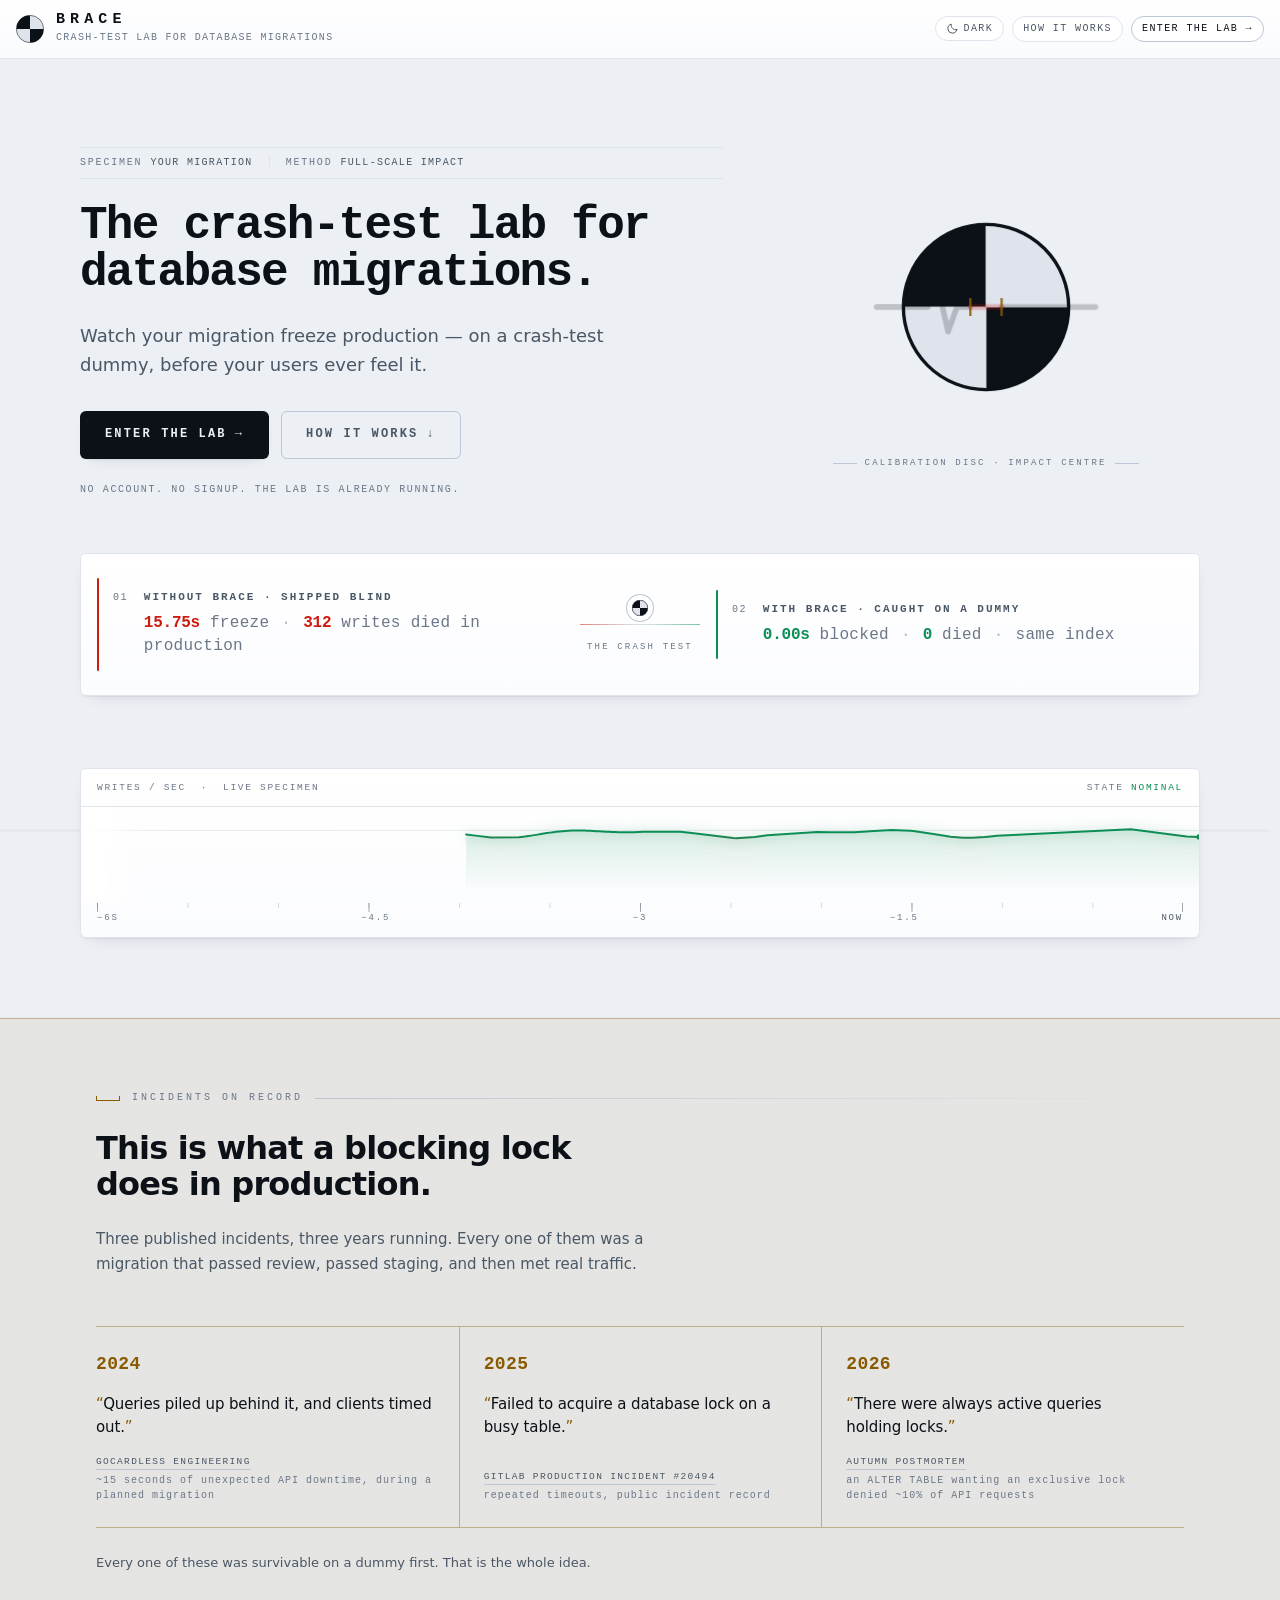
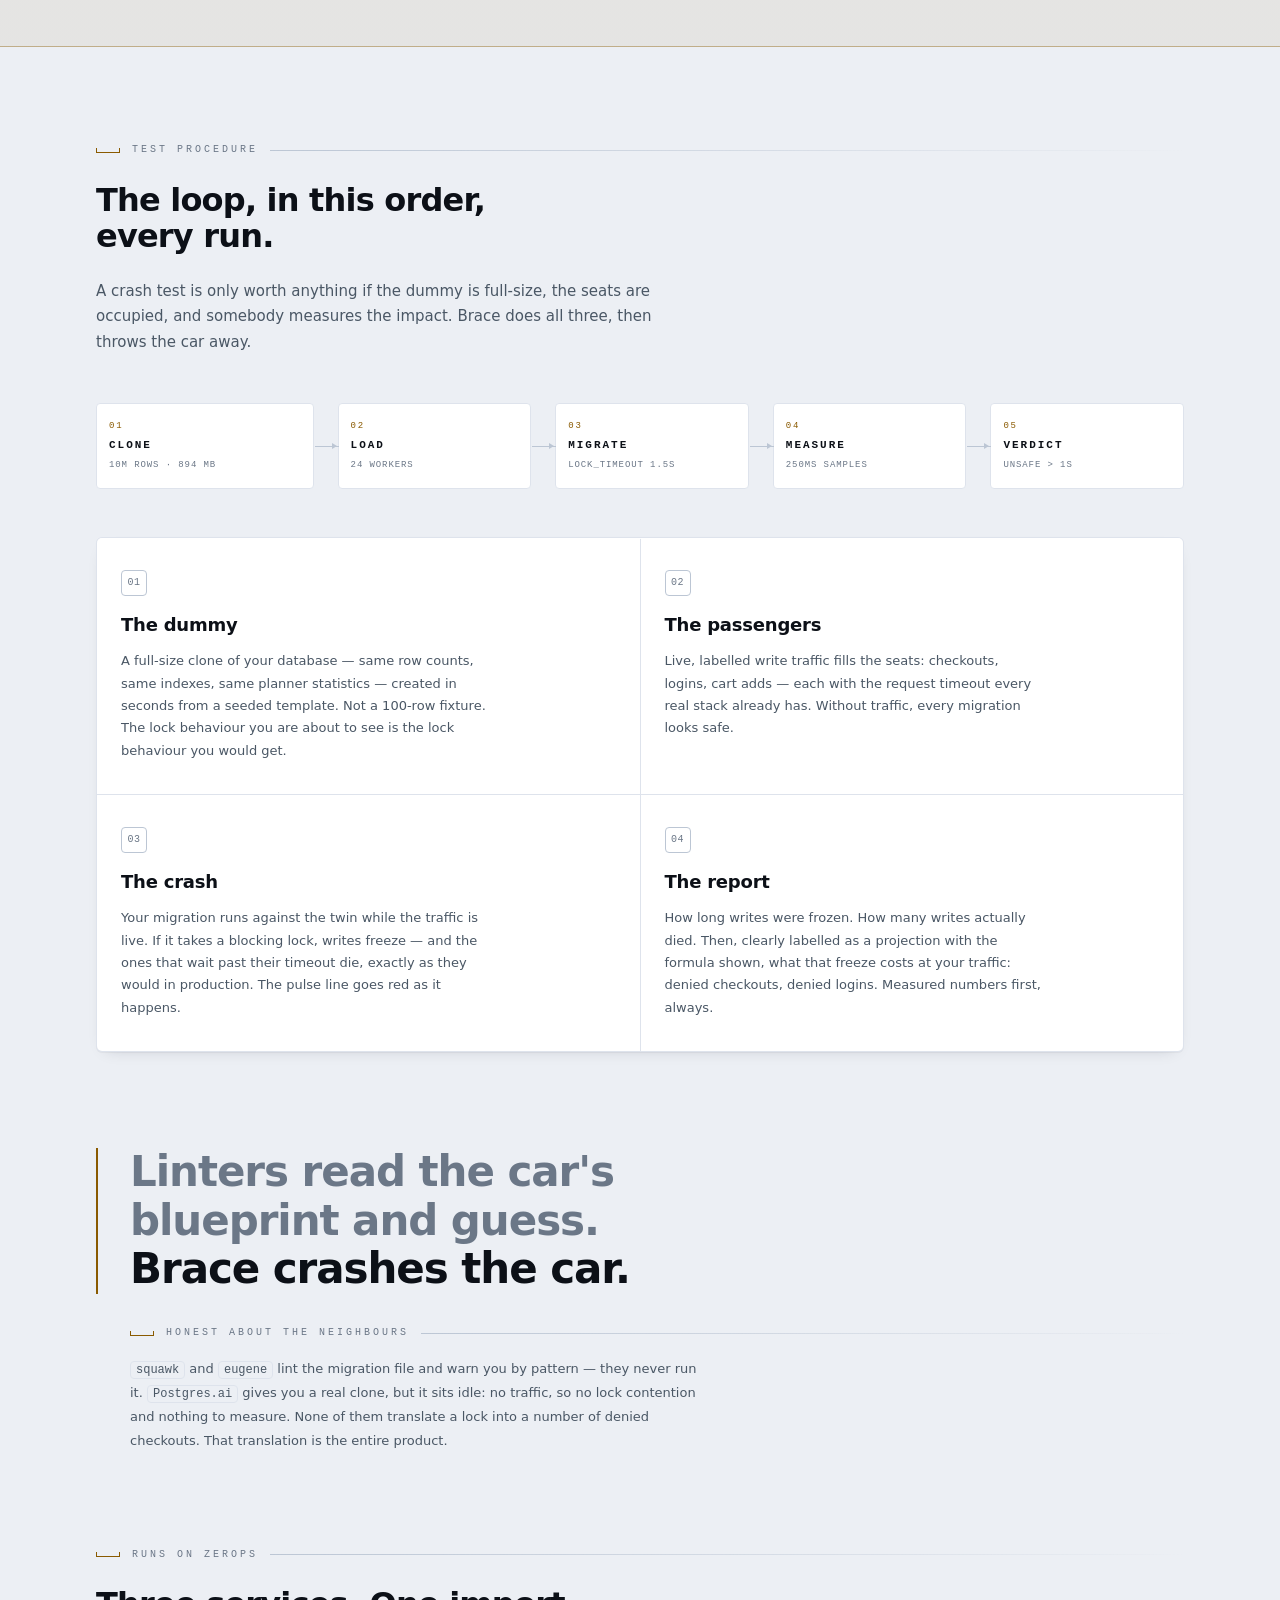
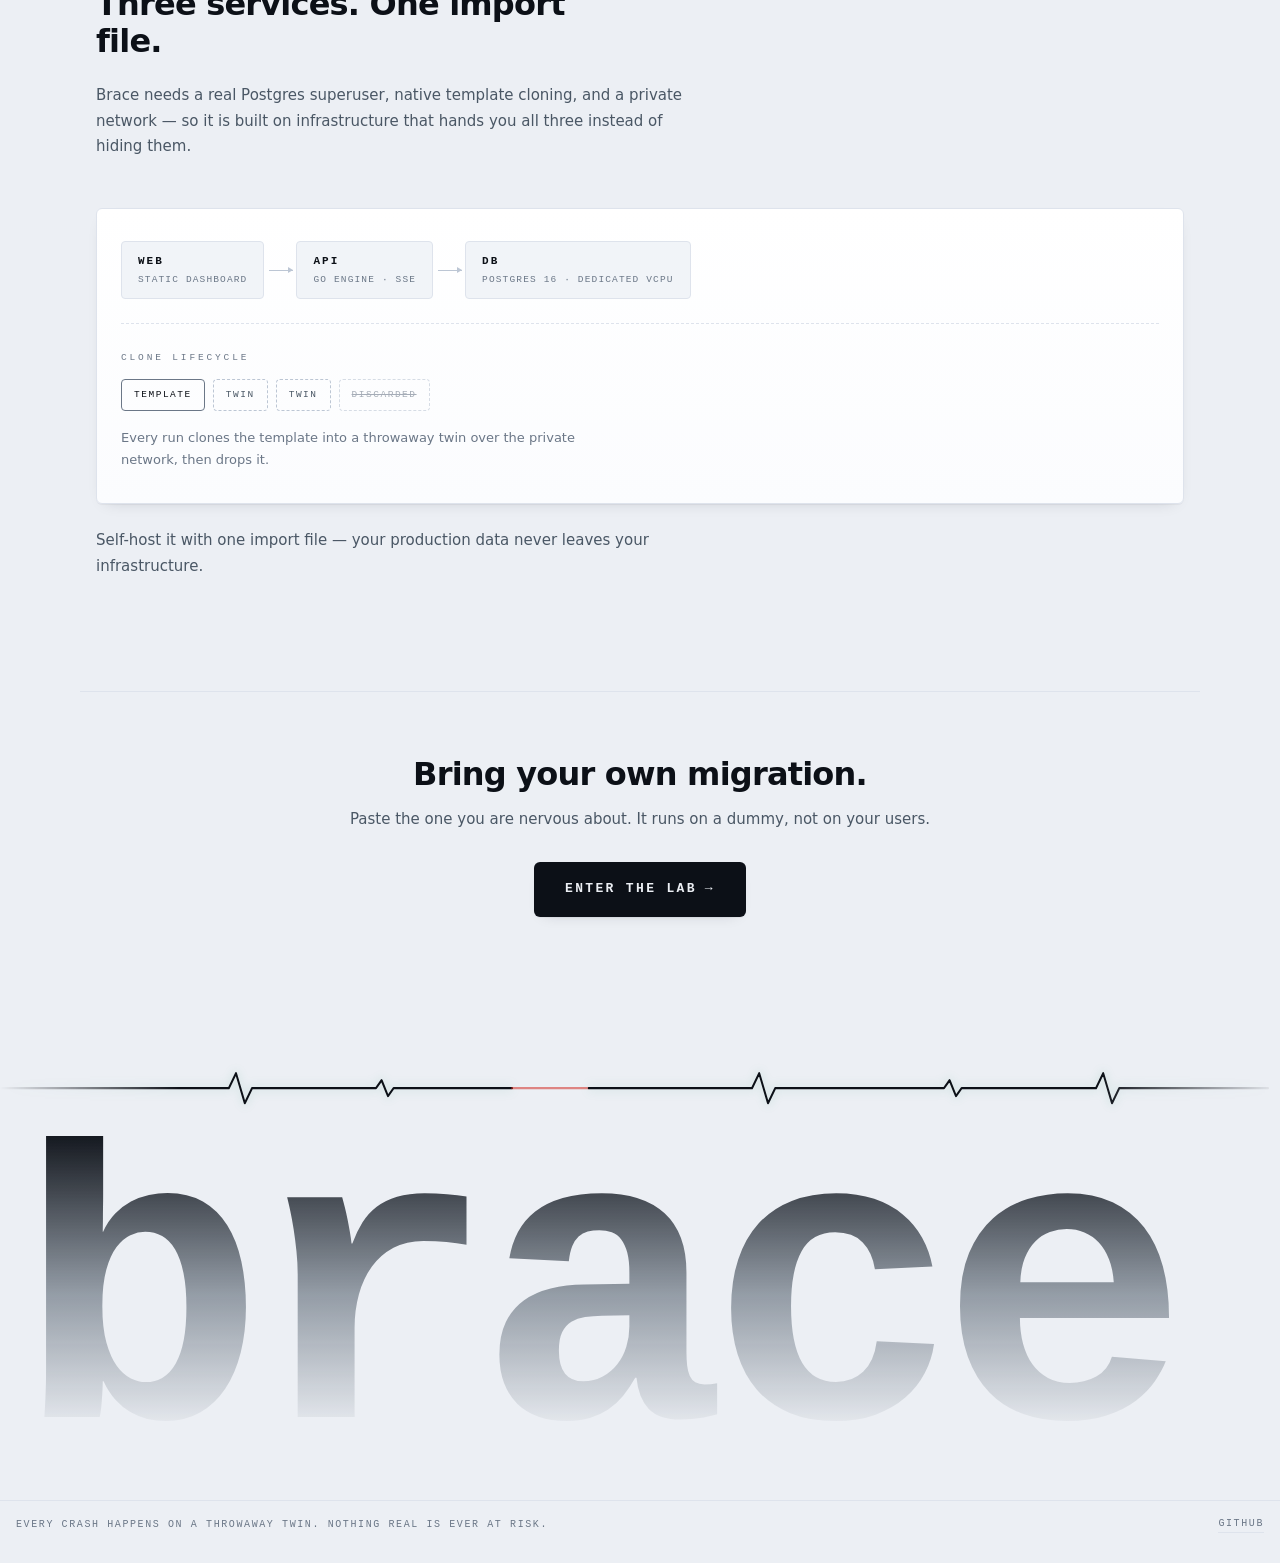
==== web/index.html @ ea715321 "web: reference-pattern upgrades — gate timeline, section rail, awaiting states, command chip, diverg" ====
<!DOCTYPE html>
<html lang="en">
<head>
<meta charset="utf-8">
<meta name="viewport" content="width=device-width, initial-scale=1, viewport-fit=cover">
<title>Brace — the crash-test lab for database migrations</title>
<meta name="description" content="Brace clones your database at production scale, fills it with live write traffic, then slams your migration into it — so you watch the freeze happen to a dummy instead of to your users.">
<meta name="color-scheme" content="dark light">
<meta property="og:type" content="website">
<meta property="og:site_name" content="Brace">
<meta property="og:title" content="Brace — the crash-test lab for database migrations">
<meta property="og:description" content="Clone the database, put live traffic in the seats, slam the migration into it. Measure the freeze and the casualties. Then prove the safe form hurts nobody.">
<meta name="twitter:card" content="summary">
<meta name="twitter:title" content="Brace — the crash-test lab for database migrations">
<meta name="twitter:description" content="Watch your migration freeze production — on a crash-test dummy, before your users ever feel it.">
<link rel="icon" href="brace-mark.svg" type="image/svg+xml">
<link rel="alternate icon" href="data:image/svg+xml,%3Csvg xmlns='http://www.w3.org/2000/svg' viewBox='0 0 240 240'%3E%3Crect width='240' height='240' rx='48' fill='%230d131b'/%3E%3Cpath d='M46 46h74v74H46z' fill='%23e8eef6'/%3E%3Cpath d='M120 120h74v74h-74z' fill='%23e8eef6'/%3E%3Ccircle cx='120' cy='120' r='74' fill='none' stroke='%23e8eef6' stroke-width='6'/%3E%3C/svg%3E">
<script>(function(){var t;try{t=localStorage.getItem('brace:theme');}catch(e){}
if(t!=='light'&&t!=='dark'){t=window.matchMedia&&window.matchMedia('(prefers-color-scheme: light)').matches?'light':'dark';}
document.documentElement.setAttribute('data-theme',t);})();</script>
<link rel="stylesheet" href="style.css">
<link rel="stylesheet" href="landing.css">
</head>
<body class="landing">

<!-- The heartbeat that follows you down the page. It sits at the bottom
     edge, grows a little as you scroll, and hands its opacity over to the
     sign-off pulse as the finale comes into view — the two merge. -->
<div class="ambient" id="ambient" aria-hidden="true">
  <svg viewBox="0 0 1600 120" preserveAspectRatio="none" focusable="false">
    <path class="sig-line" fill="none" stroke-width="2.5" stroke-linecap="round" stroke-linejoin="round"
          d="M 0 62 H 286 l 9 -17 l 11 34 l 9 -17 H 470 l 7 -9 l 8 18 l 7 -9 H 640"/>
    <path class="sig-gap" fill="none" stroke-width="2.5" stroke-linecap="round" d="M 640 62 H 736"/>
    <path class="sig-line" fill="none" stroke-width="2.5" stroke-linecap="round" stroke-linejoin="round"
          d="M 736 62 H 940 l 9 -17 l 11 34 l 9 -17 H 1180 l 7 -9 l 8 18 l 7 -9 H 1370 l 9 -17 l 11 34 l 9 -17 H 1600"/>
  </svg>
</div>

<a class="skip" href="#how">Skip to how it works</a>

<!-- ══ SECTION RAIL ═══════════════════════════════════════════
     A fixed report index: which of the six sections you are
     reading, in the facility's own mono. Driven by an
     IntersectionObserver in landing.js. Decorative — the headings
     themselves are the real structure — so it is aria-hidden. -->
<div class="secrail" id="secrail" aria-hidden="true" hidden>
  <b class="secrail__no">[01/06]</b>
  <span class="secrail__name">› the specimen</span>
</div>

<!-- ══ RAIL ═══════════════════════════════════════════════════ -->
<header class="rail">
  <div class="rail__brand">
    <svg class="mark mark--live" viewBox="44 44 152 152" aria-hidden="true">
      <defs><clipPath id="mkr"><circle cx="120" cy="120" r="74"/></clipPath></defs>
      <g clip-path="url(#mkr)">
        <rect x="46" y="46" width="74" height="74" class="mark__on"/>
        <rect x="120" y="46" width="74" height="74" class="mark__off"/>
        <rect x="46" y="120" width="74" height="74" class="mark__off"/>
        <rect x="120" y="120" width="74" height="74" class="mark__on"/>
        <path class="m-pulse" d="M 46 120 H 104 l 6 -16 l 8 32 l 6 -16 H 194"
              fill="none" stroke-width="6" stroke-linecap="round" stroke-linejoin="round"/>
      </g>
      <circle cx="120" cy="120" r="74" fill="none" class="mark__ring" stroke-width="3"/>
    </svg>
    <div class="rail__names"><b>BRACE</b><span>crash-test lab for database migrations</span></div>
  </div>
  <div class="rail__meta">
    <button type="button" class="chip chip--theme" id="themeToggle" aria-pressed="false" aria-label="Switch to light theme">
      <svg class="ico" viewBox="0 0 24 24" aria-hidden="true" fill="none" stroke="currentColor" stroke-width="1.8" stroke-linecap="round">
        <circle class="ico__sun" cx="12" cy="12" r="4.2"/>
        <g class="ico__rays"><path d="M12 2.6v2.2M12 19.2v2.2M2.6 12h2.2M19.2 12h2.2M5.4 5.4l1.6 1.6M17 17l1.6 1.6M18.6 5.4L17 7M7 17l-1.6 1.6"/></g>
        <path class="ico__moon" d="M20 14.2A8.4 8.4 0 0 1 9.8 4 8.4 8.4 0 1 0 20 14.2Z"/>
      </svg>
      <span class="chip__t">light</span>
    </button>

    <a class="chip chip--back" href="#how">how it works</a>
    <a class="chip chip--go" href="lab.html">enter the lab →</a>
  </div>
</header>

<main>

<!-- ══ HERO ═══════════════════════════════════════════════════ -->
<section class="hero" data-sec="the specimen">
  <div class="hero__inner reveal">
    <div class="hero__say">
      <p class="plate"><i>Specimen</i> your migration <i>Method</i> full-scale impact</p>
      <h1 class="hero__pitch">The crash-test lab for database migrations.</h1>
      <p class="hero__sub">Watch your migration freeze production — on a crash-test dummy, before your users ever feel it.</p>

      <div class="hero__cta">
        <a class="btn btn--primary" href="lab.html">Enter the lab <span aria-hidden="true">→</span></a>
        <a class="btn btn--ghost" href="#how">How it works <span aria-hidden="true">↓</span></a>
      </div>
      <p class="hero__nofriction">No account. No signup. The lab is already running.</p>
    </div>

    <div class="hero__disc" aria-hidden="true">
      <!-- The calibration assembly plays once, then the pulse loops, and the
           bloom is fired from landing.js at the exact frame the teaser below
           flatlines — the mark and the live trace crash together. -->
      <svg class="hero__mark mark--hero" id="heroMark" viewBox="0 0 240 240">
        <defs><clipPath id="hm"><circle cx="120" cy="120" r="74"/></clipPath></defs>
        <g class="m-q m-q--on" clip-path="url(#hm)">
          <rect x="46" y="46" width="74" height="74" class="mark__on"/>
          <rect x="120" y="120" width="74" height="74" class="mark__on"/>
        </g>
        <g class="m-q m-q--off" clip-path="url(#hm)">
          <rect x="120" y="46" width="74" height="74" class="mark__off"/>
          <rect x="46" y="120" width="74" height="74" class="mark__off"/>
        </g>
        <circle cx="120" cy="120" r="74" fill="none" class="mark__ring" stroke-width="3"/>
        <circle cx="120" cy="120" r="74" fill="none" class="m-lock" stroke-width="5"/>

        <circle cx="120" cy="120" r="10" class="m-bloom"/>

        <g fill="none" stroke-width="5" stroke-linecap="round" stroke-linejoin="round">
          <path class="m-ghost" d="M 22 120 H 68 l 8 -22 l 10 44 l 8 -22 H 106"/>
          <path class="m-ghost" d="M 134 120 H 218"/>
          <path class="m-ghost-gap" d="M 106 120 H 134"/>
          <path class="m-pulse" d="M 22 120 H 68 l 8 -22 l 10 44 l 8 -22 H 106 L 134 120 H 218"/>
          <path class="m-gap" d="M 106 120 H 134"/>
        </g>

        <g class="mark__tick" stroke-width="2">
          <line x1="106" y1="112" x2="106" y2="128"/>
          <line x1="134" y1="112" x2="134" y2="128"/>
        </g>
      </svg>
      <span class="hero__disc-note">calibration disc · impact centre</span>
    </div>
  </div>

  <!-- ══ THE GATE ═════════════════════════════════════════════
       Cause and effect as one small embedded diagram: the same
       index, shipped two ways. Both rows are real measurements
       from this rig on a 10M-row table. The joint between them
       is the product. -->
  <div class="gate reveal" aria-label="The same migration, shipped two ways">
    <div class="gate__row gate__row--blind">
      <span class="gate__no">01</span>
      <div class="gate__body">
        <b class="gate__title">without brace · shipped blind</b>
        <span class="gate__fact"><i>15.75s</i> freeze <em>·</em> <i>312</i> writes died in production</span>
      </div>
    </div>

    <div class="gate__joint" aria-hidden="true">
      <span class="gate__node">
        <svg viewBox="44 44 152 152" focusable="false">
          <defs><clipPath id="gk"><circle cx="120" cy="120" r="74"/></clipPath></defs>
          <g clip-path="url(#gk)">
            <rect x="46" y="46" width="74" height="74" class="mark__on"/>
            <rect x="120" y="46" width="74" height="74" class="mark__off"/>
            <rect x="46" y="120" width="74" height="74" class="mark__off"/>
            <rect x="120" y="120" width="74" height="74" class="mark__on"/>
          </g>
          <circle cx="120" cy="120" r="74" fill="none" class="mark__ring" stroke-width="6"/>
        </svg>
      </span>
      <span class="gate__joint-label">the crash test</span>
    </div>

    <div class="gate__row gate__row--caught">
      <span class="gate__no">02</span>
      <div class="gate__body">
        <b class="gate__title">with brace · caught on a dummy</b>
        <span class="gate__fact"><i>0.00s</i> blocked <em>·</em> <i>0</i> died <em>·</em> same index</span>
      </div>
    </div>
  </div>

  <!-- signature gesture: the pulse, and what happens to it -->
  <figure class="teaser reveal" aria-label="Live write traffic, freezing under a blocking migration">
    <figcaption class="teaser__cap">
      <span class="teaser__label">writes / sec &nbsp;·&nbsp; live specimen</span>
      <span class="teaser__state" id="teaserState">nominal</span>
    </figcaption>
    <canvas id="teaser" height="96"></canvas>
    <div class="rail-scale" aria-hidden="true">
      <b>−6s</b><b>−4.5</b><b>−3</b><b>−1.5</b><b class="rail-scale__now">now</b>
    </div>
  </figure>
</section>

<!-- ══ RECEIPTS ═══════════════════════════════════════════════
     Evidence, not testimonials. Three published incidents, cited
     so anyone can go and check them. -->
<div class="band">
<section class="sec sec--receipts" data-sec="the evidence">
  <header class="sec__head reveal">
    <span class="eyebrow">incidents on record</span>
    <h2>This is what a blocking lock does in production.</h2>
    <p class="sec__lede">Three published incidents, three years running. Every one of them was a migration that passed review, passed staging, and then met real traffic.</p>
  </header>

  <ol class="receipts">
    <li class="receipt reveal">
      <span class="receipt__year">2024</span>
      <blockquote>Queries piled up behind it, and clients timed out.</blockquote>
      <p class="receipt__src">
        <a href="https://gocardless.com/blog/zero-downtime-postgres-migrations-the-hard-parts/" target="_blank" rel="noopener noreferrer">GoCardless Engineering</a>
        <span>~15 seconds of unexpected API downtime, during a planned migration</span>
      </p>
    </li>
    <li class="receipt reveal">
      <span class="receipt__year">2025</span>
      <blockquote>Failed to acquire a database lock on a busy table.</blockquote>
      <p class="receipt__src">
        <a href="https://gitlab.com/gitlab-com/gl-infra/production/-/issues/20494" target="_blank" rel="noopener noreferrer">GitLab production incident #20494</a>
        <span>repeated timeouts, public incident record</span>
      </p>
    </li>
    <li class="receipt reveal">
      <span class="receipt__year">2026</span>
      <blockquote>There were always active queries holding locks.</blockquote>
      <p class="receipt__src">
        <a href="https://github.com/useautumn/autumn/blob/8e65867dcff363b6c3b432ef6636a871ef46297c/apps/website/content/blog/post-mortem-database-outage-caused-by-collation-migration-locking-conflict.mdx" target="_blank" rel="noopener noreferrer">Autumn postmortem</a>
        <span>an ALTER TABLE wanting an exclusive lock denied ~10% of API requests</span>
      </p>
    </li>
  </ol>

  <p class="receipts__note">Every one of these was survivable on a dummy first. That is the whole idea.</p>
</section>
</div>

<!-- ══ HOW IT WORKS ═══════════════════════════════════════════ -->
<section class="sec" id="how" data-sec="test procedure">
  <header class="sec__head reveal">
    <span class="eyebrow">test procedure</span>
    <h2>The loop, in this order, every run.</h2>
    <p class="sec__lede">A crash test is only worth anything if the dummy is full-size, the seats are occupied, and somebody measures the impact. Brace does all three, then throws the car away.</p>
  </header>

  <!-- the control loop, with the real settings it runs at -->
  <ol class="loop reveal" aria-label="Control loop">
    <li class="loop__step"><span class="loop__no">01</span><b>clone</b><span class="loop__val">10M rows · 894 MB</span></li>
    <li class="loop__step"><span class="loop__no">02</span><b>load</b><span class="loop__val">24 workers</span></li>
    <li class="loop__step"><span class="loop__no">03</span><b>migrate</b><span class="loop__val">lock_timeout 1.5s</span></li>
    <li class="loop__step"><span class="loop__no">04</span><b>measure</b><span class="loop__val">250ms samples</span></li>
    <li class="loop__step"><span class="loop__no">05</span><b>verdict</b><span class="loop__val">unsafe &gt; 1s</span></li>
  </ol>

  <ol class="steps">
    <li class="step reveal">
      <span class="step__no">01</span>
      <h3>The dummy</h3>
      <p>A full-size clone of your database — same row counts, same indexes, same planner statistics — created in seconds from a seeded template. Not a 100-row fixture. The lock behaviour you are about to see is the lock behaviour you would get.</p>
    </li>
    <li class="step reveal">
      <span class="step__no">02</span>
      <h3>The passengers</h3>
      <p>Live, labelled write traffic fills the seats: checkouts, logins, cart adds — each with the request timeout every real stack already has. Without traffic, every migration looks safe.</p>
    </li>
    <li class="step reveal">
      <span class="step__no">03</span>
      <h3>The crash</h3>
      <p>Your migration runs against the twin while the traffic is live. If it takes a blocking lock, writes freeze — and the ones that wait past their timeout die, exactly as they would in production. The pulse line goes red as it happens.</p>
    </li>
    <li class="step reveal">
      <span class="step__no">04</span>
      <h3>The report</h3>
      <p>How long writes were frozen. How many writes actually died. Then, clearly labelled as a projection with the formula shown, what that freeze costs at your traffic: denied checkouts, denied logins. Measured numbers first, always.</p>
    </li>
  </ol>
</section>

<!-- ══ THE CLAIM ══════════════════════════════════════════════ -->
<section class="claim reveal" data-sec="the claim">
  <p class="claim__line">Linters read the car's blueprint and guess.<br><b>Brace crashes the car.</b></p>
  <div class="claim__foot">
    <span class="eyebrow">honest about the neighbours</span>
  </div>
  <p class="claim__prior">
    <code>squawk</code> and <code>eugene</code> lint the migration file and warn you by pattern — they never run it.
    <code>Postgres.ai</code> gives you a real clone, but it sits idle: no traffic, so no lock contention and nothing to measure.
    None of them translate a lock into a number of denied checkouts. That translation is the entire product.
  </p>
</section>

<!-- ══ ZEROPS ═════════════════════════════════════════════════ -->
<section class="sec sec--zerops" data-sec="the facility">
  <header class="sec__head reveal">
    <span class="eyebrow">runs on zerops</span>
    <h2>Three services. One import file.</h2>
    <p class="sec__lede">Brace needs a real Postgres superuser, native template cloning, and a private network — so it is built on infrastructure that hands you all three instead of hiding them.</p>
  </header>

  <div class="topo topo--big reveal">
    <ol class="topo__flow">
      <li class="node"><b>web</b><span>static dashboard</span></li>
      <li class="node"><b>api</b><span>go engine · sse</span></li>
      <li class="node"><b>db</b><span>postgres 16 · dedicated vcpu</span></li>
    </ol>
    <div class="twins">
      <span class="twins__label">clone lifecycle</span>
      <div class="twins__row">
        <span class="dummy dummy--tpl">template</span>
        <span class="dummy">twin</span>
        <span class="dummy">twin</span>
        <span class="dummy dummy--gone">discarded</span>
      </div>
      <p class="twins__note">Every run clones the template into a throwaway twin over the private network, then drops it.</p>
    </div>
  </div>

  <p class="selfhost reveal">Self-host it with one import file — your production data never leaves your infrastructure.</p>
</section>

<!-- ══ CLOSE ══════════════════════════════════════════════════ -->
<section class="close reveal" data-sec="sign-off">
  <h2>Bring your own migration.</h2>
  <p>Paste the one you are nervous about. It runs on a dummy, not on your users.</p>
  <a class="btn btn--primary btn--lg" href="lab.html">Enter the lab <span aria-hidden="true">→</span></a>
</section>

<!-- ══ SIGN-OFF ═══════════════════════════════════════════════
     The emotional close: the lab at rest. The brand's own trace runs
     full-bleed across the page — heartbeat spikes, the small red gap
     at impact centre — and the name sits under it at full size,
     cropped by the bottom of the frame. Name, then silence. -->
<section class="signoff" aria-hidden="true">
  <div class="signoff__pulse reveal">
    <svg viewBox="0 0 1600 80" preserveAspectRatio="none" focusable="false">
      <defs>
        <linearGradient id="sigGrad" x1="0" x2="1" y1="0" y2="0">
          <stop offset="0"   class="sig-stop-ink"/>
          <stop offset=".46" class="sig-stop-green"/>
          <stop offset="1"   class="sig-stop-ink"/>
        </linearGradient>
      </defs>
      <path class="sig-line" fill="none" stroke="url(#sigGrad)" stroke-width="2.5"
            stroke-linecap="round" stroke-linejoin="round"
            d="M 0 40 H 286 l 9 -17 l 11 34 l 9 -17 H 470 l 7 -9 l 8 18 l 7 -9 H 640"/>
      <path class="sig-gap" fill="none" stroke-width="2.5" stroke-linecap="round" d="M 640 40 H 736"/>
      <path class="sig-line sig-line--b" fill="none" stroke="url(#sigGrad)" stroke-width="2.5"
            stroke-linecap="round" stroke-linejoin="round"
            d="M 736 40 H 940 l 9 -17 l 11 34 l 9 -17 H 1180 l 7 -9 l 8 18 l 7 -9 H 1370 l 9 -17 l 11 34 l 9 -17 H 1600"/>
    </svg>
  </div>
  <p class="signoff__word reveal">brace</p>
</section>

</main>

<footer class="foot foot--landing">
  <span>Every crash happens on a throwaway twin. Nothing real is ever at risk.</span>
  <a href="#" class="foot__link" data-repo>GitHub</a>
</footer>

<script src="theme.js"></script>
<script src="landing.js"></script>
</body>
</html>
---- web/style.css ----
/* ═══════════════════════════════════════════════════════════════
   BRACE — the test chamber. Shared foundation.

   The vernacular is an automotive crash-test facility, not a
   terminal: instrument bezels, calibration rails, dimension
   callouts, engineering-report typography.

   TYPE RULE — the whole system in one line:
     mono at DISPLAY size appears exactly twice on this site (the
     landing's hero line, and the lab's numeric readouts). Mono
     everywhere else is micro: chrome, labels, units, numbers.
     Sans carries every human sentence, headings included.

   COLOUR RULE:
     the brand is monochrome (ink on paper). AMBER is the facility's
     own colour — calibration marks, annotation, hazard, projections,
     focus. GREEN and RED are semantic and rationed: they belong to
     the trace, the crater, the freeze and the verdict. Nothing else
     is allowed to borrow them.
   ═══════════════════════════════════════════════════════════════ */

:root{
  /* ── SURFACE — dark: the chamber under work lights ────────── */
  --void:      #05080d;   /* deepest well — the SQL editor        */
  --floor:     #090d13;   /* the bay floor                        */
  --panel:     #0d131b;   /* instrument face                      */
  --panel-deep:#0a0f16;   /* its shaded lower half                */
  --panel-2:   #131c26;   /* an inset control                     */
  --edge:      #1c2734;   /* hairline bezel                       */
  --edge-hot:  #2d3c4e;   /* live bezel                           */
  --well:      var(--void);

  /* ── INK ──────────────────────────────────────────────────── */
  --ink:       #e8eef6;
  --ink-2:     #94a5b9;
  --ink-3:     #74839a;   /* AA on --panel; the old value was 3.2:1 */

  /* ── AMBER — the facility's own colour ────────────────────── */
  --amber:      #e8a33f;
  --amber-dim:  rgba(232,163,63,.42);
  --amber-wash: rgba(232,163,63,.09);
  --on-amber:   #1a1204;

  /* ── SEMANTIC — locked. Health ramp only. ─────────────────── */
  --green:     #2fe08a;
  --green-glow:rgba(47,224,138,.32);
  --red:       #ff3b30;
  --red-glow:  rgba(255,59,48,.30);
  --on-green:  #04140c;
  --on-red:    #180203;
  --btn-hover: #ffffff;

  /* ── ATMOSPHERE ───────────────────────────────────────────── */
  --bg-glow:   #0f1721;
  --rail-bg:   linear-gradient(180deg, rgba(13,19,27,.94), rgba(9,13,19,.72));
  --topo-bg:   rgba(6,9,14,.6);
  --mark-off:  #161c26;
  --sel:       #e8a33f;
  --sel-ink:   #160f04;

  /* the sign-off letterforms: bright ink at the crown, mid through the
     body, fully transparent by 88% so the letters DISSOLVE into the
     floor rather than being cut off. Pure monochrome — the green
     whisper lives in the pulse above it, and nowhere else. */
  --signoff-fill: linear-gradient(180deg,
    rgba(232,238,246,.98)  0%,
    rgba(148,165,185,.62) 46%,
    rgba(148,165,185,0)   88%);

  /* ── CALIBRATION RAIL — the signature ─────────────────────── */
  --tick:      rgba(148,165,185,.45);   /* major graduation, every quarter */
  --tick-2:    rgba(148,165,185,.20);   /* minor graduation, every twelfth */

  /* ── STATE SURFACES ───────────────────────────────────────── */
  --crash-edge:  rgba(255,59,48,.55);
  --crash-shadow:0 0 0 1px rgba(255,59,48,.18), 0 0 60px -12px rgba(255,59,48,.4);
  --safe-edge:   rgba(47,224,138,.5);
  --tint-red:    rgba(255,59,48,.08);
  --tint-green:  rgba(47,224,138,.07);
  --run-bg:      linear-gradient(180deg, rgba(47,224,138,.16), rgba(47,224,138,.06));
  --flatline-bg: rgba(10,5,7,.78);

  /* hazard chevrons — amber over floor, used at exactly one place */
  --hazard:       repeating-linear-gradient(135deg, #e8a33f 0 10px, #090d13 10px 20px);
  --hazard-crash: repeating-linear-gradient(135deg, #ff3b30 0 10px, #090d13 10px 20px);

  /* ── ELEVATION ────────────────────────────────────────────── */
  --e1: 0 1px 2px rgba(0,0,0,.45), 0 10px 26px -18px rgba(0,0,0,.95);
  --e2: 0 2px 4px rgba(0,0,0,.5),  0 22px 50px -26px rgba(0,0,0,1);
  /* the bezel: a 1px lit lip along the top edge of every instrument face.
     Elevation is never shadow alone — hairline border + bezel + shadow. */
  --bezel: inset 0 1px 0 rgba(255,255,255,.06);

  /* interactive surface, with its own states — never filter:brightness */
  --panel-2-hover:   #18222e;
  --panel-2-pressed: #0f1720;

  /* ── canvas tokens — read by app.js / landing.js ─────────── */
  --chart-green-rgb: 47,224,138;
  --chart-red-rgb:   255,59,48;
  --chart-area-alpha:.20;
  --chart-grid:      rgba(120,160,200,.07);
  --chart-axis:      rgba(148,165,185,.34);
  --chart-axis-text: rgba(148,165,185,.62);
  --chart-mark:      rgba(232,163,63,.6);
  --chart-mark-text: rgba(232,163,63,.9);
  --chart-band-top:  rgba(255,59,48,.24);
  --chart-band-bot:  rgba(255,59,48,.04);
  --panel-fade-rgb:  13,19,27;

  /* ── TYPE ─────────────────────────────────────────────────── */
  --mono: ui-monospace, "SF Mono", SFMono-Regular, "JetBrains Mono", "Roboto Mono", Menlo, Consolas, monospace;
  --sans: system-ui, -apple-system, "Segoe UI", Roboto, "Helvetica Neue", Arial, sans-serif;

  --t-micro:   10px;   /* tick labels, footnotes                  */
  --t-label:   11px;   /* chrome labels, panel heads              */
  --t-body:    13px;   /* dense prose                             */
  --t-lede:    15px;   /* lede prose                              */
  --t-h3:      18px;
  --t-h2:      clamp(22px, 3.4vw, 32px);
  --t-display: clamp(29px, 4.5vw, 46px);

  /* Tracking is a function of size: the bigger the type, the tighter it
     is set. Uppercase mono chrome runs the other way and opens up. */
  --track-eyebrow: .3em;    /* 10px uppercase mono   */
  --track-label:   .18em;   /* 11-12px uppercase     */
  --track-body:    0;       /* 13-15px sans prose    */
  --track-h3:      -.012em; /* 18px                  */
  --track-tight:   -.025em; /* 22-32px headings      */
  --track-display: -.038em; /* 46px+ display         */

  /* ── SPACE — strict 4px rhythm ────────────────────────────── */
  --s1:4px;  --s2:8px;  --s3:12px; --s4:16px; --s5:24px;
  --s6:32px; --s7:48px; --s8:64px; --s9:96px; --s10:128px;
  --gut: var(--s4);

  /* ── SHAPE ────────────────────────────────────────────────── */
  --r-xs:2px; --r-sm:4px; --r:6px; --r-lg:8px; --r-pill:100px;

  /* ── MOTION — two curves, doing two different jobs ───────────
     --ease        every simultaneous state change (hover, colour,
                   border, shadow) so a hover never desynchronises.
     --ease-strong entrances only: things arriving from offscreen or
                   from nothing. Decelerates hard, settles flat. */
  --ease:        cubic-bezier(.25,1,.5,1);
  --ease-strong: cubic-bezier(.32,.72,0,1);
  --t-fast: 150ms;
  --t-mid:  220ms;
  --t-slow: 330ms;
  --t-beat: 560ms;   /* one beat of the crash arc */
}

/* ── LIGHT — clean lab paper, not an inverted chamber ──────────
   The bench is cool paper grey, the instruments are white paper
   lifted off it with a real shadow, and the SQL well is the
   brightest surface on the page because it is the thing you write on. */
:root[data-theme="light"]{
  --void:      #ffffff;
  --floor:     #eceff4;
  --panel:     #ffffff;
  --panel-deep:#fbfcfe;
  --panel-2:   #f1f4f8;
  --edge:      #dee3ec;
  --edge-hot:  #bcc6d4;
  --well:      #ffffff;

  --ink:       #0c1017;
  --ink-2:     #4a5765;
  --ink-3:     #6b7787;

  --amber:      #8a5a00;
  --amber-dim:  rgba(138,90,0,.4);
  --amber-wash: rgba(138,90,0,.07);
  --on-amber:   #ffffff;

  --green:     #0b8f55;
  --green-glow:rgba(11,143,85,.22);
  --red:       #cf1a10;
  --red-glow:  rgba(207,26,16,.22);
  --on-green:  #ffffff;
  --on-red:    #ffffff;
  --btn-hover: #000000;

  --bg-glow:   #e3e8f0;
  --rail-bg:   linear-gradient(180deg, rgba(255,255,255,.96), rgba(252,253,255,.8));
  --topo-bg:   rgba(241,244,248,.78);
  --mark-off:  #dee3ec;
  --sel:       #ffdc9a;
  --sel-ink:   #17130a;

  --signoff-fill: linear-gradient(180deg,
    rgba(12,16,23,.96)   0%,
    rgba(74,87,101,.55) 46%,
    rgba(74,87,101,0)   88%);

  --tick:      rgba(74,87,101,.50);
  --tick-2:    rgba(74,87,101,.22);

  --crash-edge:  rgba(207,26,16,.6);
  --crash-shadow:0 0 0 1px rgba(207,26,16,.14), 0 18px 54px -20px rgba(207,26,16,.5);
  --safe-edge:   rgba(11,143,85,.55);
  --tint-red:    rgba(207,26,16,.07);
  --tint-green:  rgba(11,143,85,.08);
  --run-bg:      linear-gradient(180deg, rgba(11,143,85,.13), rgba(11,143,85,.04));
  --flatline-bg: rgba(255,255,255,.92);

  --hazard:       repeating-linear-gradient(135deg, #8a5a00 0 10px, #eceff4 10px 20px);
  --hazard-crash: repeating-linear-gradient(135deg, #cf1a10 0 10px, #ffffff 10px 20px);

  --e1: 0 1px 1px rgba(16,26,40,.05), 0 6px 16px -10px rgba(16,26,40,.20);
  --e2: 0 1px 2px rgba(16,26,40,.06), 0 20px 42px -22px rgba(16,26,40,.30);
  --bezel: inset 0 1px 0 rgba(255,255,255,.9);

  --panel-2-hover:   #e8edf4;
  --panel-2-pressed: #dfe5ee;

  --chart-green-rgb: 11,143,85;
  --chart-red-rgb:   207,26,16;
  --chart-area-alpha:.18;
  --chart-grid:      rgba(40,70,110,.10);
  --chart-axis:      rgba(74,87,101,.44);
  --chart-axis-text: rgba(74,87,101,.82);
  --chart-mark:      rgba(138,90,0,.55);
  --chart-mark-text: rgba(138,90,0,.95);
  --chart-band-top:  rgba(207,26,16,.20);
  --chart-band-bot:  rgba(207,26,16,.02);
  --panel-fade-rgb:  255,255,255;
}


*,*::before,*::after{ box-sizing:border-box; }

html,body{ margin:0; padding:0; }
html{
  background:var(--floor); color-scheme:dark;
  scrollbar-color:var(--edge-hot) transparent;
  scrollbar-width:thin;
}
:root[data-theme="light"]{ color-scheme:light; }

::selection{ background:var(--sel); color:var(--sel-ink); }

body{
  min-height:100dvh;
  background:
    radial-gradient(1100px 640px at 50% -14%, var(--bg-glow) 0%, transparent 62%),
    var(--floor);
  color:var(--ink);
  font-family:var(--mono);
  font-size:var(--t-body);
  line-height:1.45;
  font-variant-numeric:tabular-nums;
  font-feature-settings:"tnum" 1;
  -webkit-font-smoothing:antialiased;
  display:flex; flex-direction:column;
  overflow-x:hidden;
}

.sr{ position:absolute; width:1px; height:1px; overflow:hidden; clip:rect(0 0 0 0); white-space:nowrap; }
.skip{
  position:absolute; left:-999px; top:var(--s2); z-index:50;
  background:var(--ink); color:var(--floor); padding:var(--s2) var(--s4); border-radius:var(--r-sm);
  font-size:var(--t-label); letter-spacing:var(--track-label); text-transform:uppercase; text-decoration:none;
}
.skip:focus{ left:var(--s3); }

/* ── FOCUS — amber, because green already means something ──── */
:where(a,button,textarea,select,input,[tabindex]):focus-visible{
  outline:2px solid var(--amber); outline-offset:2px; border-radius:var(--r-sm);
}

/* ═══ THE CALIBRATION RAIL ══════════════════════════════════════
   The signature object. A measuring ruler under anything that has
   a real axis: minor ticks at every twelfth, majors at the
   quarters, and mono labels that say what the axis actually is.
   It appears at two scales — the landing teaser and the lab scope
   — and it is the same object both times.
   ─────────────────────────────────────────────────────────────── */
.rail-scale{
  position:relative;
  padding:9px var(--gut) 0;
  display:flex; align-items:flex-start; justify-content:space-between;
  font-size:9px; letter-spacing:.2em; text-transform:uppercase;
  color:var(--ink-3);
  -webkit-user-select:none; user-select:none;
}
.rail-scale::before{
  content:""; position:absolute; left:var(--gut); right:var(--gut); top:0; height:9px;
  background-image:
    linear-gradient(90deg, var(--tick)   0 1px, transparent 1px),
    linear-gradient(90deg, var(--tick-2) 0 1px, transparent 1px);
  background-size:25% 9px, 8.3333% 5px;
  background-repeat:repeat-x;
  background-position:0 0, 0 0;
}
/* the closing tick, which a repeat can't draw */
.rail-scale::after{
  content:""; position:absolute; right:var(--gut); top:0; width:1px; height:9px; background:var(--tick);
}
.rail-scale b{ font-weight:400; }
.rail-scale .rail-scale__now{ color:var(--ink-2); }

/* ── TOP RAIL ─────────────────────────────────────────────── */
.rail{
  display:flex; align-items:center; justify-content:space-between; gap:var(--s3);
  padding:var(--s3) var(--gut);
  border-bottom:1px solid var(--edge);
  background:var(--rail-bg);
  backdrop-filter:blur(8px);
}
.rail__brand{ display:flex; align-items:center; gap:var(--s3); flex:none; min-width:0; }
.rail__names{ display:flex; flex-direction:column; min-width:0; }
.rail__names b{
  white-space:nowrap;
  font-size:15px; letter-spacing:.34em; font-weight:700; line-height:1;
}
.rail__names span{
  font-size:var(--t-micro); color:var(--ink-3); letter-spacing:.13em; text-transform:uppercase;
  white-space:nowrap; overflow:hidden; text-overflow:ellipsis; margin-top:var(--s1);
}

.mark{ width:28px; height:28px; flex:none; }
.mark__on{ fill:var(--ink); }
.mark__off{ fill:var(--mark-off); }
.mark__ring{ stroke:var(--ink); }

/* ═══ THE MARK, ALIVE ═══════════════════════════════════════════
   Ported from the founder's SMIL lockup into CSS so it inherits the
   theme tokens instead of hard-coded hex.

   Every rule below animates FROM an offset state, never TO one, so
   `animation:none` under prefers-reduced-motion leaves the mark
   fully assembled and still. That is the whole reduced-motion
   contract for the brand: it freezes, it never disappears.

   Deployment, and the restraint rule that goes with it: at most two
   marks animate per viewport. The rail carries the pulse loop only.
   The full calibration assembly plays on the landing hero, once.
   ─────────────────────────────────────────────────────────────── */

/* the signal line's resting state — what the mark looks like when
   nothing is moving, and what reduced motion is left holding */
.m-ghost{ stroke:var(--ink); opacity:.2; }
.m-ghost-gap{ stroke:var(--red); opacity:.24; }

/* the travelling pulse: draws left to right, then clears */
.m-pulse{
  stroke:var(--ink); opacity:0;
  stroke-dasharray:280; stroke-dashoffset:0;
}
@keyframes m-draw{
  0%   { stroke-dashoffset:280; opacity:1; }
  40%  { stroke-dashoffset:0;   opacity:1; }
  85%  { stroke-dashoffset:0;   opacity:1; }
  100% { stroke-dashoffset:0;   opacity:0; }
}

/* the rail mark: the loop only, kept quiet — no assembly, no bloom */
.mark--live .m-pulse{ stroke-opacity:.5; animation:m-draw 4.4s linear infinite; }

/* ── the hero lockup: calibration assembly, once, then the loop ──
   Quadrant pairs counter-rotate into register, the ring draws itself
   closed, the lock flashes, the trace fades up, then the pulse runs. */
.mark--hero .m-q{ transform-box:view-box; transform-origin:120px 120px; }
.mark--hero .m-q--on { animation:m-quad-cw  850ms var(--ease-strong)  50ms both; }
.mark--hero .m-q--off{ animation:m-quad-ccw 850ms var(--ease-strong)  50ms both; }
@keyframes m-quad-cw {
  0%{ opacity:0; transform:rotate(-100deg); } 55%{ opacity:1; } 80%{ transform:rotate(8deg); }
}
@keyframes m-quad-ccw{
  0%{ opacity:0; transform:rotate(100deg); }  55%{ opacity:1; } 80%{ transform:rotate(-8deg); }
}

.mark--hero .mark__ring{ stroke-dasharray:465; stroke-dashoffset:0; animation:m-ring 550ms var(--ease-strong) 600ms both; }
@keyframes m-ring{ from{ stroke-dashoffset:465; } }

.mark--hero .m-lock{ stroke:var(--ink); opacity:0; animation:m-lock 350ms linear 1150ms 1; }
@keyframes m-lock{ 0%{opacity:0} 45%{opacity:.7} 100%{opacity:0} }

.mark--hero .m-ghost,
.mark--hero .m-ghost-gap,
.mark--hero .mark__tick{ animation:m-fade 400ms linear 1200ms both; }
@keyframes m-fade{ from{ opacity:0; } }

.mark--hero .m-pulse{ animation:m-draw 4s linear 1500ms infinite; }

/* the bloom — fired from landing.js at the exact frame the teaser's
   traffic flatlines, so the mark and the pulse agree about the crash */
/* a shockwave, not a red ball: a ring leaves the impact centre and
   fades as it crosses the disc, while the silent gap lights up */
.m-gap{ stroke:var(--red); opacity:0; }
.m-bloom{
  fill:none; stroke:var(--red); stroke-width:6; opacity:0;
  transform-box:view-box; transform-origin:120px 120px;
}
.mark--hero.is-bloom .m-gap{ animation:m-gap 1.2s var(--ease) 1; }
.mark--hero.is-bloom .m-bloom{ animation:m-bloom 1.1s var(--ease-strong) 1; }
@keyframes m-gap{ 0%{opacity:0} 12%{opacity:1} 70%{opacity:1} 100%{opacity:0} }
@keyframes m-bloom{
  0%  { opacity:0;  transform:scale(.4); }
  14% { opacity:.9; }
  100%{ opacity:0;  transform:scale(6); }
}

.rail__meta{ display:flex; align-items:center; gap:var(--s2); }
.chip{
  font-size:var(--t-micro); letter-spacing:.14em; text-transform:uppercase;
  color:var(--ink-2); border:1px solid var(--edge);
  padding:5px 10px; border-radius:var(--r-pill); background:var(--panel);
  display:inline-flex; align-items:center; gap:7px; white-space:nowrap;
}
.chip__t{ margin-left:-2px; }
.chip--back{ text-decoration:none; color:var(--ink-2); transition:border-color var(--t-fast) var(--ease), color var(--t-fast) var(--ease); }
.chip--back:hover{ border-color:var(--ink-2); color:var(--ink); }
#mockChip{ color:var(--amber); border-color:var(--amber-dim); background:var(--amber-wash); }
.led{
  width:6px; height:6px; border-radius:50%; background:var(--ink-3); flex:none;
  box-shadow:0 0 0 0 transparent;
}
.chip[data-t="sse"] .led{ background:var(--green); box-shadow:0 0 8px var(--green-glow); animation:led 2.6s var(--ease) infinite; }
@keyframes led{ 0%,100%{ opacity:1; transform:scale(1); } 50%{ opacity:.45; transform:scale(.86); } }
.chip[data-t="poll"] .led{ background:var(--amber); box-shadow:0 0 8px var(--amber-dim); animation:led 1.5s var(--ease) infinite; }
.chip[data-t="down"] .led{ background:var(--red); box-shadow:0 0 8px var(--red-glow); }

/* ── FOOT ─────────────────────────────────────────────────── */
.foot{
  padding:var(--s4) var(--gut) var(--s6); text-align:center;
  font-size:var(--t-micro); letter-spacing:.16em; text-transform:uppercase; color:var(--ink-3);
  border-top:1px solid var(--edge);
}

/* ── RESPONSIVE (shared) ─────────────────────────────────── */
@media (max-width:640px){
  :root{ --gut:var(--s3); }
  .rail__names span{ display:none; }
  .rail__names b{ font-size:13px; letter-spacing:.22em; }
  .rail{ gap:var(--s2); padding:var(--s3) var(--gut); }
  .rail__meta{ gap:6px; }
  .chip{ padding:4px 8px; font-size:9px; letter-spacing:.1em; }
  .mark{ width:24px; height:24px; }
}
@media (max-width:560px){
  .chip__t{ display:none; }
}

/* ── REDUCED MOTION — fades stay, movement goes ───────────── */
@media (prefers-reduced-motion:reduce){
  *,*::before,*::after{
    animation:none !important;
    transition-property:opacity, color, background-color, border-color !important;
    transition-duration:150ms !important;
  }
  .reveal{ opacity:1 !important; transform:none !important; }
}

/* ── PRESS FEEDBACK ───────────────────────────────────────── */
button, .btn, .chip--theme, .chip--go, .chip--back{
  -webkit-tap-highlight-color:transparent;
}
button:active:not(:disabled), .btn:active{ transform:translateY(1px) scale(.995); }
.btn, button{ transition:background var(--t-fast) var(--ease), color var(--t-fast) var(--ease),
  border-color var(--t-fast) var(--ease), box-shadow var(--t-mid) var(--ease), transform 90ms var(--ease); }
:where(a,button,textarea,[tabindex]):focus-visible{ transition:none; }

/* ── THEME TOGGLE ─────────────────────────────────────────── */
.chip--theme{ cursor:pointer; font-family:inherit; color:var(--ink-2); }
.chip--theme:hover{ border-color:var(--ink-2); color:var(--ink); }
.ico{ width:13px; height:13px; flex:none; display:block; }
/* dark theme offers the sun; light theme offers the moon */
.ico__moon{ display:none; }
:root[data-theme="light"] .ico__sun,
:root[data-theme="light"] .ico__rays{ display:none; }
:root[data-theme="light"] .ico__moon{ display:block; }

/* ── PRINT — the report should survive a printer ──────────── */
@media print{
  html,body{ background:#fff; color:#000; }
  body{ display:block; }
  .rail__meta, .skip, .hazard, .rail-scale, .foot{ display:none !important; }
  .panel, .chamber, .teaser, .steps, .topo--big{
    box-shadow:none !important; background:#fff !important; border-color:#bbb !important;
    break-inside:avoid;
  }
  canvas{ break-inside:avoid; }
  .reveal{ opacity:1 !important; transform:none !important; }
}
---- web/landing.css ----
/* ═══════════════════════════════════════════════════════════════
   BRACE — landing.

   Same facility as the lab, one register calmer. Mono is the
   instrument (labels, plates, tick rails, the one hero line);
   sans carries every sentence and every heading, so the hero's
   mono display is the only one on the page and stays memorable.

   Brand is monochrome. Amber annotates. Green and red belong to
   the pulse, where they mean something.
   ═══════════════════════════════════════════════════════════════ */

.landing{ --measure:1120px; --prose:62ch; }
.landing main{ width:100%; }

.landing .rail{ position:sticky; top:0; z-index:20; }
.chip--go{
  text-decoration:none; color:var(--ink); border-color:var(--edge-hot);
  transition:background var(--t-fast) var(--ease), color var(--t-fast) var(--ease), border-color var(--t-fast) var(--ease);
}
.chip--go:hover{ background:var(--ink); color:var(--floor); border-color:var(--ink); }

/* ── reveal ───────────────────────────────────────────────── */
.reveal{
  opacity:0; transform:translateY(var(--rise,14px));
  transition:opacity var(--t-beat) var(--ease), transform var(--t-beat) var(--ease);
  transition-delay:calc(var(--i, 0) * 70ms);
}
.reveal.in{ opacity:1; transform:none; }
@media (prefers-reduced-motion:reduce){ .reveal{ opacity:1; transform:none; } }

/* ═══ HERO ══════════════════════════════════════════════════════
   Left: the claim. Right: the calibration disc at a size where you
   can actually read what it is — a target with the signal running
   through it, silent at impact centre. That is the whole product
   in one glyph, so it gets the room. */
.hero{ padding:clamp(40px,7vw,88px) var(--gut) 0; }
.hero__inner{
  max-width:var(--measure); margin:0 auto;
  display:grid; gap:var(--s7);
  grid-template-columns:minmax(0,1.2fr) minmax(0,.8fr);
  align-items:center;
}

/* the spec plate — an engineering report header, not a badge */
.plate{
  display:flex; flex-wrap:wrap; align-items:center; gap:0;
  margin:0 0 var(--s5); padding:0;
  font-size:var(--t-micro); letter-spacing:.13em; text-transform:uppercase;
  color:var(--ink-2);
  border-top:1px solid var(--edge); border-bottom:1px solid var(--edge);
  padding:var(--s2) 0;
}
.plate i{
  font-style:normal; color:var(--ink-3); letter-spacing:var(--track-label);
  margin-right:var(--s2);
}
.plate i + i,
.plate i:not(:first-child){ margin-left:var(--s4); padding-left:var(--s4); border-left:1px solid var(--edge); }

.hero__pitch{
  margin:0; max-width:23ch;
  font-family:var(--mono);
  font-size:var(--t-display); line-height:1.03; font-weight:700;
  letter-spacing:var(--track-display); color:var(--ink);
}
.hero__sub{
  margin:var(--s5) 0 0; max-width:52ch;
  font-family:var(--sans); font-size:clamp(15px,1.8vw,18px); line-height:1.6; color:var(--ink-2);
}

.hero__cta{ display:flex; gap:var(--s3); flex-wrap:wrap; margin-top:var(--s6); }
.btn{
  display:inline-flex; align-items:center; gap:var(--s2); text-decoration:none;
  font-family:var(--mono); font-size:12px; letter-spacing:var(--track-label); text-transform:uppercase; font-weight:600;
  padding:14px 24px; border-radius:var(--r); border:1px solid transparent;
  transition:background var(--t-mid) var(--ease), color var(--t-mid) var(--ease),
    border-color var(--t-mid) var(--ease), transform var(--t-mid) var(--ease),
    box-shadow var(--t-mid) var(--ease);
}
.btn span{ transition:transform var(--t-mid) var(--ease); }
.btn--primary{ background:var(--ink); color:var(--floor); box-shadow:var(--e1); }
.btn--primary:hover{ background:var(--btn-hover); transform:translateY(-2px); box-shadow:var(--e2); }
.btn--primary:hover span{ transform:translateX(4px); }
.btn--ghost{ border-color:var(--edge-hot); color:var(--ink-2); }
.btn--ghost:hover{ border-color:var(--ink-2); color:var(--ink); transform:translateY(-2px); }
.btn--ghost:hover span{ transform:translateY(3px); }
.btn--lg{ padding:17px 30px; font-size:13px; }

.hero__nofriction{
  margin:var(--s5) 0 0; font-size:var(--t-micro); letter-spacing:.16em; text-transform:uppercase; color:var(--ink-3);
}

/* the disc, annotated like a lab photograph */
.hero__disc{ display:flex; flex-direction:column; align-items:center; gap:var(--s4); }
.hero__mark{ width:min(100%,268px); height:auto; overflow:visible; }
.mark__tick{ stroke:var(--amber); opacity:.9; }
.hero__disc-note{
  font-size:9px; letter-spacing:.24em; text-transform:uppercase; color:var(--ink-3);
  display:flex; align-items:center; gap:var(--s2);
}
.hero__disc-note::before,
.hero__disc-note::after{ content:""; width:var(--s5); height:1px; background:var(--edge-hot); }

/* ═══ THE GATE ══════════════════════════════════════════════════
   Cause and effect as a two-row timeline. Row 01 is what shipping
   blind costs; row 02 is the same statement after the rehearsal.
   The 1px joint between them, with the calibration mark sitting on
   it, IS the product — so the diagram makes you look at it.
   Red and green here are verdicts, which is what they are for. */
.gate{
  max-width:var(--measure); margin:clamp(32px,5vw,56px) auto 0;
  border:1px solid var(--edge); border-radius:var(--r);
  background:linear-gradient(180deg,var(--panel),var(--panel-deep));
  box-shadow:var(--e1), var(--bezel);
  padding:var(--s5) var(--gut);
  display:grid; gap:0;
}
.gate__row{
  position:relative;
  display:flex; align-items:baseline; gap:var(--s4);
  padding:var(--s3) 0 var(--s3) var(--s4);
  min-width:0;
}
/* the verdict stripe: 2px, the full height of its own row */
.gate__row::before{
  content:""; position:absolute; left:0; top:0; bottom:0; width:2px; border-radius:1px;
}
.gate__row--blind::before { background:var(--red); }
.gate__row--caught::before{ background:var(--green); }

.gate__no{
  flex:none;
  font-size:var(--t-micro); letter-spacing:.14em; color:var(--ink-3);
  font-variant-numeric:tabular-nums;
}
.gate__body{ display:flex; flex-direction:column; gap:6px; min-width:0; }
.gate__title{
  font-size:var(--t-label); font-weight:600;
  letter-spacing:var(--track-label); text-transform:uppercase; color:var(--ink-2);
}
.gate__fact{
  font-size:clamp(13px,1.7vw,16px); letter-spacing:.02em; color:var(--ink-3);
  font-variant-numeric:tabular-nums;
}
.gate__fact i{ font-style:normal; font-weight:700; letter-spacing:-.015em; }
.gate__fact em{ font-style:normal; color:var(--ink-3); opacity:.5; margin:0 2px; }
.gate__row--blind  .gate__fact i{ color:var(--red); }
.gate__row--caught .gate__fact i{ color:var(--green); }

/* the joint — a hairline dropping from row 01 to row 02, interrupted
   at its midpoint by the calibration disc */
.gate__joint{
  position:relative; display:flex; align-items:center; gap:var(--s3);
  padding-left:1px; margin-left:0; min-height:52px;
}
.gate__joint::before{
  content:""; position:absolute; left:0; top:0; bottom:0; width:1px;
  background:linear-gradient(180deg, var(--red), var(--edge-hot) 45%, var(--edge-hot) 55%, var(--green));
  opacity:.55;
}
.gate__node{
  position:relative; z-index:1; flex:none;
  width:26px; height:26px; margin-left:-13px;
  display:grid; place-items:center;
  border-radius:50%; background:var(--panel);
  box-shadow:0 0 0 1px var(--edge-hot);
}
.gate__node svg{ width:16px; height:16px; display:block; }
.gate__joint-label{
  font-size:9px; letter-spacing:.24em; text-transform:uppercase; color:var(--ink-3);
  margin-left:var(--s2);
}

/* wide: the two rows sit side by side and the joint runs horizontally */
@media (min-width:860px){
  .gate{
    grid-template-columns:minmax(0,1fr) auto minmax(0,1fr);
    align-items:center; gap:var(--s4);
  }
  .gate__joint{
    flex-direction:column; justify-content:center; min-height:0;
    width:120px; padding-left:0;
  }
  .gate__joint::before{
    left:0; right:0; top:50%; bottom:auto; width:auto; height:1px;
    background:linear-gradient(90deg, var(--red), var(--edge-hot) 45%, var(--edge-hot) 55%, var(--green));
  }
  .gate__node{ margin-left:0; }
  .gate__joint-label{ margin:var(--s2) 0 0; text-align:center; }
}

/* ═══ THE CONTROL LOOP ══════════════════════════════════════════
   Five bordered chips on a connecting rail — the same rail the
   topology strip uses, so the two pages agree about what a flow
   diagram looks like here. Each chip carries a real setting. */
.loop{
  list-style:none; margin:var(--s7) 0 0; padding:0;
  display:grid; grid-template-columns:repeat(5,minmax(0,1fr));
  gap:0;
}
.loop__step{
  position:relative; min-width:0;
  display:flex; flex-direction:column; gap:5px;
  padding:var(--s4) var(--s3);
  border:1px solid var(--edge); border-radius:var(--r-sm);
  background:var(--panel);
  transition:border-color var(--t-mid) var(--ease);
}
.loop__step + .loop__step{ margin-left:var(--s5); }
/* the rail: a hairline with an arrowhead, between every pair */
.loop__step + .loop__step::before{
  content:""; position:absolute; left:calc(var(--s5) * -1); top:50%; width:var(--s5); height:1px;
  background:var(--edge-hot);
}
.loop__step + .loop__step::after{
  content:""; position:absolute; left:-7px; top:50%; transform:translateY(-50%);
  border-left:5px solid var(--edge-hot); border-top:3.5px solid transparent; border-bottom:3.5px solid transparent;
}
.loop__step:hover{ border-color:var(--edge-hot); }
.loop__no{
  font-size:9px; letter-spacing:.2em; color:var(--amber); font-variant-numeric:tabular-nums;
}
.loop__step b{
  font-size:var(--t-label); letter-spacing:var(--track-label); text-transform:uppercase; color:var(--ink);
}
.loop__val{
  font-size:9px; letter-spacing:.1em; text-transform:uppercase; color:var(--ink-3);
  overflow-wrap:anywhere;
}

/* ═══ THE INCIDENT BAND ═════════════════════════════════════════
   The one deliberate full-bleed break in the dark. It is the
   facility's own amber, at wash strength, with amber hairlines
   top and bottom — no new colour enters the system. It marks the
   receipts as the section that is quoting somebody else. */
.band{
  position:relative; width:100%; margin-top:clamp(48px,7vw,80px);
  border-top:1px solid var(--amber-dim); border-bottom:1px solid var(--amber-dim);
  background:
    linear-gradient(180deg, var(--amber-wash), var(--amber-wash)),
    var(--floor);
  padding-bottom:clamp(48px,7vw,72px);
}
.band .sec{ padding-top:clamp(48px,7vw,72px); }
/* inside the band the receipts are ruled by amber hairlines instead of
   the 1px-gap grid, so the band shows through them */
.band .receipts{
  background:transparent; gap:0;
  border-top-color:var(--amber-dim); border-bottom-color:var(--amber-dim);
}
.band .receipt{ background:transparent; }
.band .receipt + .receipt{ border-left:1px solid var(--amber-dim); }
.band .receipts__note{ color:var(--ink-2); }

/* ═══ THE SECTION RAIL ══════════════════════════════════════════
   A fixed report index in the top-right corner: [03/06] › THE
   CLAIM. Makes the page read as a numbered document rather than a
   scroll. Hidden wherever the top rail already owns that corner. */
.secrail{
  position:fixed; z-index:19; right:var(--gut); top:76px;
  display:flex; align-items:center; gap:var(--s2);
  padding:5px 10px;
  border:1px solid var(--edge); border-radius:var(--r-pill);
  background:var(--rail-bg); backdrop-filter:blur(8px);
  font-size:9px; letter-spacing:.18em; text-transform:uppercase;
  color:var(--ink-3); white-space:nowrap;
  pointer-events:none;
  opacity:0; transform:translateY(-6px);
  transition:opacity var(--t-mid) var(--ease), transform var(--t-mid) var(--ease);
}
.secrail.in{ opacity:1; transform:none; }
.secrail__no{ font-weight:700; color:var(--amber); font-variant-numeric:tabular-nums; letter-spacing:.1em; }
.secrail__name{ color:var(--ink-2); }

/* ── TEASER (the brand gesture, with a real axis under it) ─── */
.teaser{
  margin:clamp(40px,6vw,72px) auto 0; max-width:var(--measure);
  border:1px solid var(--edge); border-radius:var(--r);
  background:linear-gradient(180deg,var(--panel),var(--panel-deep));
  box-shadow:var(--e1), var(--bezel);
  overflow:hidden;
  padding-bottom:var(--s3);
}
.teaser__cap{
  display:flex; align-items:center; justify-content:space-between; gap:var(--s3);
  padding:var(--s3) var(--gut); border-bottom:1px solid var(--edge);
  font-size:9.5px; letter-spacing:.18em; text-transform:uppercase; color:var(--ink-3);
}
.teaser__state{ color:var(--green); transition:color var(--t-slow) var(--ease); }
.teaser__state::before{ content:"state "; color:var(--ink-3); }
.teaser__state[data-hurt="1"]{ color:var(--red); }
#teaser{ display:block; width:100%; height:96px; }

/* ═══ SECTIONS ══════════════════════════════════════════════════ */
.sec{ max-width:var(--measure); margin:0 auto; padding:clamp(64px,9vw,96px) var(--gut) 0; }
.sec__head{ max-width:none; }

/* the dimension callout — a tick, a label, and a leader running
   out to the edge of the measurement. Every section is annotated
   the way a lab report annotates a figure. */
.eyebrow{
  display:flex; align-items:center; gap:var(--s3);
  font-size:var(--t-micro); letter-spacing:var(--track-eyebrow); text-transform:uppercase;
  color:var(--ink-3); margin-bottom:var(--s5);
}
.eyebrow::before{
  content:""; flex:none; width:var(--s5); height:5px;
  border-left:1px solid var(--amber); border-bottom:1px solid var(--amber); border-right:1px solid var(--amber);
}
.eyebrow::after{
  content:""; flex:1; height:1px; min-width:var(--s5);
  background:linear-gradient(90deg, var(--edge-hot), transparent);
}

.sec__head h2, .close h2{
  margin:0; max-width:22ch; font-family:var(--sans); font-weight:650;
  font-size:var(--t-h2); line-height:1.14; letter-spacing:var(--track-tight); color:var(--ink);
}
.sec__lede{
  margin:var(--s5) 0 0; max-width:var(--prose);
  font-family:var(--sans); font-size:var(--t-lede); line-height:1.7; color:var(--ink-2);
}

/* ── the four phases ──────────────────────────────────────── */
.steps{
  list-style:none; margin:var(--s7) 0 0; padding:0;
  display:grid; gap:1px; background:var(--edge);
  border:1px solid var(--edge); border-radius:var(--r);
  grid-template-columns:repeat(2,1fr); overflow:hidden;
  box-shadow:var(--e1), var(--bezel);
}
.step{
  position:relative; background:var(--panel); padding:var(--s6) var(--s5) var(--s6);
  transition:background var(--t-mid) var(--ease);
}
.step::before{
  content:""; position:absolute; left:0; top:0; bottom:0; width:2px; background:var(--amber);
  transform:scaleY(0); transform-origin:top;
  transition:transform var(--t-slow) var(--ease);
}
.step:hover{ background:var(--panel-2); }
.step:hover::before{ transform:scaleY(1); }

/* the phase number as a stamped plate, the way a rig stamps a run */
.step__no{
  display:inline-flex; align-items:center; justify-content:center;
  width:26px; height:26px; margin-bottom:var(--s4);
  border:1px solid var(--edge-hot); border-radius:var(--r-sm);
  font-size:var(--t-micro); letter-spacing:.06em; color:var(--ink-3);
}
.step h3{
  margin:0 0 var(--s3); font-family:var(--sans); font-size:var(--t-h3); font-weight:650;
  letter-spacing:-.012em; color:var(--ink);
}
.step p{ margin:0; font-family:var(--sans); font-size:var(--t-body); line-height:1.72; color:var(--ink-2); max-width:46ch; }

/* ── RECEIPTS ─────────────────────────────────────────────────
   Evidence in an engineering-report register: three columns ruled
   off from each other, the sentence set in sans because a person
   wrote it, the citation in mono because it is a reference. */
.receipts{
  list-style:none; margin:var(--s7) 0 0; padding:0;
  display:grid; grid-template-columns:repeat(3,1fr); gap:1px;
  background:var(--edge); border-top:1px solid var(--edge); border-bottom:1px solid var(--edge);
}
.receipt{
  background:var(--floor); padding:var(--s5) var(--s5) var(--s5) 0;
  display:flex; flex-direction:column; gap:var(--s4);
}
.receipt:not(:first-child){ padding-left:var(--s5); }
/* the years are the argument: 2024, 2025, 2026 — it keeps happening */
.receipt__year{
  font-family:var(--mono); font-size:var(--t-h3); font-weight:700;
  letter-spacing:.02em; color:var(--amber);
}
.receipt blockquote{ flex:1; }
.receipt__src{ margin-top:auto; }
.receipt blockquote{
  margin:0; font-family:var(--sans); font-size:var(--t-lede); line-height:1.55;
  letter-spacing:-.008em; color:var(--ink);
}
.receipt blockquote::before{ content:"“"; color:var(--amber); }
.receipt blockquote::after{ content:"”"; color:var(--amber); }
.receipt__src{
  margin:0; display:flex; flex-direction:column; gap:var(--s1);
  font-size:9.5px; letter-spacing:.14em; text-transform:uppercase;
}
.receipt__src a{ color:var(--ink-2); text-decoration:none; border-bottom:1px solid var(--edge-hot); align-self:flex-start; }
.receipt__src a:hover{ color:var(--ink); border-color:var(--amber); }
.receipt__who{ color:var(--ink-2); }
.receipt__src span:last-child{ color:var(--ink-3); letter-spacing:.1em; text-transform:none; font-size:var(--t-micro); }
.receipts__note{
  margin:var(--s5) 0 0; font-family:var(--sans); font-size:var(--t-body); line-height:1.7;
  color:var(--ink-3); max-width:var(--prose);
}

/* ── THE CLAIM ────────────────────────────────────────────── */
.claim{
  max-width:var(--measure); margin:clamp(64px,9vw,96px) auto 0; padding:0 var(--gut);
}
.claim__line{
  margin:0; max-width:24ch;
  font-family:var(--sans); font-weight:650;
  font-size:clamp(24px,4.2vw,42px); line-height:1.16; letter-spacing:var(--track-tight); color:var(--ink-3);
  border-left:2px solid var(--amber); padding-left:clamp(16px,3vw,32px);
}
.claim__line b{ color:var(--ink); font-weight:650; }
.claim__foot{ margin:var(--s6) 0 0; padding-left:clamp(16px,3vw,34px); }
.claim__foot .eyebrow{ margin-bottom:0; }
.claim__prior{
  margin:var(--s4) 0 0; padding-left:clamp(16px,3vw,34px); max-width:74ch;
  font-family:var(--sans); font-size:var(--t-body); line-height:1.78; color:var(--ink-2);
}
.claim__prior code{
  font-family:var(--mono); font-size:12px; color:var(--ink-2);
  border:1px solid var(--edge); border-radius:var(--r-sm); padding:1px 5px; white-space:nowrap;
}

/* ── ZEROPS ───────────────────────────────────────────────── */
.topo--big{
  margin-top:var(--s7); display:block; padding:var(--s6) var(--s5);
  border:1px solid var(--edge); border-radius:var(--r);
  background:linear-gradient(180deg,var(--panel),var(--panel-deep));
  box-shadow:var(--e1), var(--bezel);
}
.topo--big .topo__flow{ display:flex; align-items:center; gap:0; margin:0; padding:0; list-style:none; flex-wrap:wrap; row-gap:var(--s3); }
.topo--big .node{
  display:flex; flex-direction:column; gap:3px;
  padding:var(--s3) var(--s4); border:1px solid var(--edge); border-radius:var(--r-sm); background:var(--panel-2);
}
.topo--big .node b{ font-size:var(--t-label); letter-spacing:var(--track-label); text-transform:uppercase; color:var(--ink); }
.topo--big .node span{ font-size:9.5px; letter-spacing:.12em; text-transform:uppercase; color:var(--ink-3); }
.topo--big .node + .node{ margin-left:var(--s6); position:relative; }
.topo--big .node + .node::before{
  content:""; position:absolute; left:-28px; top:50%; width:24px; height:1px; background:var(--edge-hot);
}
.topo--big .node + .node::after{
  content:""; position:absolute; left:-9px; top:50%; transform:translateY(-50%);
  border-left:5px solid var(--edge-hot); border-top:3.5px solid transparent; border-bottom:3.5px solid transparent;
}

.twins{ margin-top:var(--s5); padding-top:var(--s5); border-top:1px dashed var(--edge); }
.twins__label{ font-size:9.5px; letter-spacing:var(--track-eyebrow); text-transform:uppercase; color:var(--ink-3); }
.twins__row{ display:flex; gap:var(--s2); flex-wrap:wrap; margin-top:var(--s3); align-items:center; }
.dummy{
  transition:border-color var(--t-mid) var(--ease), color var(--t-mid) var(--ease);
  font-size:9.5px; letter-spacing:.16em; text-transform:uppercase; color:var(--ink-2);
  border:1px dashed var(--edge-hot); border-radius:var(--r-sm); padding:var(--s2) var(--s3);
}
.dummy--tpl{ border-style:solid; border-color:var(--ink-3); color:var(--ink); }
.dummy--gone{ color:var(--ink-3); text-decoration:line-through; opacity:.6; }
.twins__note{ margin:var(--s4) 0 0; font-family:var(--sans); font-size:var(--t-body); line-height:1.7; color:var(--ink-3); max-width:60ch; }

.selfhost{
  margin:var(--s5) 0 0; font-family:var(--sans); font-size:var(--t-lede); line-height:1.7; color:var(--ink-2); max-width:var(--prose);
}

/* ── CLOSE ────────────────────────────────────────────────── */
.close{
  max-width:var(--measure); margin:clamp(72px,10vw,112px) auto 0;
  padding:clamp(48px,6vw,64px) var(--gut); text-align:center;
  border-top:1px solid var(--edge);
}
.close h2{ max-width:none; }
.close p{ margin:var(--s4) 0 var(--s6); font-family:var(--sans); font-size:var(--t-lede); color:var(--ink-2); }

/* ═══ SIGN-OFF ══════════════════════════════════════════════════
   The page's emotional close. Full-bleed: the lab's own trace runs
   edge to edge with its heartbeat spikes and the small red gap at
   impact centre, and the name sits beneath it at full size, cropped
   by the bottom of the frame. The gradient fill etches the letters —
   bright at the crown, dissolving into the floor at the crop — so it
   reads as a surface the page ends on, not a second logo.
   ─────────────────────────────────────────────────────────────── */
.signoff{
  margin-top:clamp(40px,6vw,72px);
  overflow:hidden;
  -webkit-user-select:none; user-select:none;
}

/* The trace, masked away at BOTH horizontal ends so it has no visible
   start or finish — it is simply passing through the page. Stroke is a
   gradient: ink at the edges, a whisper of the health green at centre. */
.sig-line{ stroke:var(--ink); opacity:.34; stroke-dasharray:960; stroke-dashoffset:0; }
.sig-gap { stroke:var(--red);  opacity:.5; }
.sig-stop-ink  { stop-color:var(--ink);   stop-opacity:.55; }
.sig-stop-green{ stop-color:var(--green); stop-opacity:.9; }

.signoff__pulse{
  --rise:0px;
  -webkit-mask-image:linear-gradient(90deg, transparent, #000 14%, #000 86%, transparent);
  mask-image:linear-gradient(90deg, transparent, #000 14%, #000 86%, transparent);
}
.signoff__pulse svg{ display:block; width:100%; height:clamp(38px,5.5vw,84px); overflow:visible; }
.signoff__pulse .sig-line{ opacity:1; filter:drop-shadow(0 0 6px var(--green-glow)); }
.signoff__pulse.in .sig-line{ animation:sig-draw 1600ms var(--ease) both; }
.signoff__pulse.in .sig-line--b{ animation-delay:140ms; }
@keyframes sig-draw{ from{ stroke-dashoffset:960; } }

/* The name, at the size it deserves. The gradient runs bright at the
   crown, mid through the body, and reaches full transparency at 88% —
   so the letterforms DISSOLVE into the floor instead of being cut off.
   The negative bottom margin then crops what little is left. */
.signoff__word{
  --rise:60px;
  margin:clamp(4px,1vw,14px) 0 -.06em;
  padding:0 var(--gut);
  font-family:var(--mono); font-weight:700;
  font-size:clamp(5rem, 33vw, 26rem); line-height:.82;
  letter-spacing:-.045em; white-space:nowrap;
  transition-delay:260ms !important;
  transition-timing-function:var(--ease-strong);

  color:var(--ink);
  background-image:var(--signoff-fill);
}
@supports ((-webkit-background-clip:text) or (background-clip:text)){
  .signoff__word{
    -webkit-background-clip:text; background-clip:text;
    -webkit-text-fill-color:transparent; color:transparent;
  }
}

/* ── the ambient heartbeat ────────────────────────────────────
   Fixed to the bottom edge, masked so it fades upward into nothing.
   landing.js drives its opacity from scroll position and hands it
   off to the sign-off pulse as the finale arrives. */
.ambient{
  position:fixed; inset:auto 0 0 0; height:clamp(110px,16vh,190px);
  z-index:0; pointer-events:none; opacity:.1; overflow:hidden;
  -webkit-mask-image:linear-gradient(0deg, #000, #000 42%, transparent);
  mask-image:linear-gradient(0deg, #000, #000 42%, transparent);
}
.ambient svg{ display:block; width:100%; height:100%; }
/* named explicitly — a blanket `> *` rule here would restyle the
   skip link's position and drop it into the flow */
.landing > header,
.landing > main,
.landing > footer{ position:relative; z-index:1; }

/* ── FOOT ─────────────────────────────────────────────────── */
.foot--landing{
  display:flex; align-items:center; justify-content:space-between; gap:var(--s3);
  text-align:left; margin-top:var(--s7);
}
.foot__link{ color:var(--ink-3); text-decoration:none; border-bottom:1px solid var(--edge); }
.foot__link:hover{ color:var(--ink); border-color:var(--ink-2); }

/* ── RESPONSIVE ───────────────────────────────────────────── */
@media (max-width:920px){
  .hero__inner{ grid-template-columns:1fr; gap:var(--s6); }
  .hero__disc{ order:-1; align-items:flex-start; }
  .hero__mark{ width:min(100%,148px); }
  .hero__disc-note::before{ display:none; }
  .hero__pitch{ max-width:18ch; }
}
@media (max-width:860px){
  .receipts{ grid-template-columns:1fr; }
  .receipt{ padding:var(--s5) 0; gap:var(--s3); }
  .receipt:not(:first-child){ padding-left:0; }
  .band .receipt + .receipt{ border-left:0; border-top:1px solid var(--amber-dim); }
}
/* the loop folds from five across, to three, to a vertical rail —
   the connector rotating with it each time */
@media (max-width:1000px){
  .loop{ grid-template-columns:repeat(3,minmax(0,1fr)); gap:var(--s5) 0; }
  .loop__step:nth-child(3n+1){ margin-left:0; }
  .loop__step:nth-child(3n+1)::before,
  .loop__step:nth-child(3n+1)::after{ display:none; }
}
@media (max-width:620px){
  .loop{ grid-template-columns:1fr; gap:var(--s5) 0; }
  .loop__step{ margin-left:0 !important; }
  .loop__step + .loop__step::before{
    display:block; left:var(--s5); top:calc(var(--s5) * -1); width:1px; height:var(--s5);
  }
  .loop__step + .loop__step::after{
    display:block; left:calc(var(--s5) - 3px); top:-7px; transform:none;
    border-left:3.5px solid transparent; border-right:3.5px solid transparent;
    border-top:5px solid var(--edge-hot); border-bottom:0;
  }
}
/* the top rail owns that corner below this width — one badge, not two */
@media (max-width:1080px){
  .secrail{ display:none; }
}
@media (max-width:760px){
  .steps{ grid-template-columns:1fr; }
  .topo--big .topo__flow{ flex-direction:column; align-items:stretch; }
  .topo--big .node + .node{ margin-left:0; margin-top:var(--s5); }
  .topo--big .node + .node::before{ left:22px; top:-18px; width:1px; height:14px; }
  .topo--big .node + .node::after{
    left:19px; top:-6px; transform:none;
    border-left:3.5px solid transparent; border-right:3.5px solid transparent;
    border-top:5px solid var(--edge-hot); border-bottom:0;
  }
  .foot--landing{ flex-direction:column; text-align:center; }
}
@media (max-width:640px){
  .hero__pitch{ max-width:15ch; }
  .step{ padding:var(--s5) var(--s4); }
  .claim__line{ padding-left:var(--s4); }
  .claim__prior, .claim__foot{ padding-left:var(--s4); }
  .plate i:not(:first-child){ margin-left:var(--s3); padding-left:var(--s3); }
}
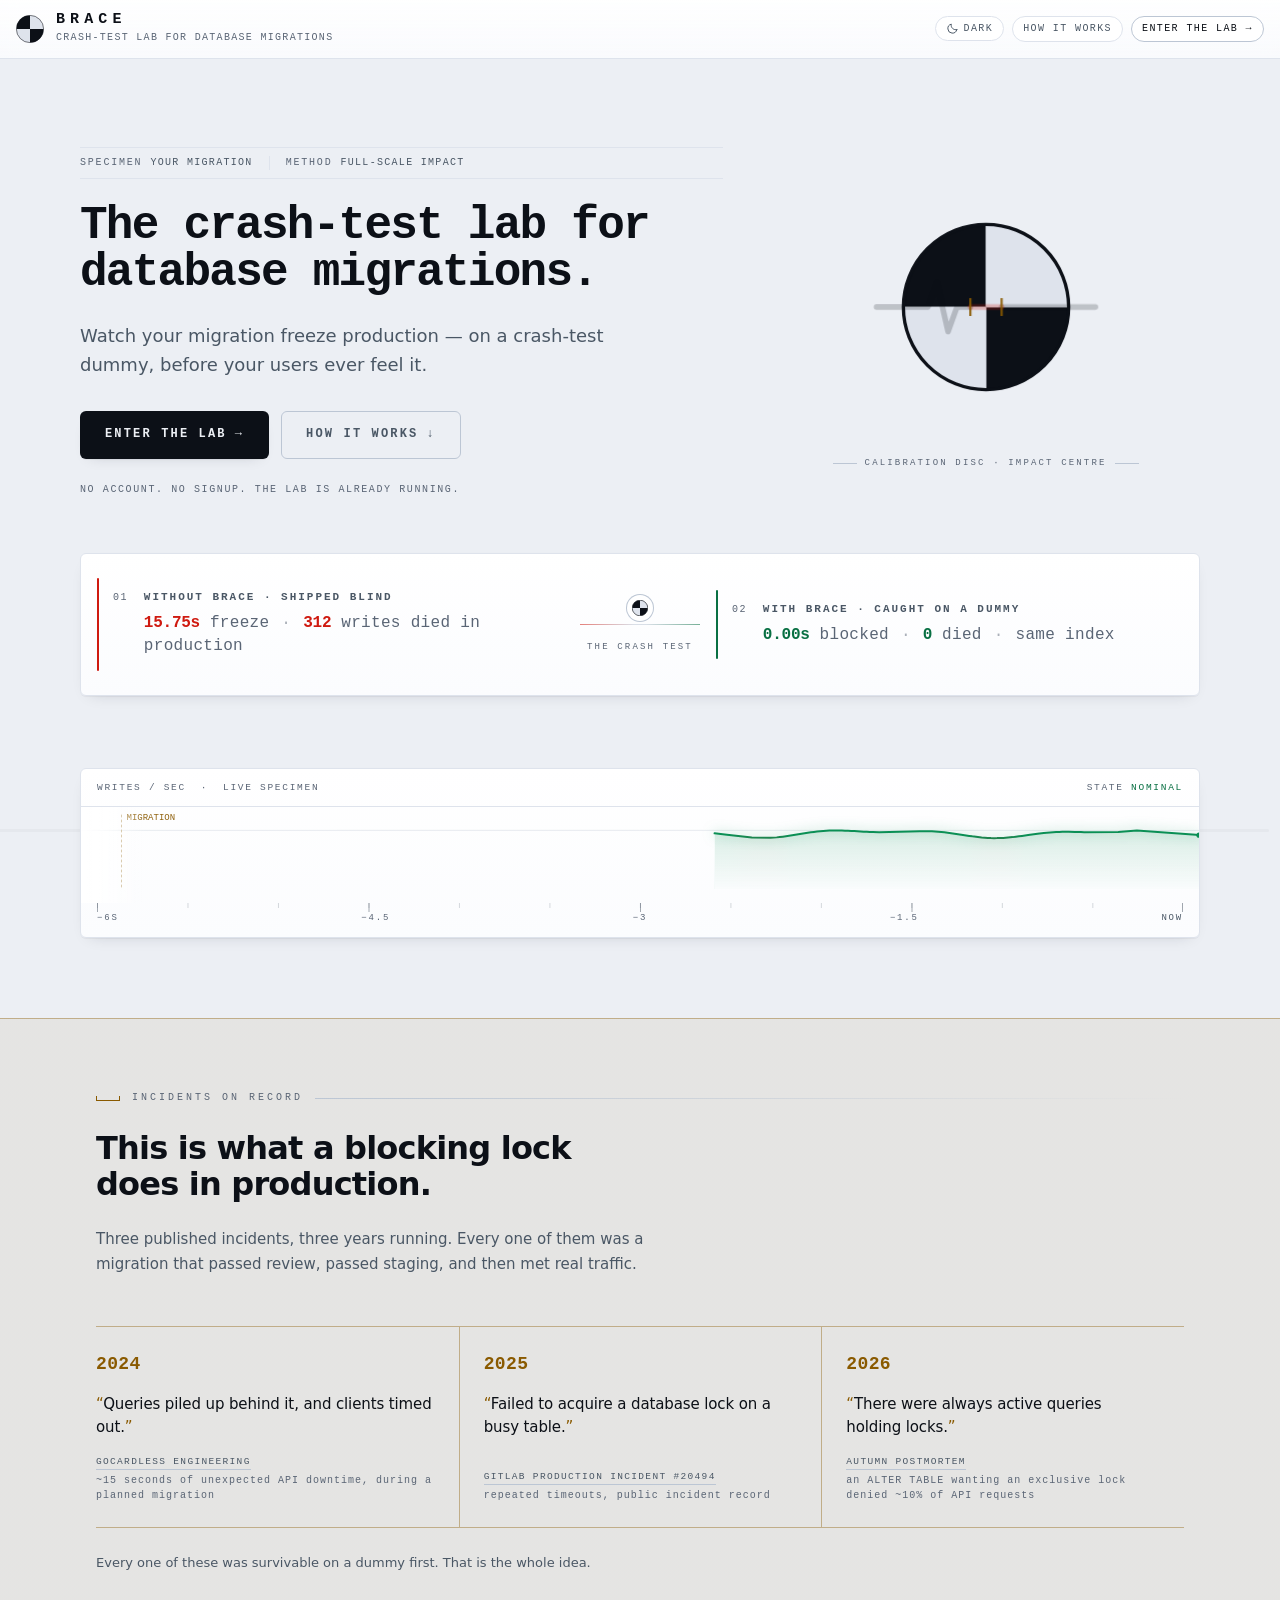
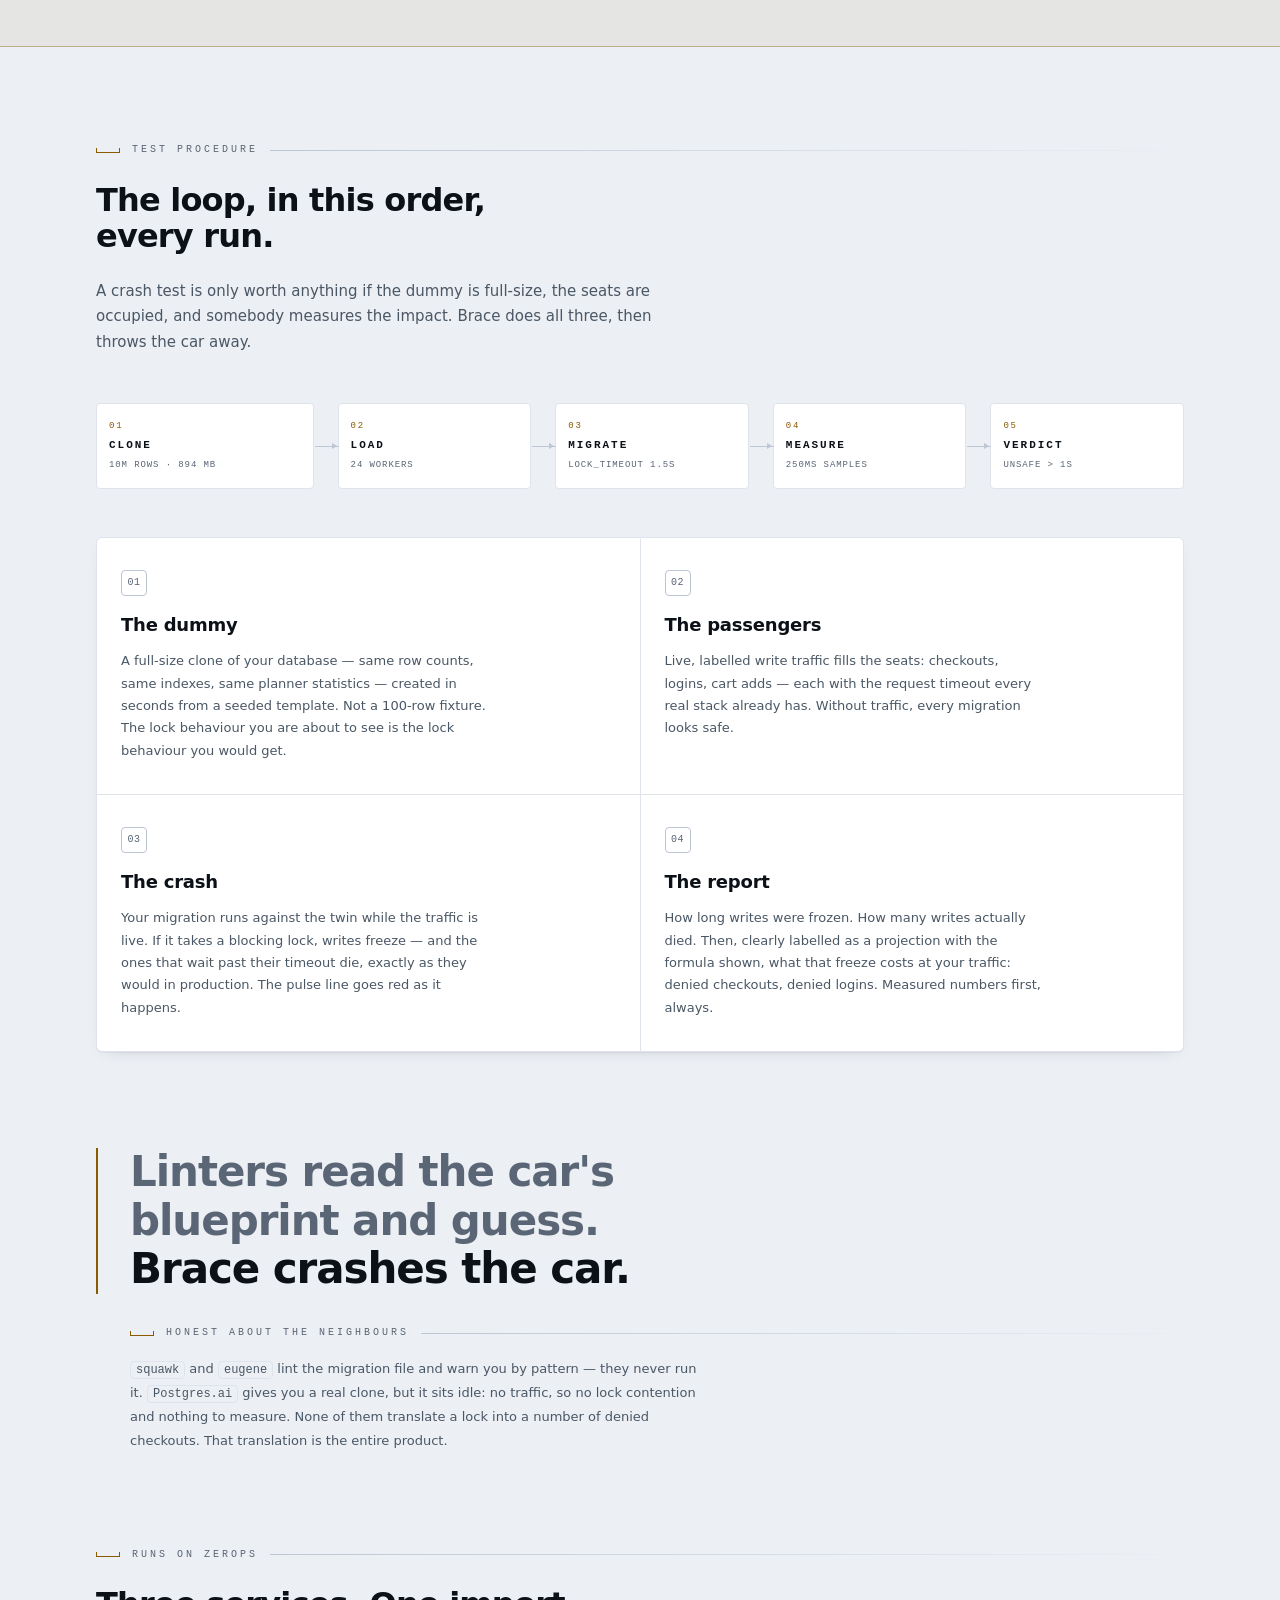
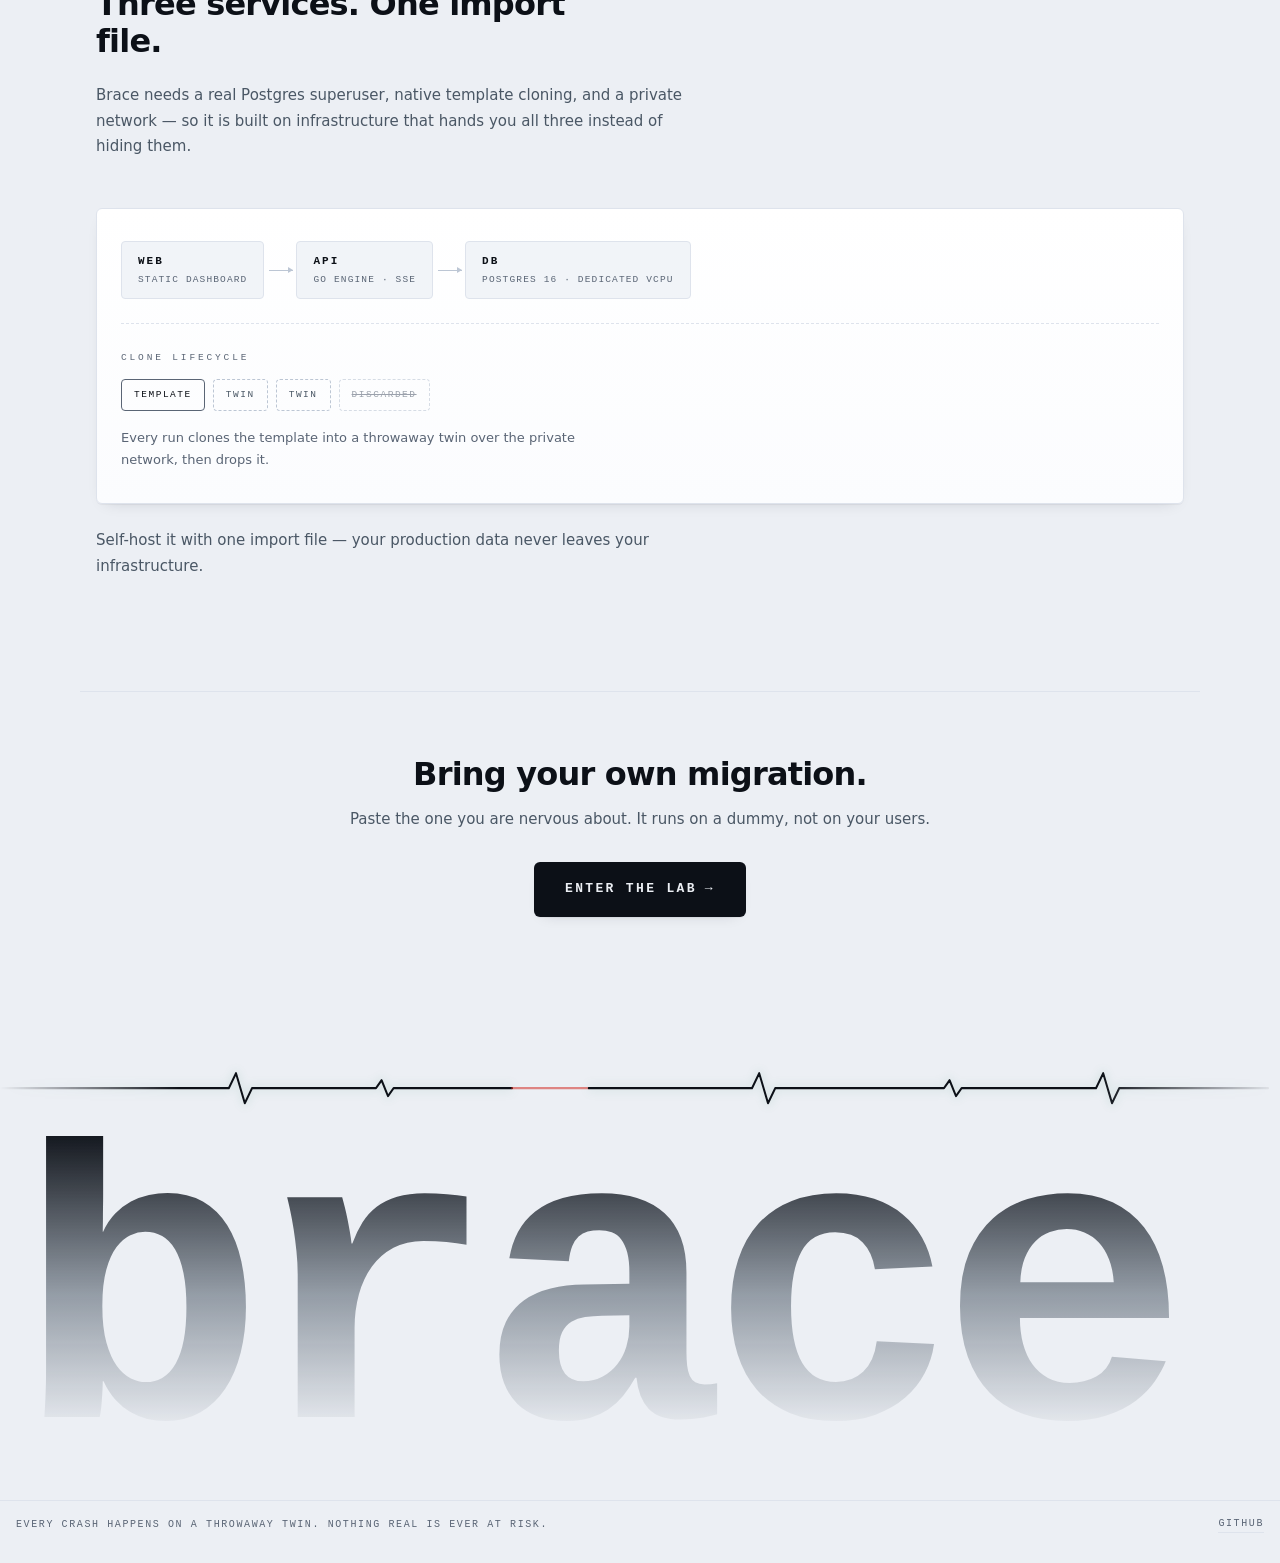
==== commit deeb7880: "scale projection, BYOD, traffic isolation, casualty-grounded verdict The false-safe the founder foun" ====
--- a/web/index.html
+++ b/web/index.html
@@ -129,7 +129,7 @@
           <line x1="134" y1="112" x2="134" y2="128"/>
         </g>
       </svg>
-      <span class="hero__disc-note">calibration disc · impact centre</span>
+      <span class="hero__disc-note" title="Impact centre: the moment in the trace where the migration takes its lock.">calibration disc · impact centre</span>
     </div>
   </div>
 
@@ -175,7 +175,7 @@
   <!-- signature gesture: the pulse, and what happens to it -->
   <figure class="teaser reveal" aria-label="Live write traffic, freezing under a blocking migration">
     <figcaption class="teaser__cap">
-      <span class="teaser__label">writes / sec &nbsp;·&nbsp; live specimen</span>
+      <span class="teaser__label" title="Specimen: the full-scale database clone the migration crashes into, not your real database.">writes / sec &nbsp;·&nbsp; live specimen</span>
       <span class="teaser__state" id="teaserState">nominal</span>
     </figcaption>
     <canvas id="teaser" height="96"></canvas>
@@ -348,7 +348,7 @@
 
 <footer class="foot foot--landing">
   <span>Every crash happens on a throwaway twin. Nothing real is ever at risk.</span>
-  <a href="#" class="foot__link" data-repo>GitHub</a>
+  <a href="https://github.com/vinayaksonthalia/brace" class="foot__link" target="_blank" rel="noopener noreferrer" data-repo>GitHub</a>
 </footer>
 
 <script src="theme.js"></script>
--- a/web/style.css
+++ b/web/style.css
@@ -166,15 +166,15 @@
 
   --ink:       #0c1017;
   --ink-2:     #4a5765;
-  --ink-3:     #6b7787;
+  --ink-3:     #5a6575;   /* darkened for AA: 5.1:1 on --floor, 5.9:1 on --panel */
 
   --amber:      #8a5a00;
   --amber-dim:  rgba(138,90,0,.4);
   --amber-wash: rgba(138,90,0,.07);
   --on-amber:   #ffffff;
 
-  --green:     #0b8f55;
-  --green-glow:rgba(11,143,85,.22);
+  --green:     #097043;   /* darkened for AA: 5.3:1 on --floor, 6.2:1 on --panel */
+  --green-glow:rgba(9,112,67,.22);
   --red:       #cf1a10;
   --red-glow:  rgba(207,26,16,.22);
   --on-green:  #ffffff;
@@ -219,7 +219,7 @@
   --chart-area-alpha:.18;
   --chart-grid:      rgba(40,70,110,.10);
   --chart-axis:      rgba(74,87,101,.44);
-  --chart-axis-text: rgba(74,87,101,.82);
+  --chart-axis-text: rgba(90,101,117,.95);   /* AA: 4.6:1 on --floor, 5.3:1 on --panel */
   --chart-mark:      rgba(138,90,0,.55);
   --chart-mark-text: rgba(138,90,0,.95);
   --chart-band-top:  rgba(207,26,16,.20);
@@ -229,6 +229,11 @@
 
 
 *,*::before,*::after{ box-sizing:border-box; }
+
+/* The `hidden` attribute must always win over any component's own
+   display rule (e.g. .chip{display:flex}) — otherwise a JS-hidden
+   element (like #mockChip) silently reappears. */
+[hidden]{ display:none !important; }
 
 html,body{ margin:0; padding:0; }
 html{
@@ -412,6 +417,14 @@
 .chip__t{ margin-left:-2px; }
 .chip--back{ text-decoration:none; color:var(--ink-2); transition:border-color var(--t-fast) var(--ease), color var(--t-fast) var(--ease); }
 .chip--back:hover{ border-color:var(--ink-2); color:var(--ink); }
+
+/* Tap target ≥44px on the small rail chips, without growing the visible
+   chrome: an invisible centred overlay carries the real hit area. */
+.chip--theme, .chip--back, .chip--go{ position:relative; }
+.chip--theme::before, .chip--back::before, .chip--go::before{
+  content:""; position:absolute; top:50%; left:50%; transform:translate(-50%,-50%);
+  width:max(100%,44px); height:44px;
+}
 #mockChip{ color:var(--amber); border-color:var(--amber-dim); background:var(--amber-wash); }
 .led{
   width:6px; height:6px; border-radius:50%; background:var(--ink-3); flex:none;
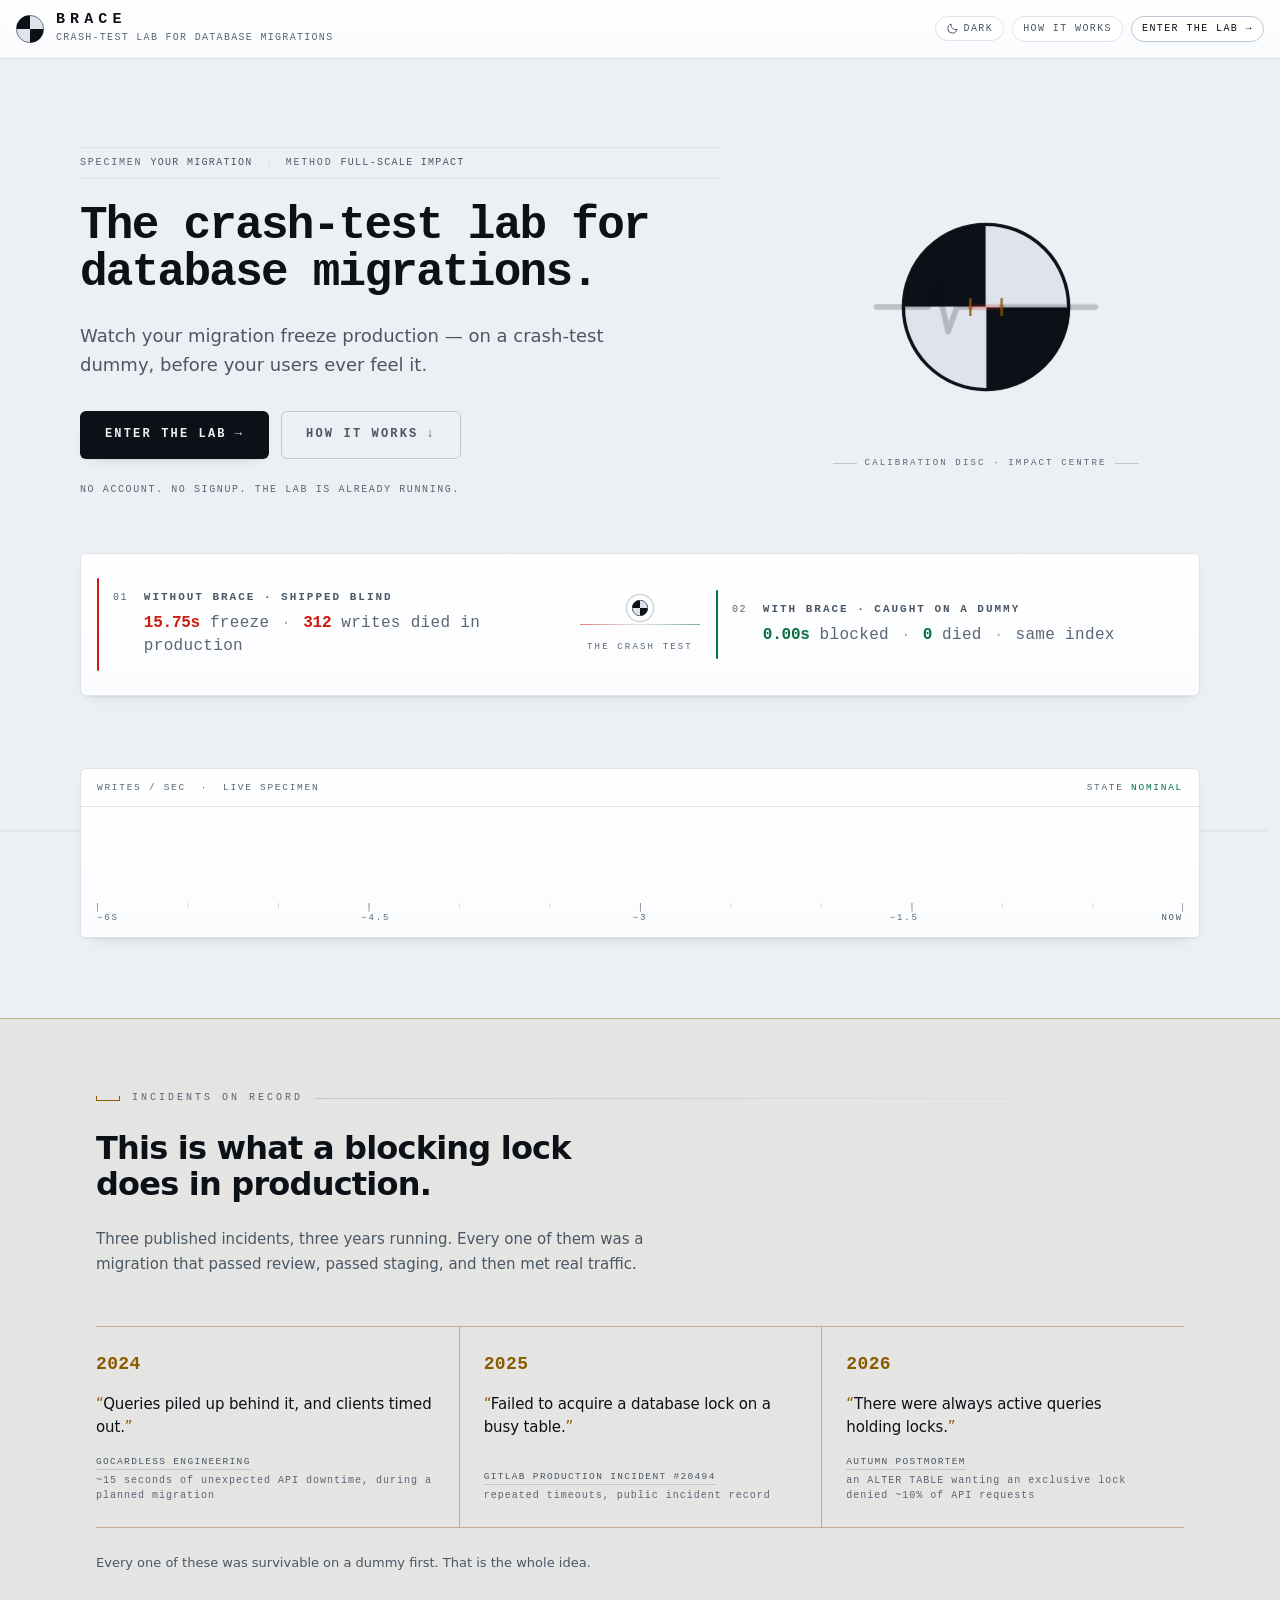
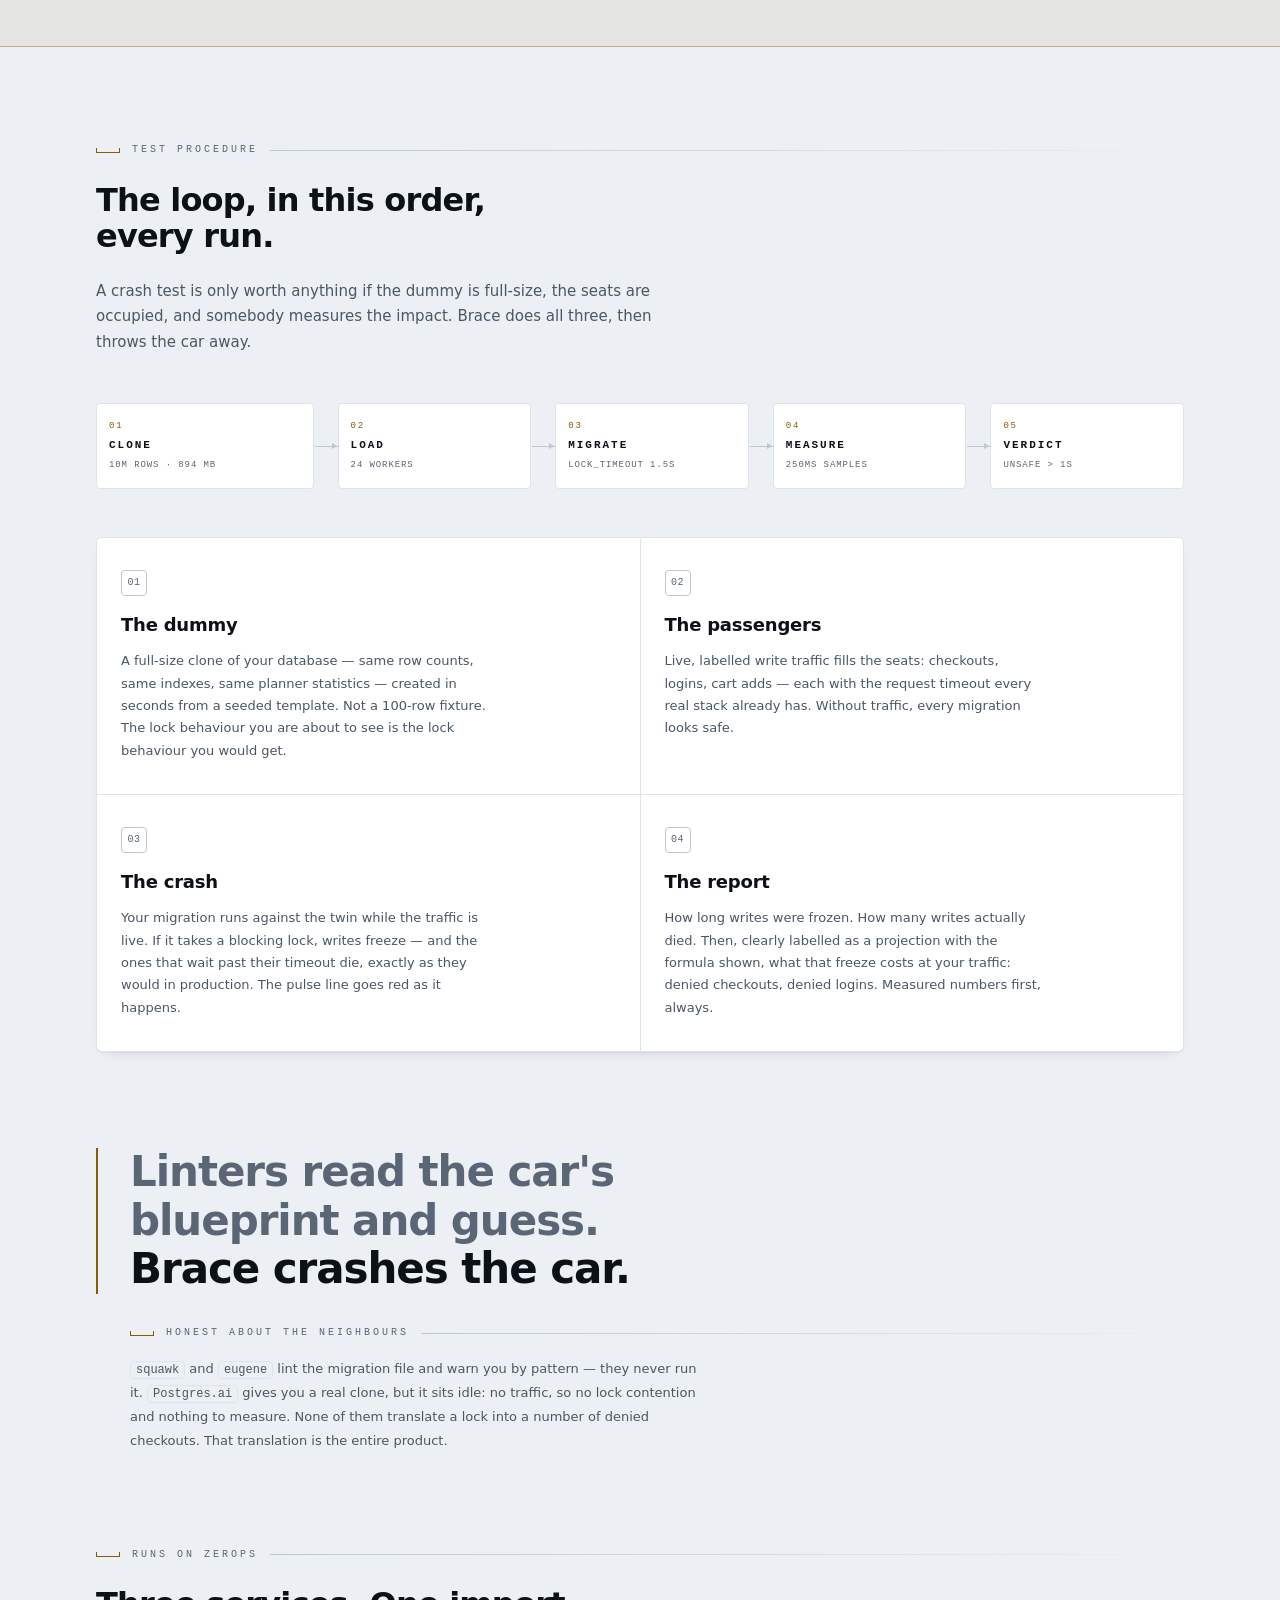
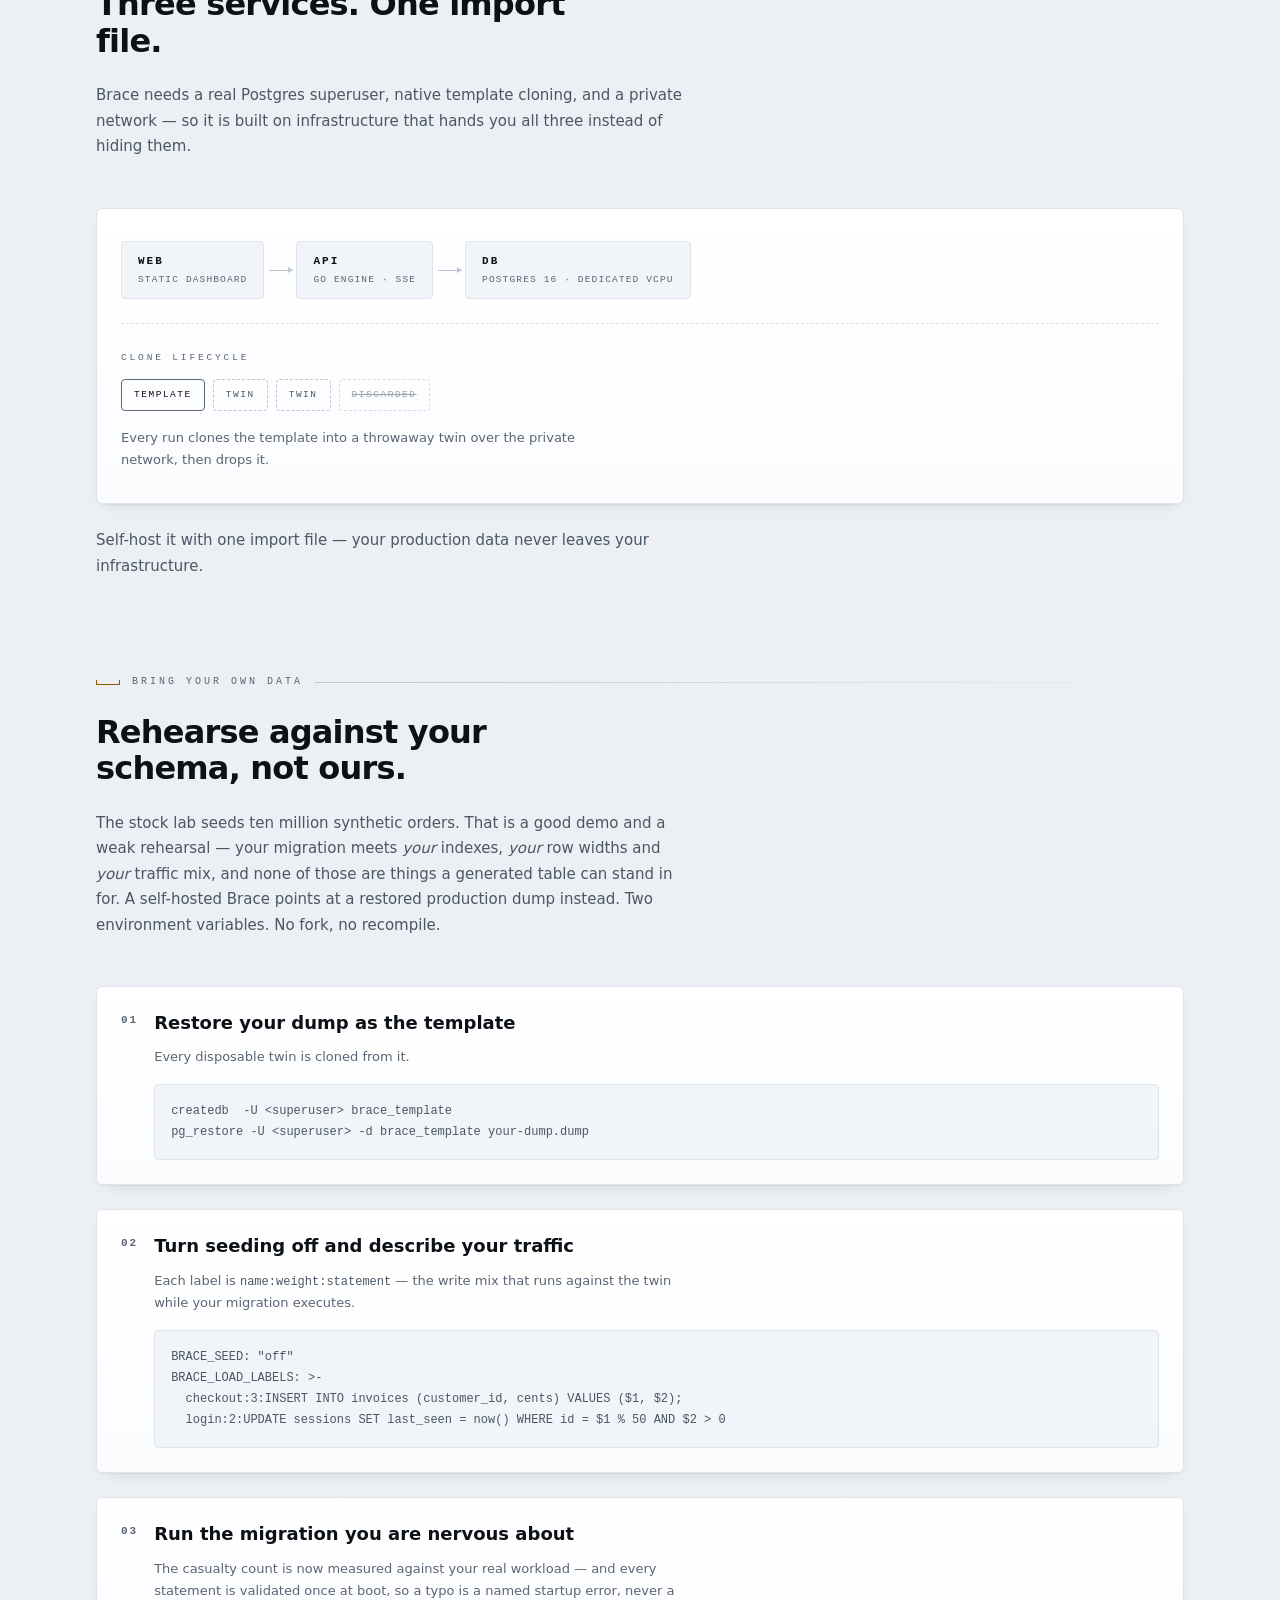
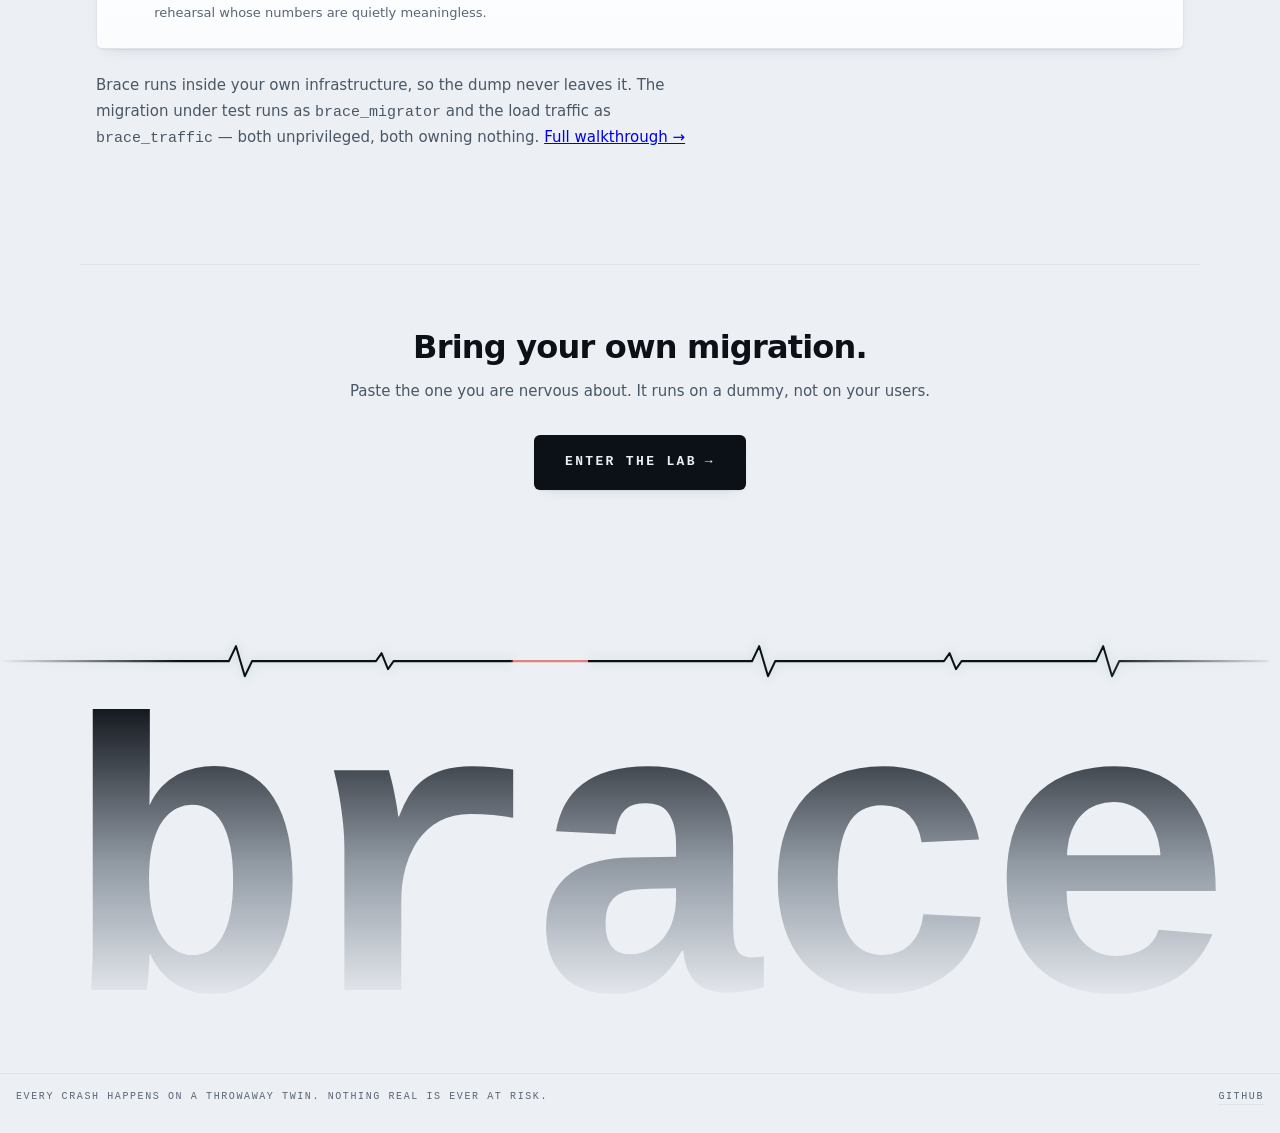
==== commit c0ace915: "web: surface bring-your-own-data, centre the sign-off wordmark BYOD was fully built (BRACE_SEED=off " ====
--- a/web/index.html
+++ b/web/index.html
@@ -310,6 +310,50 @@
   <p class="selfhost reveal">Self-host it with one import file — your production data never leaves your infrastructure.</p>
 </section>
 
+<!-- ══ BRING YOUR OWN DATA ════════════════════════════════════
+     The self-host story's payoff. A synthetic table is a demo; the
+     migration you are actually afraid of runs against your schema.
+     Two environment variables, no fork, no recompile. -->
+<section class="sec sec--byod" data-sec="your data">
+  <header class="sec__head reveal">
+    <span class="eyebrow">bring your own data</span>
+    <h2>Rehearse against your schema, not ours.</h2>
+    <p class="sec__lede">The stock lab seeds ten million synthetic orders. That is a good demo and a weak rehearsal — your migration meets <em>your</em> indexes, <em>your</em> row widths and <em>your</em> traffic mix, and none of those are things a generated table can stand in for. A self-hosted Brace points at a restored production dump instead. Two environment variables. No fork, no recompile.</p>
+  </header>
+
+  <ol class="byod reveal">
+    <li class="byod__step">
+      <span class="byod__n">01</span>
+      <div class="byod__body">
+        <h3>Restore your dump as the template</h3>
+        <p>Every disposable twin is cloned from it.</p>
+        <pre class="byod__code"><code>createdb  -U &lt;superuser&gt; brace_template
+pg_restore -U &lt;superuser&gt; -d brace_template your-dump.dump</code></pre>
+      </div>
+    </li>
+    <li class="byod__step">
+      <span class="byod__n">02</span>
+      <div class="byod__body">
+        <h3>Turn seeding off and describe your traffic</h3>
+        <p>Each label is <code>name:weight:statement</code> — the write mix that runs against the twin while your migration executes.</p>
+        <pre class="byod__code"><code>BRACE_SEED: "off"
+BRACE_LOAD_LABELS: >-
+  checkout:3:INSERT INTO invoices (customer_id, cents) VALUES ($1, $2);
+  login:2:UPDATE sessions SET last_seen = now() WHERE id = $1 % 50 AND $2 > 0</code></pre>
+      </div>
+    </li>
+    <li class="byod__step">
+      <span class="byod__n">03</span>
+      <div class="byod__body">
+        <h3>Run the migration you are nervous about</h3>
+        <p>The casualty count is now measured against your real workload — and every statement is validated once at boot, so a typo is a named startup error, never a rehearsal whose numbers are quietly meaningless.</p>
+      </div>
+    </li>
+  </ol>
+
+  <p class="selfhost reveal">Brace runs inside your own infrastructure, so the dump never leaves it. The migration under test runs as <code>brace_migrator</code> and the load traffic as <code>brace_traffic</code> — both unprivileged, both owning nothing. <a href="https://github.com/vinayaksonthalia/brace/blob/main/docs/BYOD.md">Full walkthrough →</a></p>
+</section>
+
 <!-- ══ CLOSE ══════════════════════════════════════════════════ -->
 <section class="close reveal" data-sec="sign-off">
   <h2>Bring your own migration.</h2>
--- a/web/landing.css
+++ b/web/landing.css
@@ -456,6 +456,43 @@
   margin:var(--s5) 0 0; font-family:var(--sans); font-size:var(--t-lede); line-height:1.7; color:var(--ink-2); max-width:var(--prose);
 }
 
+/* ── BRING YOUR OWN DATA ──────────────────────────────────── */
+.byod{
+  margin:var(--s7) 0 0; padding:0; list-style:none;
+  display:grid; gap:var(--s5);
+}
+.byod__step{
+  display:grid; grid-template-columns:auto 1fr; gap:var(--s4);
+  align-items:start;
+  padding:var(--s5); border:1px solid var(--edge); border-radius:var(--r);
+  background:linear-gradient(180deg,var(--panel),var(--panel-deep));
+  box-shadow:var(--e1), var(--bezel);
+}
+.byod__n{
+  font-family:var(--mono); font-size:11px; font-weight:700;
+  letter-spacing:var(--track-label); color:var(--ink-3);
+  padding-top:2px;
+}
+.byod__body h3{
+  margin:0; font-family:var(--sans); font-size:var(--t-h3);
+  line-height:1.3; color:var(--ink);
+}
+.byod__body > p{
+  margin:var(--s3) 0 0; font-family:var(--sans); font-size:var(--t-body);
+  line-height:1.7; color:var(--ink-3); max-width:64ch;
+}
+.byod__body code{ font-family:var(--mono); font-size:12px; color:var(--ink-2); }
+.byod__code{
+  margin:var(--s4) 0 0; padding:var(--s4);
+  border:1px solid var(--edge); border-radius:var(--r-sm);
+  background:var(--panel-2);
+  overflow-x:auto;
+}
+.byod__code code{
+  font-family:var(--mono); font-size:12px; line-height:1.75;
+  color:var(--ink-2); white-space:pre; display:block;
+}
+
 /* ── CLOSE ────────────────────────────────────────────────── */
 .close{
   max-width:var(--measure); margin:clamp(72px,10vw,112px) auto 0;
@@ -509,6 +546,10 @@
   font-family:var(--mono); font-weight:700;
   font-size:clamp(5rem, 33vw, 26rem); line-height:.82;
   letter-spacing:-.045em; white-space:nowrap;
+  /* Once the clamp reaches its 26rem ceiling the word no longer spans the
+     viewport, so without this it hangs against the left gutter with dead
+     space beside it. Centred, it stays optically anchored at every width. */
+  text-align:center;
   transition-delay:260ms !important;
   transition-timing-function:var(--ease-strong);
 
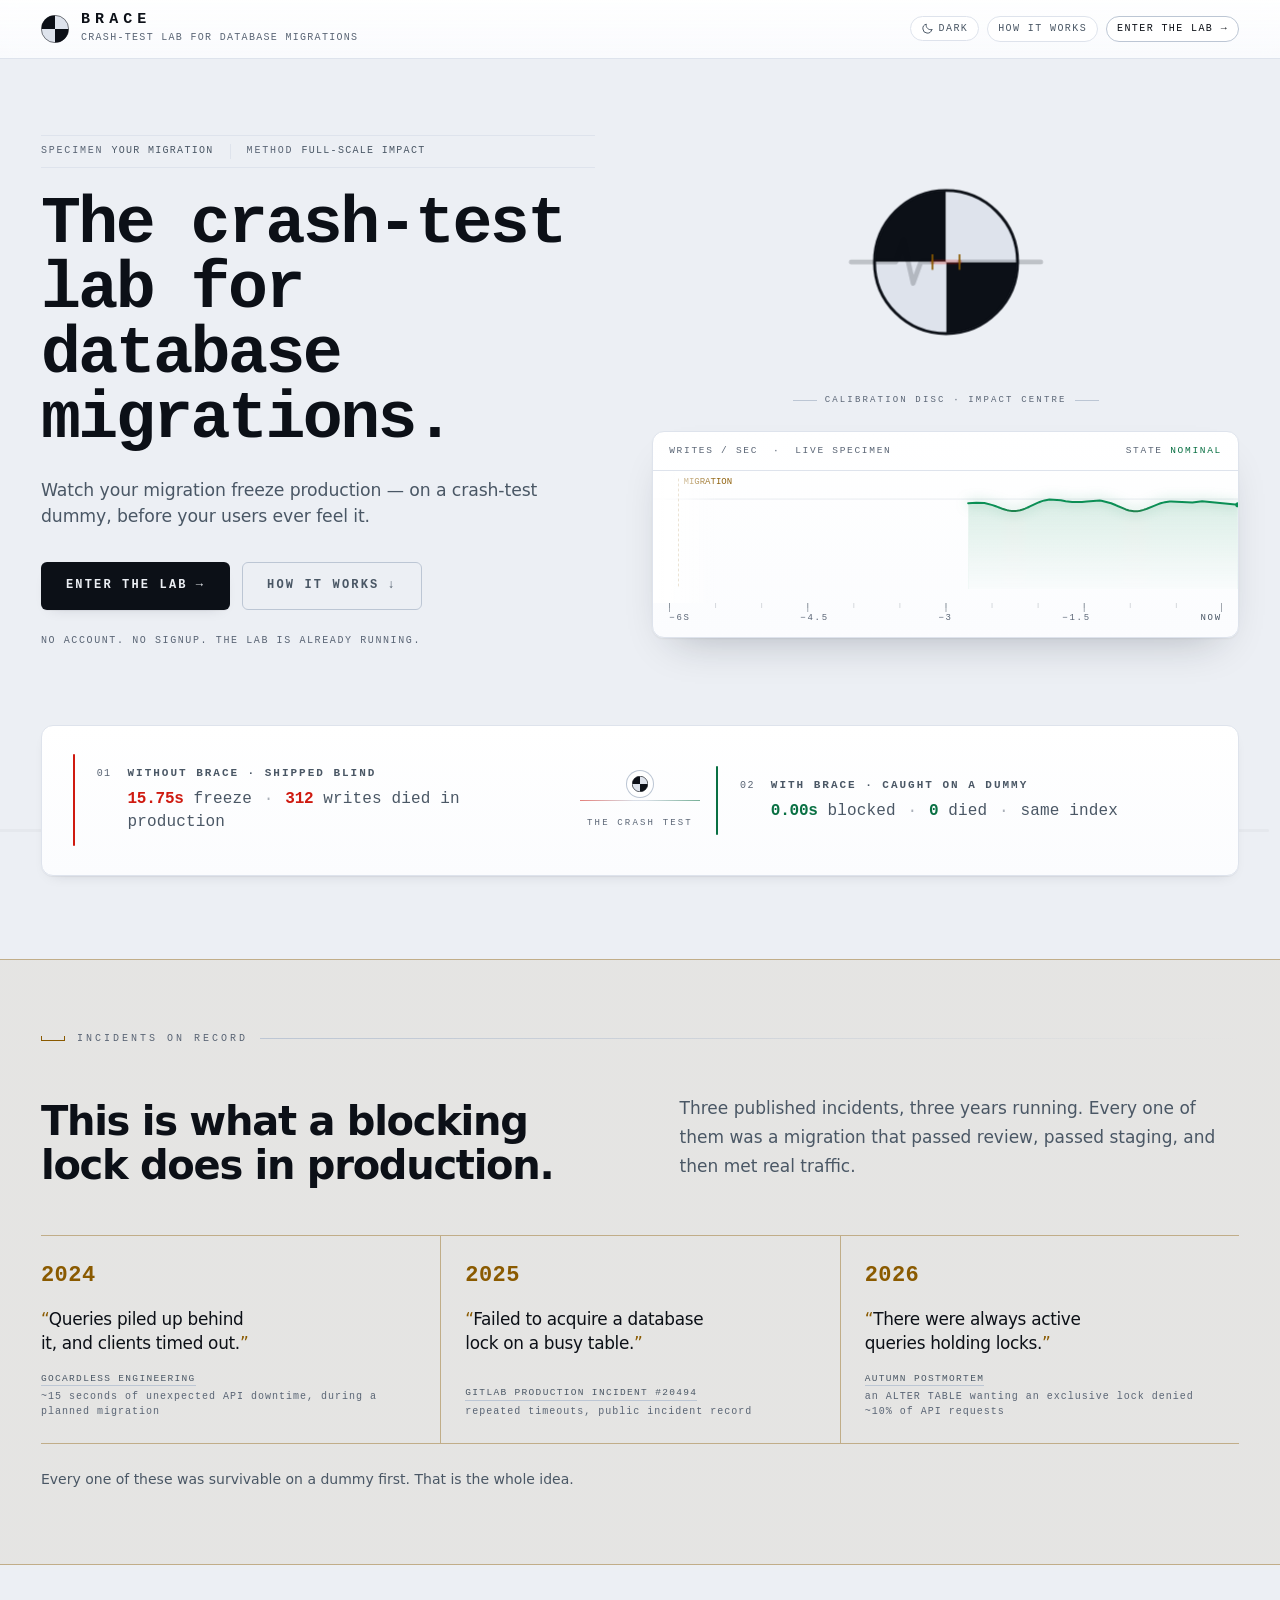
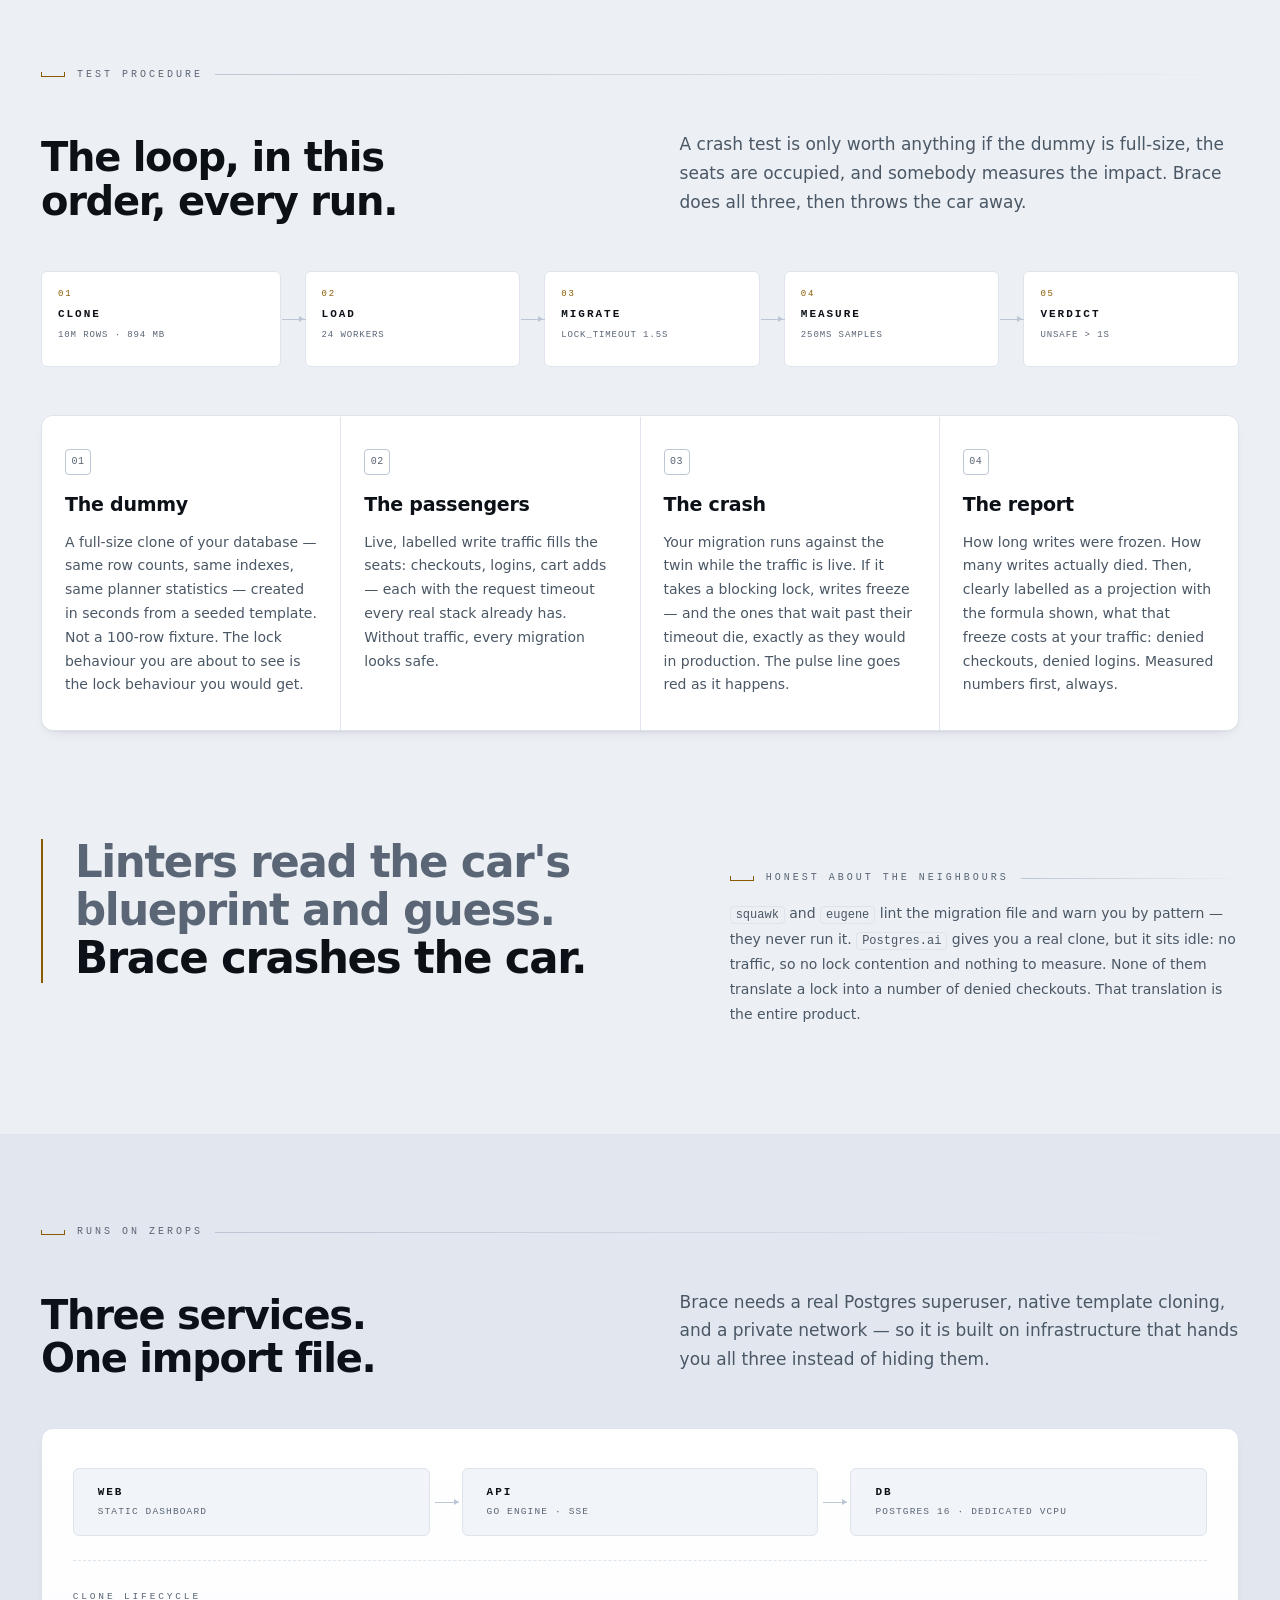
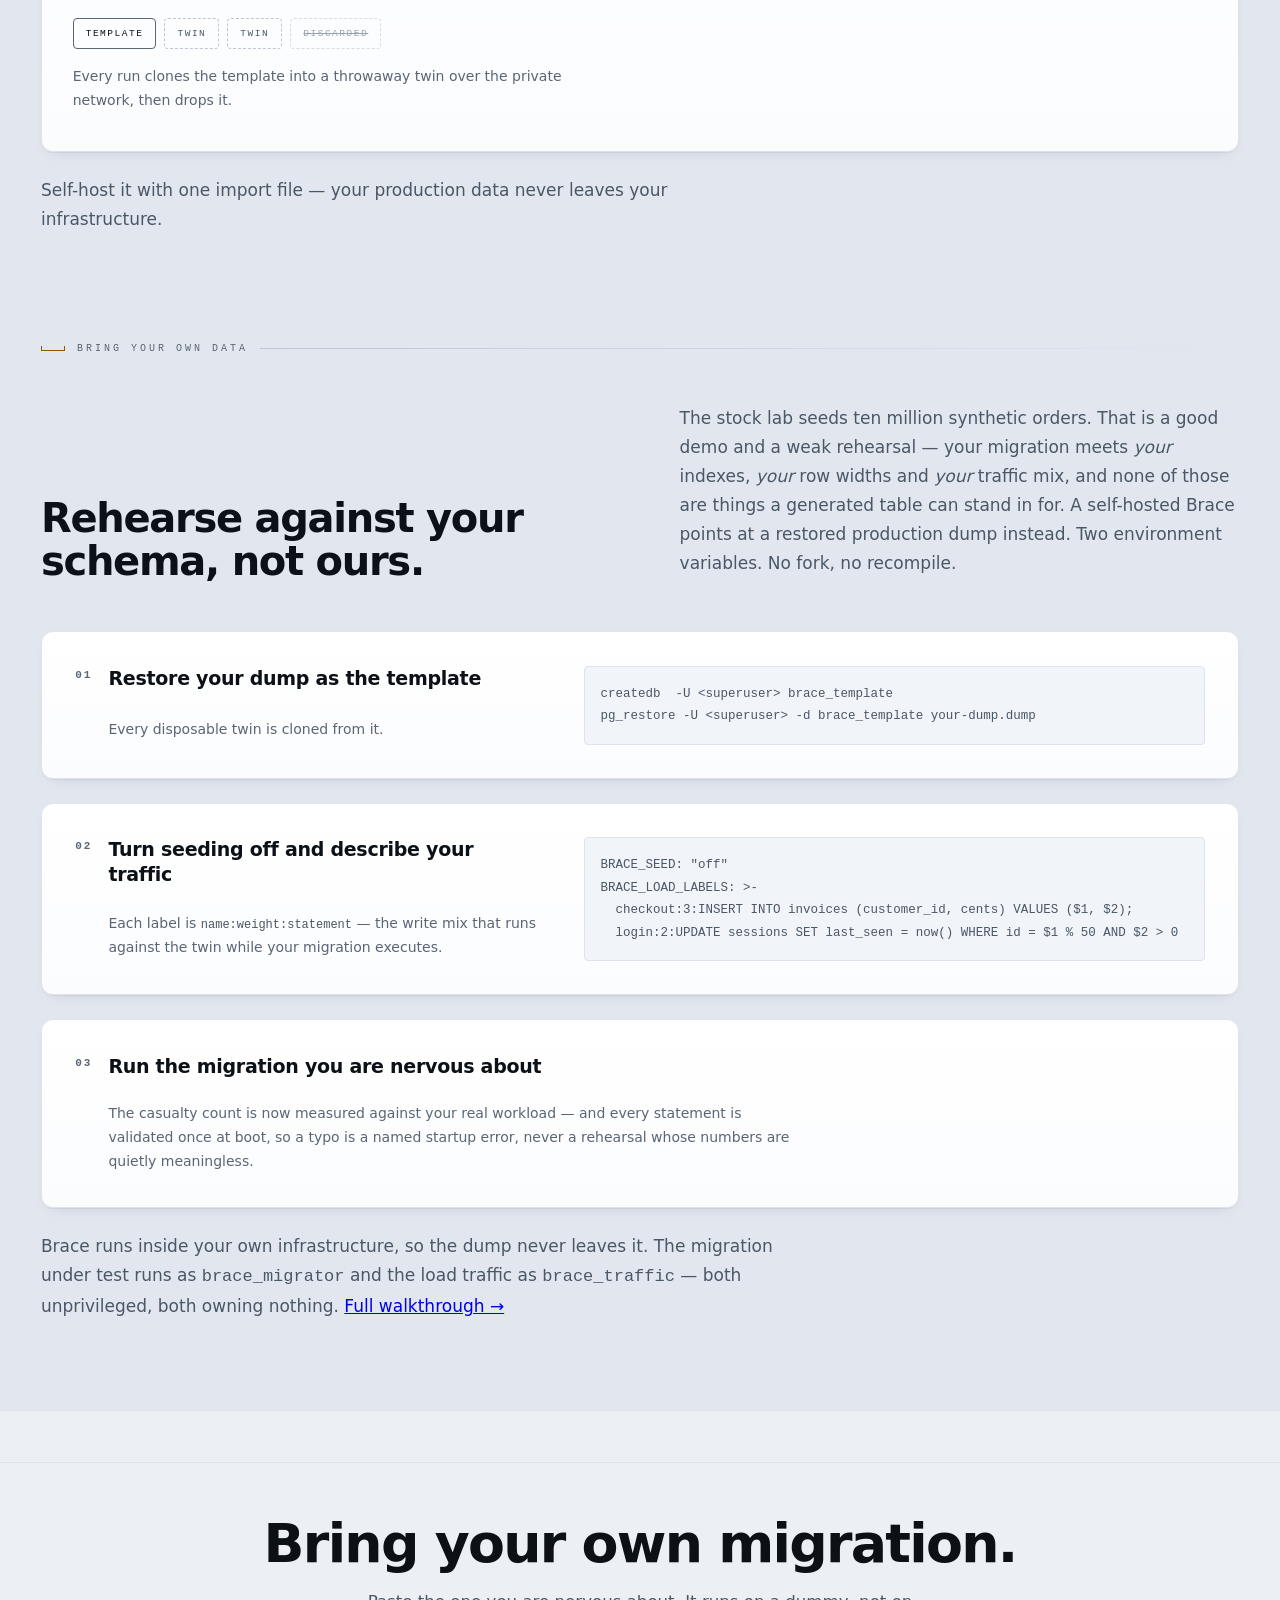
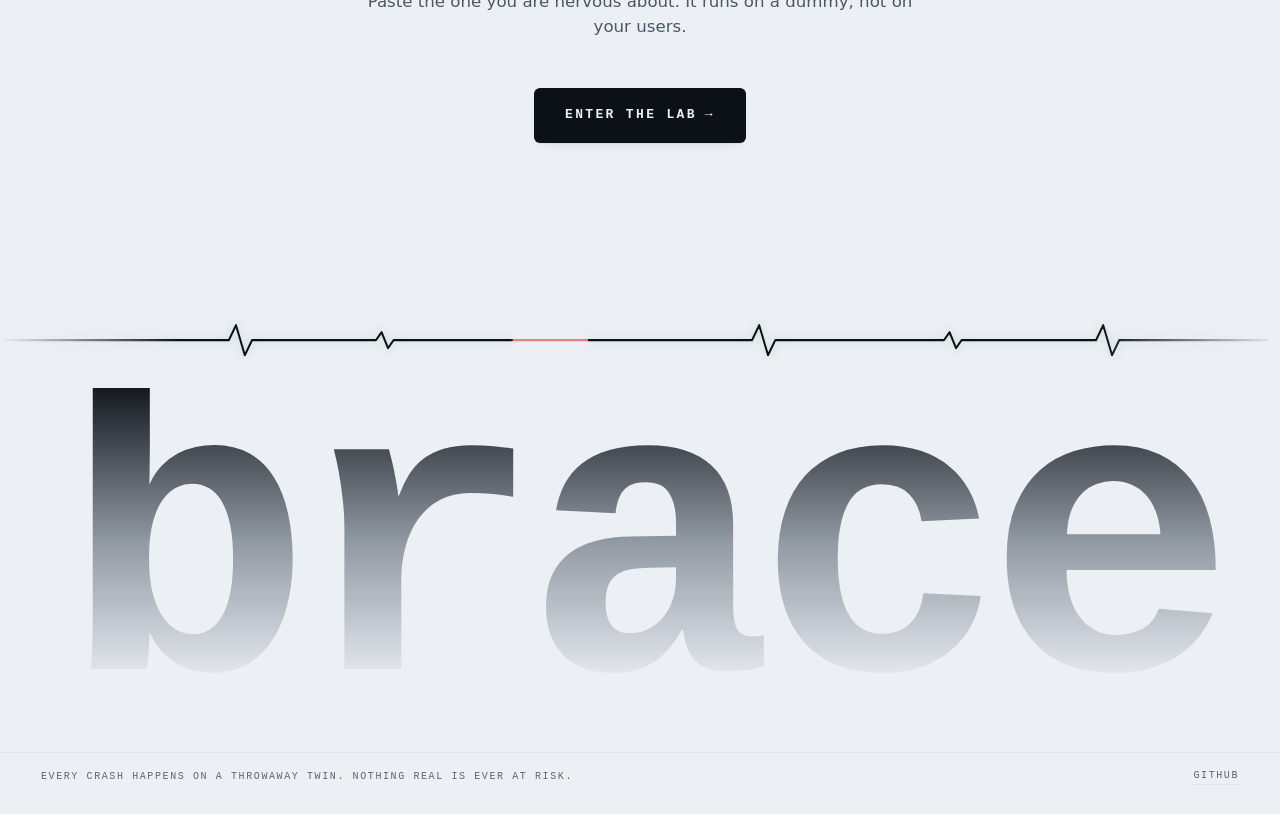
==== commit 8649b4a7: "web: elevate site, add bring-your-own-data callout to the lab The landing page explained BYOD but th" ====
--- a/web/index.html
+++ b/web/index.html
@@ -87,7 +87,9 @@
   <div class="hero__inner reveal">
     <div class="hero__say">
       <p class="plate"><i>Specimen</i> your migration <i>Method</i> full-scale impact</p>
-      <h1 class="hero__pitch">The crash-test lab for database migrations.</h1>
+      <!-- the compound is kept whole: a line break after "crash-" is a
+           legal break opportunity in CSS and it wrecks the display setting -->
+      <h1 class="hero__pitch">The <span class="nb">crash-test</span> lab for database migrations.</h1>
       <p class="hero__sub">Watch your migration freeze production — on a crash-test dummy, before your users ever feel it.</p>
 
       <div class="hero__cta">
@@ -97,10 +99,13 @@
       <p class="hero__nofriction">No account. No signup. The lab is already running.</p>
     </div>
 
+    <!-- The instrument column. The disc and the live scope sit in the same
+         stack because they are the same event: the calibration assembly
+         plays once, the pulse loops, and the bloom is fired from landing.js
+         at the exact frame the scope beneath it flatlines. Adjacent, you can
+         actually see them crash together. -->
+    <div class="hero__stage">
     <div class="hero__disc" aria-hidden="true">
-      <!-- The calibration assembly plays once, then the pulse loops, and the
-           bloom is fired from landing.js at the exact frame the teaser below
-           flatlines — the mark and the live trace crash together. -->
       <svg class="hero__mark mark--hero" id="heroMark" viewBox="0 0 240 240">
         <defs><clipPath id="hm"><circle cx="120" cy="120" r="74"/></clipPath></defs>
         <g class="m-q m-q--on" clip-path="url(#hm)">
@@ -130,6 +135,19 @@
         </g>
       </svg>
       <span class="hero__disc-note" title="Impact centre: the moment in the trace where the migration takes its lock.">calibration disc · impact centre</span>
+    </div>
+
+    <!-- signature gesture: the pulse, and what happens to it -->
+    <figure class="teaser" aria-label="Live write traffic, freezing under a blocking migration">
+      <figcaption class="teaser__cap">
+        <span class="teaser__label" title="Specimen: the full-scale database clone the migration crashes into, not your real database.">writes / sec &nbsp;·&nbsp; live specimen</span>
+        <span class="teaser__state" id="teaserState">nominal</span>
+      </figcaption>
+      <canvas id="teaser" height="96"></canvas>
+      <div class="rail-scale" aria-hidden="true">
+        <b>−6s</b><b>−4.5</b><b>−3</b><b>−1.5</b><b class="rail-scale__now">now</b>
+      </div>
+    </figure>
     </div>
   </div>
 
@@ -172,17 +190,6 @@
     </div>
   </div>
 
-  <!-- signature gesture: the pulse, and what happens to it -->
-  <figure class="teaser reveal" aria-label="Live write traffic, freezing under a blocking migration">
-    <figcaption class="teaser__cap">
-      <span class="teaser__label" title="Specimen: the full-scale database clone the migration crashes into, not your real database.">writes / sec &nbsp;·&nbsp; live specimen</span>
-      <span class="teaser__state" id="teaserState">nominal</span>
-    </figcaption>
-    <canvas id="teaser" height="96"></canvas>
-    <div class="rail-scale" aria-hidden="true">
-      <b>−6s</b><b>−4.5</b><b>−3</b><b>−1.5</b><b class="rail-scale__now">now</b>
-    </div>
-  </figure>
 </section>
 
 <!-- ══ RECEIPTS ═══════════════════════════════════════════════
@@ -280,6 +287,14 @@
     None of them translate a lock into a number of denied checkouts. That translation is the entire product.
   </p>
 </section>
+
+<!-- ══ THE FACILITY BAND ══════════════════════════════════════
+     The second deliberate surface change on the page. Where the
+     incident band is amber (we are quoting somebody else), this one
+     is a half-step of the facility's own panel tone: the two
+     infrastructure sections read as one chapter, and the sections
+     either side of it get their edges back. -->
+<div class="band band--quiet">
 
 <!-- ══ ZEROPS ═════════════════════════════════════════════════ -->
 <section class="sec sec--zerops" data-sec="the facility">
@@ -314,7 +329,7 @@
      The self-host story's payoff. A synthetic table is a demo; the
      migration you are actually afraid of runs against your schema.
      Two environment variables, no fork, no recompile. -->
-<section class="sec sec--byod" data-sec="your data">
+<section class="sec sec--byod" id="byod" data-sec="your data">
   <header class="sec__head reveal">
     <span class="eyebrow">bring your own data</span>
     <h2>Rehearse against your schema, not ours.</h2>
@@ -353,6 +368,8 @@
 
   <p class="selfhost reveal">Brace runs inside your own infrastructure, so the dump never leaves it. The migration under test runs as <code>brace_migrator</code> and the load traffic as <code>brace_traffic</code> — both unprivileged, both owning nothing. <a href="https://github.com/vinayaksonthalia/brace/blob/main/docs/BYOD.md">Full walkthrough →</a></p>
 </section>
+
+</div><!-- /.band--quiet -->
 
 <!-- ══ CLOSE ══════════════════════════════════════════════════ -->
 <section class="close reveal" data-sec="sign-off">
--- a/web/style.css
+++ b/web/style.css
@@ -33,7 +33,7 @@
   /* ── INK ──────────────────────────────────────────────────── */
   --ink:       #e8eef6;
   --ink-2:     #94a5b9;
-  --ink-3:     #74839a;   /* AA on --panel; the old value was 3.2:1 */
+  --ink-3:     #7a8aa0;   /* AA on the LIGHTEST surface it lands on (--panel-2, 4.9:1); comfortably AA on --panel/--floor */
 
   /* ── AMBER — the facility's own colour ────────────────────── */
   --amber:      #e8a33f;
@@ -116,9 +116,12 @@
   --t-label:   11px;   /* chrome labels, panel heads              */
   --t-body:    13px;   /* dense prose                             */
   --t-lede:    15px;   /* lede prose                              */
-  --t-h3:      18px;
-  --t-h2:      clamp(22px, 3.4vw, 32px);
-  --t-display: clamp(29px, 4.5vw, 46px);
+  --t-h3:      19px;
+  /* The size cliff. Reference-grade marketing pages run display at
+     57–78px and section heads at 29–40px; the 20–28px "medium
+     heading" band is dead air and nothing lives in it. */
+  --t-h2:      clamp(26px, 3.3vw, 40px);
+  --t-display: clamp(33px, 5.2vw, 68px);
 
   /* Tracking is a function of size: the bigger the type, the tighter it
      is set. Uppercase mono chrome runs the other way and opens up. */
@@ -132,10 +135,23 @@
   /* ── SPACE — strict 4px rhythm ────────────────────────────── */
   --s1:4px;  --s2:8px;  --s3:12px; --s4:16px; --s5:24px;
   --s6:32px; --s7:48px; --s8:64px; --s9:96px; --s10:128px;
+
+  /* --gut is the INSTRUMENT gutter: the inset inside a panel, a rail
+     or a scope. It stays small at every width because an instrument
+     face does not grow its own margins.
+     --pad-x is the PAGE gutter: the distance from content to the
+     viewport edge, and it does scale — 16px on a phone, 64px on a
+     1920 desktop, the way every reference site runs it.
+     --shell is the outer bound of the document's content column. */
   --gut: var(--s4);
+  --pad-x: clamp(16px, 3.2vw, 64px);
+  --shell: 1560px;
+  /* Page chrome (top rail, footer) aligns to the same column as the
+     sections: page gutter, plus whatever the shell leaves over. */
+  --edge-pad: max(var(--pad-x), calc((100% - var(--shell)) / 2 + var(--pad-x)));
 
   /* ── SHAPE ────────────────────────────────────────────────── */
-  --r-xs:2px; --r-sm:4px; --r:6px; --r-lg:8px; --r-pill:100px;
+  --r-xs:2px; --r-sm:4px; --r:6px; --r-lg:12px; --r-xl:16px; --r-pill:100px;
 
   /* ── MOTION — two curves, doing two different jobs ───────────
      --ease        every simultaneous state change (hover, colour,
@@ -240,7 +256,11 @@
   background:var(--floor); color-scheme:dark;
   scrollbar-color:var(--edge-hot) transparent;
   scrollbar-width:thin;
-}
+  /* the top rail is sticky on both pages — in-page and cross-document
+     anchors must clear it instead of hiding beneath it (§9.3) */
+  scroll-padding-top:84px;
+}
+@media (max-width:640px){ html{ scroll-padding-top:68px; } }
 :root[data-theme="light"]{ color-scheme:light; }
 
 ::selection{ background:var(--sel); color:var(--sel-ink); }
@@ -308,7 +328,7 @@
 /* ── TOP RAIL ─────────────────────────────────────────────── */
 .rail{
   display:flex; align-items:center; justify-content:space-between; gap:var(--s3);
-  padding:var(--s3) var(--gut);
+  padding:var(--s3) var(--edge-pad);
   border-bottom:1px solid var(--edge);
   background:var(--rail-bg);
   backdrop-filter:blur(8px);
@@ -437,7 +457,7 @@
 
 /* ── FOOT ─────────────────────────────────────────────────── */
 .foot{
-  padding:var(--s4) var(--gut) var(--s6); text-align:center;
+  padding:var(--s4) var(--edge-pad) var(--s6); text-align:center;
   font-size:var(--t-micro); letter-spacing:.16em; text-transform:uppercase; color:var(--ink-3);
   border-top:1px solid var(--edge);
 }
--- a/web/landing.css
+++ b/web/landing.css
@@ -10,7 +10,24 @@
    the pulse, where they mean something.
    ═══════════════════════════════════════════════════════════════ */
 
-.landing{ --measure:1120px; --prose:62ch; }
+/* ═══ THE CANVAS RULE ═══════════════════════════════════════════
+   Container wide, measure narrow. The document column runs to
+   --shell (1560px) so the surface always reaches the canvas at
+   desktop widths; the READING measure is then constrained inside
+   it to --prose. A narrow column on a narrow page is the single
+   most reliable tell of an amateur layout — the fix is never to
+   stretch the prose, it is to widen the surface underneath it and
+   let the prose sit in a column of that surface.
+   ─────────────────────────────────────────────────────────────── */
+.landing{
+  --measure:var(--shell);
+  --prose:68ch;
+  /* the landing's prose runs one notch larger than the lab's dense
+     readouts — this is a page you read, not an instrument you scan */
+  --t-body:14px;
+  --t-lede:17px;
+  --rhythm:clamp(72px, 8.4vw, 124px);   /* section-to-section */
+}
 .landing main{ width:100%; }
 
 .landing .rail{ position:sticky; top:0; z-index:20; }
@@ -34,13 +51,26 @@
    can actually read what it is — a target with the signal running
    through it, silent at impact centre. That is the whole product
    in one glyph, so it gets the room. */
-.hero{ padding:clamp(40px,7vw,88px) var(--gut) 0; }
+/* The hero owns the first screen. Rail height is subtracted so the
+   claim, the instrument and the gate compose against the fold
+   instead of sitting in the top third with dead space beneath. */
+.hero{
+  padding:clamp(40px,6vw,80px) var(--pad-x) clamp(24px,4vw,56px);
+  min-height:calc(100svh - 66px);
+  display:flex; flex-direction:column; justify-content:center;
+}
+/* Left: the claim, at display size. Right: the instrument column —
+   the calibration disc stacked on the live scope. The instrument
+   column is the WIDER of the two, the way every reference hero
+   runs it: the running artifact earns the canvas, the copy sits in
+   a comfortable measure beside it. */
 .hero__inner{
   max-width:var(--measure); margin:0 auto;
-  display:grid; gap:var(--s7);
-  grid-template-columns:minmax(0,1.2fr) minmax(0,.8fr);
+  display:grid; gap:clamp(40px,4.5vw,80px);
+  grid-template-columns:minmax(0,1fr) minmax(0,1.06fr);
   align-items:center;
 }
+.hero__stage{ display:flex; flex-direction:column; gap:var(--s5); min-width:0; }
 
 /* the spec plate — an engineering report header, not a badge */
 .plate{
@@ -58,15 +88,22 @@
 .plate i + i,
 .plate i:not(:first-child){ margin-left:var(--s4); padding-left:var(--s4); border-left:1px solid var(--edge); }
 
+/* The one mono display on the site. At 68px the counters open up and
+   it stops reading as a terminal and starts reading as stencilled
+   plant signage — which is the register we want. Leading goes sub-1
+   because at this size the ascenders carry the rhythm. */
 .hero__pitch{
-  margin:0; max-width:23ch;
+  margin:0; max-width:15ch;
   font-family:var(--mono);
-  font-size:var(--t-display); line-height:1.03; font-weight:700;
+  font-size:var(--t-display); line-height:.98; font-weight:700;
   letter-spacing:var(--track-display); color:var(--ink);
-}
+  text-wrap:balance;
+}
+.hero__pitch .nb{ white-space:nowrap; }
 .hero__sub{
-  margin:var(--s5) 0 0; max-width:52ch;
-  font-family:var(--sans); font-size:clamp(15px,1.8vw,18px); line-height:1.6; color:var(--ink-2);
+  margin:var(--s5) 0 0; max-width:46ch;
+  font-family:var(--sans); font-size:clamp(16px,1.35vw,21px); line-height:1.55; color:var(--ink-2);
+  letter-spacing:-.006em;
 }
 
 .hero__cta{ display:flex; gap:var(--s3); flex-wrap:wrap; margin-top:var(--s6); }
@@ -93,7 +130,7 @@
 
 /* the disc, annotated like a lab photograph */
 .hero__disc{ display:flex; flex-direction:column; align-items:center; gap:var(--s4); }
-.hero__mark{ width:min(100%,268px); height:auto; overflow:visible; }
+.hero__mark{ width:min(100%,232px); height:auto; overflow:visible; }
 .mark__tick{ stroke:var(--amber); opacity:.9; }
 .hero__disc-note{
   font-size:9px; letter-spacing:.24em; text-transform:uppercase; color:var(--ink-3);
@@ -109,17 +146,17 @@
    it, IS the product — so the diagram makes you look at it.
    Red and green here are verdicts, which is what they are for. */
 .gate{
-  max-width:var(--measure); margin:clamp(32px,5vw,56px) auto 0;
-  border:1px solid var(--edge); border-radius:var(--r);
+  max-width:var(--measure); margin:clamp(40px,6vw,80px) auto 0;
+  border:1px solid var(--edge); border-radius:var(--r-lg);
   background:linear-gradient(180deg,var(--panel),var(--panel-deep));
   box-shadow:var(--e1), var(--bezel);
-  padding:var(--s5) var(--gut);
+  padding:clamp(20px,2.2vw,32px) clamp(20px,2.4vw,40px);
   display:grid; gap:0;
 }
 .gate__row{
   position:relative;
   display:flex; align-items:baseline; gap:var(--s4);
-  padding:var(--s3) 0 var(--s3) var(--s4);
+  padding:var(--s3) 0 var(--s3) var(--s5);
   min-width:0;
 }
 /* the verdict stripe: 2px, the full height of its own row */
@@ -140,7 +177,7 @@
   letter-spacing:var(--track-label); text-transform:uppercase; color:var(--ink-2);
 }
 .gate__fact{
-  font-size:clamp(13px,1.7vw,16px); letter-spacing:.02em; color:var(--ink-3);
+  font-size:clamp(14px,1.25vw,19px); letter-spacing:.01em; color:var(--ink-2);
   font-variant-numeric:tabular-nums;
 }
 .gate__fact i{ font-style:normal; font-weight:700; letter-spacing:-.015em; }
@@ -201,11 +238,12 @@
 }
 .loop__step{
   position:relative; min-width:0;
-  display:flex; flex-direction:column; gap:5px;
-  padding:var(--s4) var(--s3);
-  border:1px solid var(--edge); border-radius:var(--r-sm);
+  display:flex; flex-direction:column; gap:6px;
+  padding:var(--s4) var(--s4) var(--s5);
+  border:1px solid var(--edge); border-radius:var(--r);
   background:var(--panel);
-  transition:border-color var(--t-mid) var(--ease);
+  box-shadow:var(--bezel);
+  transition:border-color var(--t-mid) var(--ease), background var(--t-mid) var(--ease);
 }
 .loop__step + .loop__step{ margin-left:var(--s5); }
 /* the rail: a hairline with an arrowhead, between every pair */
@@ -217,7 +255,7 @@
   content:""; position:absolute; left:-7px; top:50%; transform:translateY(-50%);
   border-left:5px solid var(--edge-hot); border-top:3.5px solid transparent; border-bottom:3.5px solid transparent;
 }
-.loop__step:hover{ border-color:var(--edge-hot); }
+.loop__step:hover{ border-color:var(--edge-hot); background:var(--panel-2); }
 .loop__no{
   font-size:9px; letter-spacing:.2em; color:var(--amber); font-variant-numeric:tabular-nums;
 }
@@ -235,13 +273,16 @@
    top and bottom — no new colour enters the system. It marks the
    receipts as the section that is quoting somebody else. */
 .band{
-  position:relative; width:100%; margin-top:clamp(48px,7vw,80px);
+  position:relative; width:100%; margin-top:var(--rhythm);
   border-top:1px solid var(--amber-dim); border-bottom:1px solid var(--amber-dim);
   background:
     linear-gradient(180deg, var(--amber-wash), var(--amber-wash)),
     var(--floor);
   padding-bottom:clamp(48px,7vw,72px);
 }
+/* the hero already reserves a full screen and pads its own bottom —
+   the band that follows it must not add a second rhythm on top */
+.hero + .band{ margin-top:clamp(16px,2.5vw,40px); }
 .band .sec{ padding-top:clamp(48px,7vw,72px); }
 /* inside the band the receipts are ruled by amber hairlines instead of
    the 1px-gap grid, so the band shows through them */
@@ -252,6 +293,31 @@
 .band .receipt{ background:transparent; }
 .band .receipt + .receipt{ border-left:1px solid var(--amber-dim); }
 .band .receipts__note{ color:var(--ink-2); }
+
+/* ── the facility band ────────────────────────────────────────
+   The second surface change, and the quieter one: a half-step of
+   the panel tone rather than a colour. It groups the two
+   infrastructure sections into one chapter and gives the sections
+   either side of it a visible edge. Depth by surface, not shadow. */
+/* The band is a step DOWN from the floor in both themes — recessed,
+   not lifted — so every panel inside it keeps its existing --panel
+   fill and still reads as an instrument sitting in a bay. */
+.band--quiet{
+  --band-floor:#04070b;
+  border-color:var(--edge);
+  background:var(--band-floor);
+  padding-bottom:clamp(56px,7vw,96px);
+}
+:root[data-theme="light"] .band--quiet{ --band-floor:#e2e7ef; }
+.band--quiet .sec{ padding-top:clamp(56px,7vw,96px); }
+.band--quiet .sec + .sec{ padding-top:var(--rhythm); }
+/* the receipts pattern reuses --floor as its own cell fill; inside a
+   band that fill has to follow the band */
+.band--quiet .receipt{ background:var(--band-floor); }
+/* a band already supplies its own bottom breathing room — the next
+   section must not pay for it twice */
+.band + .close,
+.band + .sec{ margin-top:clamp(40px,4vw,64px); padding-top:clamp(40px,4vw,64px); }
 
 /* ═══ THE SECTION RAIL ══════════════════════════════════════════
    A fixed report index in the top-right corner: [03/06] › THE
@@ -275,10 +341,10 @@
 
 /* ── TEASER (the brand gesture, with a real axis under it) ─── */
 .teaser{
-  margin:clamp(40px,6vw,72px) auto 0; max-width:var(--measure);
-  border:1px solid var(--edge); border-radius:var(--r);
+  margin:0; width:100%;
+  border:1px solid var(--edge); border-radius:var(--r-lg);
   background:linear-gradient(180deg,var(--panel),var(--panel-deep));
-  box-shadow:var(--e1), var(--bezel);
+  box-shadow:var(--e2), var(--bezel);
   overflow:hidden;
   padding-bottom:var(--s3);
 }
@@ -290,11 +356,26 @@
 .teaser__state{ color:var(--green); transition:color var(--t-slow) var(--ease); }
 .teaser__state::before{ content:"state "; color:var(--ink-3); }
 .teaser__state[data-hurt="1"]{ color:var(--red); }
-#teaser{ display:block; width:100%; height:96px; }
+#teaser{ display:block; width:100%; height:132px; }
 
 /* ═══ SECTIONS ══════════════════════════════════════════════════ */
-.sec{ max-width:var(--measure); margin:0 auto; padding:clamp(64px,9vw,96px) var(--gut) 0; }
-.sec__head{ max-width:none; }
+.sec{ max-width:var(--measure); margin:0 auto; padding:var(--rhythm) var(--pad-x) 0; }
+
+/* The section header is a two-column masthead at desktop: the eyebrow
+   and the h2 hold the left, the lede sits beside them rather than
+   under them. It stops every section opening with three stacked
+   left-aligned blocks and a dead right half. */
+.sec__head{
+  max-width:none;
+  display:grid; gap:var(--s5) clamp(32px,4vw,72px);
+  grid-template-columns:minmax(0,1fr);
+}
+@media (min-width:1000px){
+  .sec__head{ grid-template-columns:minmax(0,1.05fr) minmax(0,1fr); align-items:end; }
+  .sec__head .eyebrow{ grid-column:1 / -1; margin-bottom:0; }
+  .sec__head h2{ margin-bottom:0; }
+  .sec__lede{ margin-top:0; padding-bottom:.35em; }
+}
 
 /* the dimension callout — a tick, a label, and a leader running
    out to the edge of the measurement. Every section is annotated
@@ -314,8 +395,9 @@
 }
 
 .sec__head h2, .close h2{
-  margin:0; max-width:22ch; font-family:var(--sans); font-weight:650;
-  font-size:var(--t-h2); line-height:1.14; letter-spacing:var(--track-tight); color:var(--ink);
+  margin:0; max-width:20ch; font-family:var(--sans); font-weight:680;
+  font-size:var(--t-h2); line-height:1.08; letter-spacing:-.032em; color:var(--ink);
+  text-wrap:balance;
 }
 .sec__lede{
   margin:var(--s5) 0 0; max-width:var(--prose);
@@ -326,7 +408,7 @@
 .steps{
   list-style:none; margin:var(--s7) 0 0; padding:0;
   display:grid; gap:1px; background:var(--edge);
-  border:1px solid var(--edge); border-radius:var(--r);
+  border:1px solid var(--edge); border-radius:var(--r-lg);
   grid-template-columns:repeat(2,1fr); overflow:hidden;
   box-shadow:var(--e1), var(--bezel);
 }
@@ -340,6 +422,7 @@
   transition:transform var(--t-slow) var(--ease);
 }
 .step:hover{ background:var(--panel-2); }
+.step h3{ text-wrap:balance; }
 .step:hover::before{ transform:scaleY(1); }
 
 /* the phase number as a stamped plate, the way a rig stamps a run */
@@ -353,7 +436,16 @@
   margin:0 0 var(--s3); font-family:var(--sans); font-size:var(--t-h3); font-weight:650;
   letter-spacing:-.012em; color:var(--ink);
 }
-.step p{ margin:0; font-family:var(--sans); font-size:var(--t-body); line-height:1.72; color:var(--ink-2); max-width:46ch; }
+.step p{ margin:0; font-family:var(--sans); font-size:var(--t-body); line-height:1.7; color:var(--ink-2); max-width:46ch; }
+
+/* Four phases, four columns. At 2×2 in a 1432px content column each
+   card was 700px wide holding a 46ch paragraph — half of every card
+   was empty. Four across is the same information at the width it
+   actually wants. */
+@media (min-width:1180px){
+  .steps{ grid-template-columns:repeat(4,minmax(0,1fr)); }
+  .step{ padding:clamp(28px,2.6vw,40px) clamp(20px,1.8vw,28px); }
+}
 
 /* ── RECEIPTS ─────────────────────────────────────────────────
    Evidence in an engineering-report register: three columns ruled
@@ -371,14 +463,14 @@
 .receipt:not(:first-child){ padding-left:var(--s5); }
 /* the years are the argument: 2024, 2025, 2026 — it keeps happening */
 .receipt__year{
-  font-family:var(--mono); font-size:var(--t-h3); font-weight:700;
+  font-family:var(--mono); font-size:22px; font-weight:700;
   letter-spacing:.02em; color:var(--amber);
 }
 .receipt blockquote{ flex:1; }
 .receipt__src{ margin-top:auto; }
 .receipt blockquote{
-  margin:0; font-family:var(--sans); font-size:var(--t-lede); line-height:1.55;
-  letter-spacing:-.008em; color:var(--ink);
+  margin:0; font-family:var(--sans); font-size:clamp(16px,1.32vw,21px); line-height:1.42;
+  letter-spacing:-.018em; font-weight:520; color:var(--ink); text-wrap:balance;
 }
 .receipt blockquote::before{ content:"“"; color:var(--amber); }
 .receipt blockquote::after{ content:"”"; color:var(--amber); }
@@ -397,13 +489,28 @@
 
 /* ── THE CLAIM ────────────────────────────────────────────── */
 .claim{
-  max-width:var(--measure); margin:clamp(64px,9vw,96px) auto 0; padding:0 var(--gut);
+  max-width:var(--measure); margin:var(--rhythm) auto 0; padding:0 var(--pad-x);
 }
 .claim__line{
-  margin:0; max-width:24ch;
-  font-family:var(--sans); font-weight:650;
-  font-size:clamp(24px,4.2vw,42px); line-height:1.16; letter-spacing:var(--track-tight); color:var(--ink-3);
+  margin:0; max-width:22ch;
+  font-family:var(--sans); font-weight:680;
+  font-size:clamp(26px,3.4vw,46px); line-height:1.1; letter-spacing:-.032em; color:var(--ink-3);
   border-left:2px solid var(--amber); padding-left:clamp(16px,3vw,32px);
+}
+
+/* The claim is the page's one editorial pull-quote. At desktop the
+   statement holds the left and the honest-about-the-neighbours
+   footnote sits beside it, so the section is a spread rather than a
+   short line with an empty right half. */
+@media (min-width:1000px){
+  .claim{
+    display:grid; align-items:start;
+    grid-template-columns:minmax(0,1fr) minmax(0,.92fr);
+    column-gap:clamp(48px,5vw,96px);
+  }
+  .claim__line{ grid-row:1 / span 2; }
+  .claim__foot{ margin-top:0; padding-left:0; }
+  .claim__prior{ padding-left:0; }
 }
 .claim__line b{ color:var(--ink); font-weight:650; }
 .claim__foot{ margin:var(--s6) 0 0; padding-left:clamp(16px,3vw,34px); }
@@ -419,15 +526,26 @@
 
 /* ── ZEROPS ───────────────────────────────────────────────── */
 .topo--big{
-  margin-top:var(--s7); display:block; padding:var(--s6) var(--s5);
-  border:1px solid var(--edge); border-radius:var(--r);
+  margin-top:var(--s7); display:block; padding:clamp(28px,3vw,44px) clamp(20px,2.4vw,40px);
+  border:1px solid var(--edge); border-radius:var(--r-lg);
   background:linear-gradient(180deg,var(--panel),var(--panel-deep));
   box-shadow:var(--e1), var(--bezel);
 }
-.topo--big .topo__flow{ display:flex; align-items:center; gap:0; margin:0; padding:0; list-style:none; flex-wrap:wrap; row-gap:var(--s3); }
+.topo--big .topo__flow{ display:flex; align-items:stretch; gap:0; margin:0; padding:0; list-style:none; flex-wrap:wrap; row-gap:var(--s3); }
 .topo--big .node{
-  display:flex; flex-direction:column; gap:3px;
-  padding:var(--s3) var(--s4); border:1px solid var(--edge); border-radius:var(--r-sm); background:var(--panel-2);
+  display:flex; flex-direction:column; justify-content:center; gap:5px;
+  padding:var(--s4) var(--s5); border:1px solid var(--edge); border-radius:var(--r); background:var(--panel-2);
+  transition:border-color var(--t-mid) var(--ease);
+}
+.topo--big .node:hover{ border-color:var(--edge-hot); }
+/* Three services across the full instrument face — the diagram is
+   the width of the thing it describes, not a huddle on the left. */
+@media (min-width:900px){
+  .topo--big .topo__flow{ flex-wrap:nowrap; }
+  .topo--big .node{ flex:1 1 0; min-width:0; }
+  .topo--big .node + .node{ margin-left:clamp(48px,5vw,88px); }
+  .topo--big .node + .node::before{ left:calc(-1 * clamp(48px,5vw,88px) + 4px); width:calc(clamp(48px,5vw,88px) - 12px); }
+  .topo--big .node + .node::after{ left:-9px; }
 }
 .topo--big .node b{ font-size:var(--t-label); letter-spacing:var(--track-label); text-transform:uppercase; color:var(--ink); }
 .topo--big .node span{ font-size:9.5px; letter-spacing:.12em; text-transform:uppercase; color:var(--ink-3); }
@@ -462,20 +580,26 @@
   display:grid; gap:var(--s5);
 }
 .byod__step{
-  display:grid; grid-template-columns:auto 1fr; gap:var(--s4);
+  /* minmax(0,1fr), not 1fr: the code block's `white-space:pre` gives the
+     track a min-content width of the longest line, which blew the page
+     out horizontally at phone widths */
+  display:grid; grid-template-columns:auto minmax(0,1fr); gap:var(--s4);
   align-items:start;
-  padding:var(--s5); border:1px solid var(--edge); border-radius:var(--r);
+  padding:clamp(24px,2.6vw,40px); border:1px solid var(--edge); border-radius:var(--r-lg);
   background:linear-gradient(180deg,var(--panel),var(--panel-deep));
   box-shadow:var(--e1), var(--bezel);
-}
+  transition:border-color var(--t-mid) var(--ease), box-shadow var(--t-mid) var(--ease), transform var(--t-mid) var(--ease);
+}
+.byod__step:hover{ border-color:var(--edge-hot); box-shadow:var(--e2), var(--bezel); transform:translateY(-2px); }
 .byod__n{
   font-family:var(--mono); font-size:11px; font-weight:700;
   letter-spacing:var(--track-label); color:var(--ink-3);
   padding-top:2px;
 }
+.byod__body{ min-width:0; }
 .byod__body h3{
-  margin:0; font-family:var(--sans); font-size:var(--t-h3);
-  line-height:1.3; color:var(--ink);
+  margin:0; font-family:var(--sans); font-size:var(--t-h3); font-weight:640;
+  line-height:1.3; letter-spacing:-.014em; color:var(--ink);
 }
 .byod__body > p{
   margin:var(--s3) 0 0; font-family:var(--sans); font-size:var(--t-body);
@@ -489,18 +613,34 @@
   overflow-x:auto;
 }
 .byod__code code{
-  font-family:var(--mono); font-size:12px; line-height:1.75;
+  font-family:var(--mono); font-size:12.5px; line-height:1.8;
   color:var(--ink-2); white-space:pre; display:block;
+}
+
+/* Instruction left, the command you actually paste on the right.
+   The step whose payload is prose rather than a shell block keeps a
+   single column, so the grid never opens a hole. */
+@media (min-width:1080px){
+  .byod__body{
+    display:grid; align-items:start;
+    grid-template-columns:minmax(0,.82fr) minmax(0,1.18fr);
+    column-gap:clamp(32px,3.4vw,56px); row-gap:var(--s3);
+  }
+  .byod__body h3,
+  .byod__body > p{ grid-column:1; }
+  .byod__code{ grid-column:2; grid-row:1 / span 2; margin-top:0; align-self:stretch; }
+  .byod__step:not(:has(.byod__code)) .byod__body{ grid-template-columns:minmax(0,1fr); }
+  .byod__step:not(:has(.byod__code)) .byod__body > p{ max-width:78ch; }
 }
 
 /* ── CLOSE ────────────────────────────────────────────────── */
 .close{
-  max-width:var(--measure); margin:clamp(72px,10vw,112px) auto 0;
-  padding:clamp(48px,6vw,64px) var(--gut); text-align:center;
+  max-width:var(--measure); margin:var(--rhythm) auto 0;
+  padding:clamp(56px,7vw,96px) var(--pad-x); text-align:center;
   border-top:1px solid var(--edge);
 }
-.close h2{ max-width:none; }
-.close p{ margin:var(--s4) 0 var(--s6); font-family:var(--sans); font-size:var(--t-lede); color:var(--ink-2); }
+.close h2{ max-width:none; font-size:clamp(30px,4.2vw,56px); }
+.close p{ margin:var(--s4) auto var(--s7); max-width:52ch; font-family:var(--sans); font-size:clamp(16px,1.3vw,20px); line-height:1.55; color:var(--ink-2); }
 
 /* ═══ SIGN-OFF ══════════════════════════════════════════════════
    The page's emotional close. Full-bleed: the lab's own trace runs
@@ -589,12 +729,17 @@
 .foot__link:hover{ color:var(--ink); border-color:var(--ink-2); }
 
 /* ── RESPONSIVE ───────────────────────────────────────────── */
-@media (max-width:920px){
+/* Below the two-column threshold the instrument column drops under
+   the claim and the disc shrinks to a plate-sized mark beside its
+   own annotation, so the hero still opens with the sentence. */
+@media (max-width:1140px){
   .hero__inner{ grid-template-columns:1fr; gap:var(--s6); }
-  .hero__disc{ order:-1; align-items:flex-start; }
-  .hero__mark{ width:min(100%,148px); }
+  .hero__stage{ gap:var(--s4); }
+  .hero__disc{ flex-direction:row; align-items:center; justify-content:flex-start; gap:var(--s4); }
+  .hero__mark{ width:min(100%,84px); }
   .hero__disc-note::before{ display:none; }
-  .hero__pitch{ max-width:18ch; }
+  .hero__pitch{ max-width:16ch; }
+  #teaser{ height:112px; }
 }
 @media (max-width:860px){
   .receipts{ grid-template-columns:1fr; }
@@ -639,7 +784,8 @@
   .foot--landing{ flex-direction:column; text-align:center; }
 }
 @media (max-width:640px){
-  .hero__pitch{ max-width:15ch; }
+  .hero__pitch{ max-width:13ch; }
+  #teaser{ height:96px; }
   .step{ padding:var(--s5) var(--s4); }
   .claim__line{ padding-left:var(--s4); }
   .claim__prior, .claim__foot{ padding-left:var(--s4); }
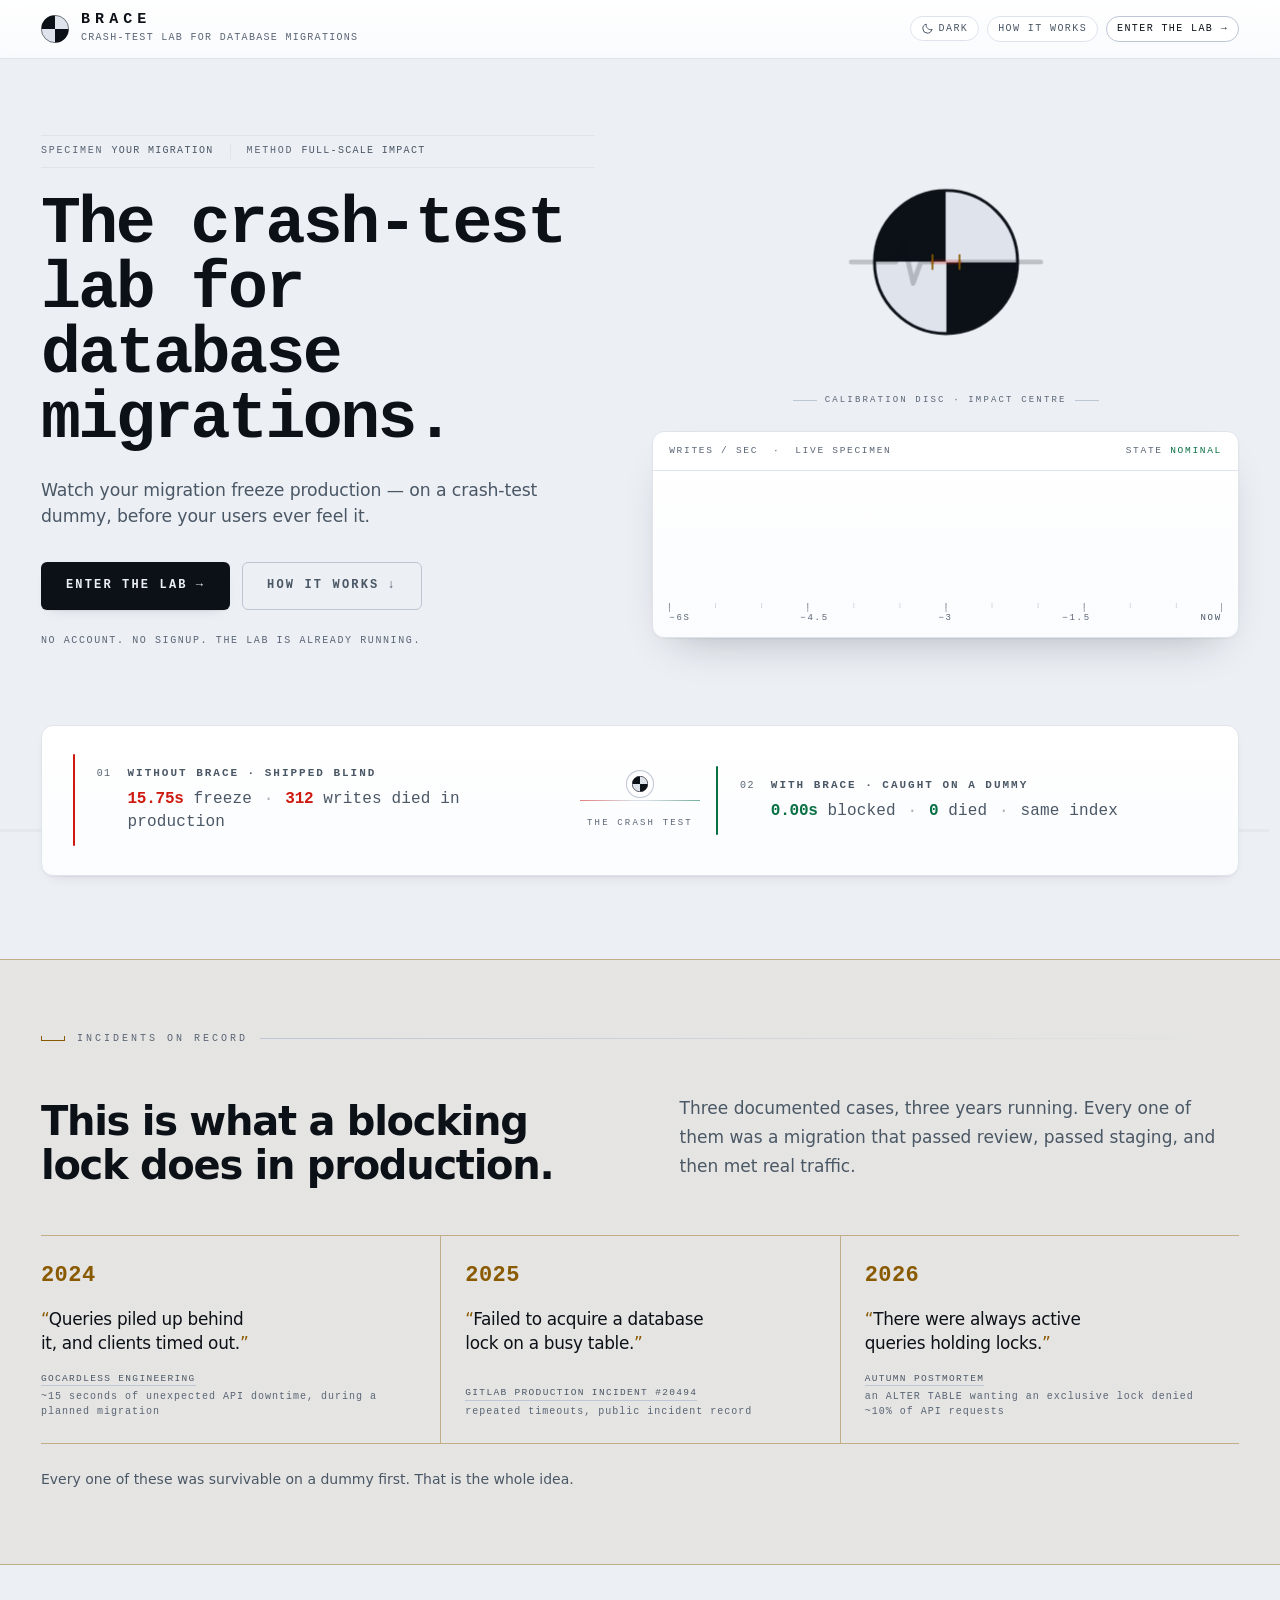
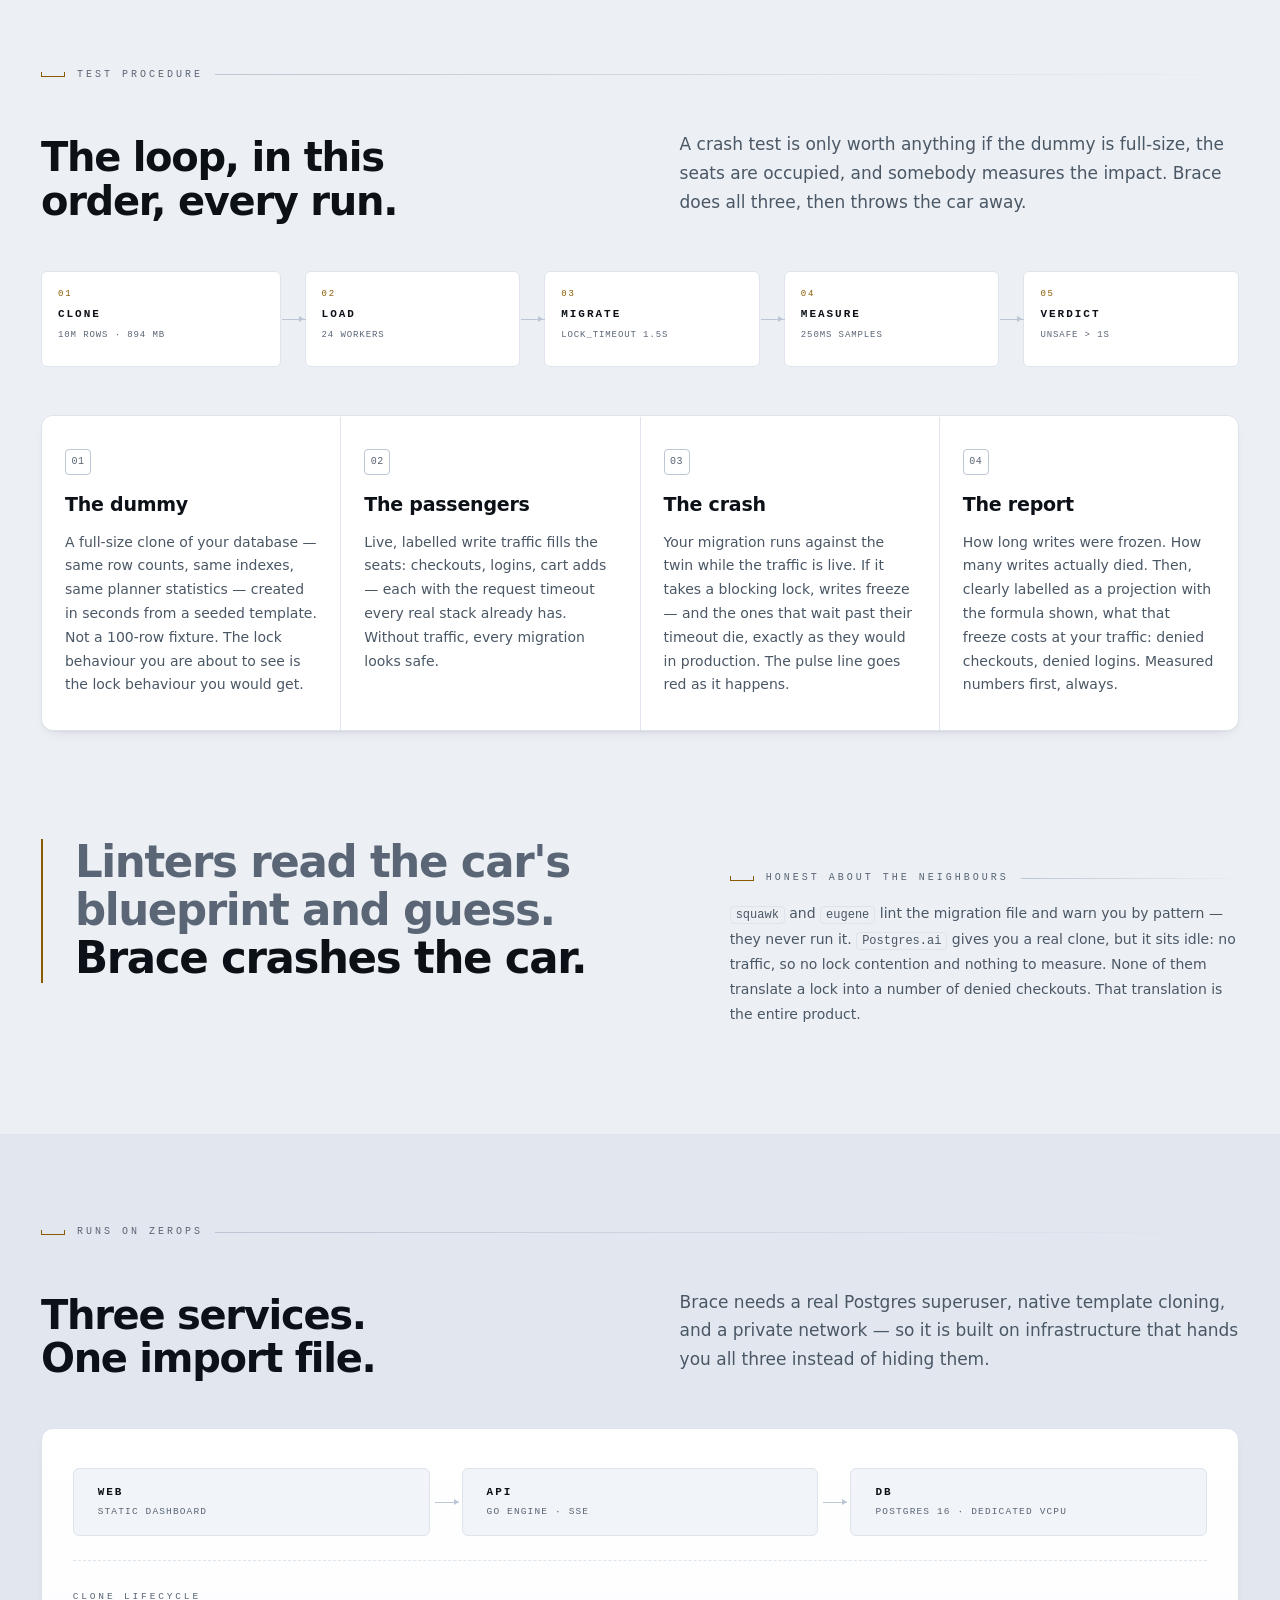
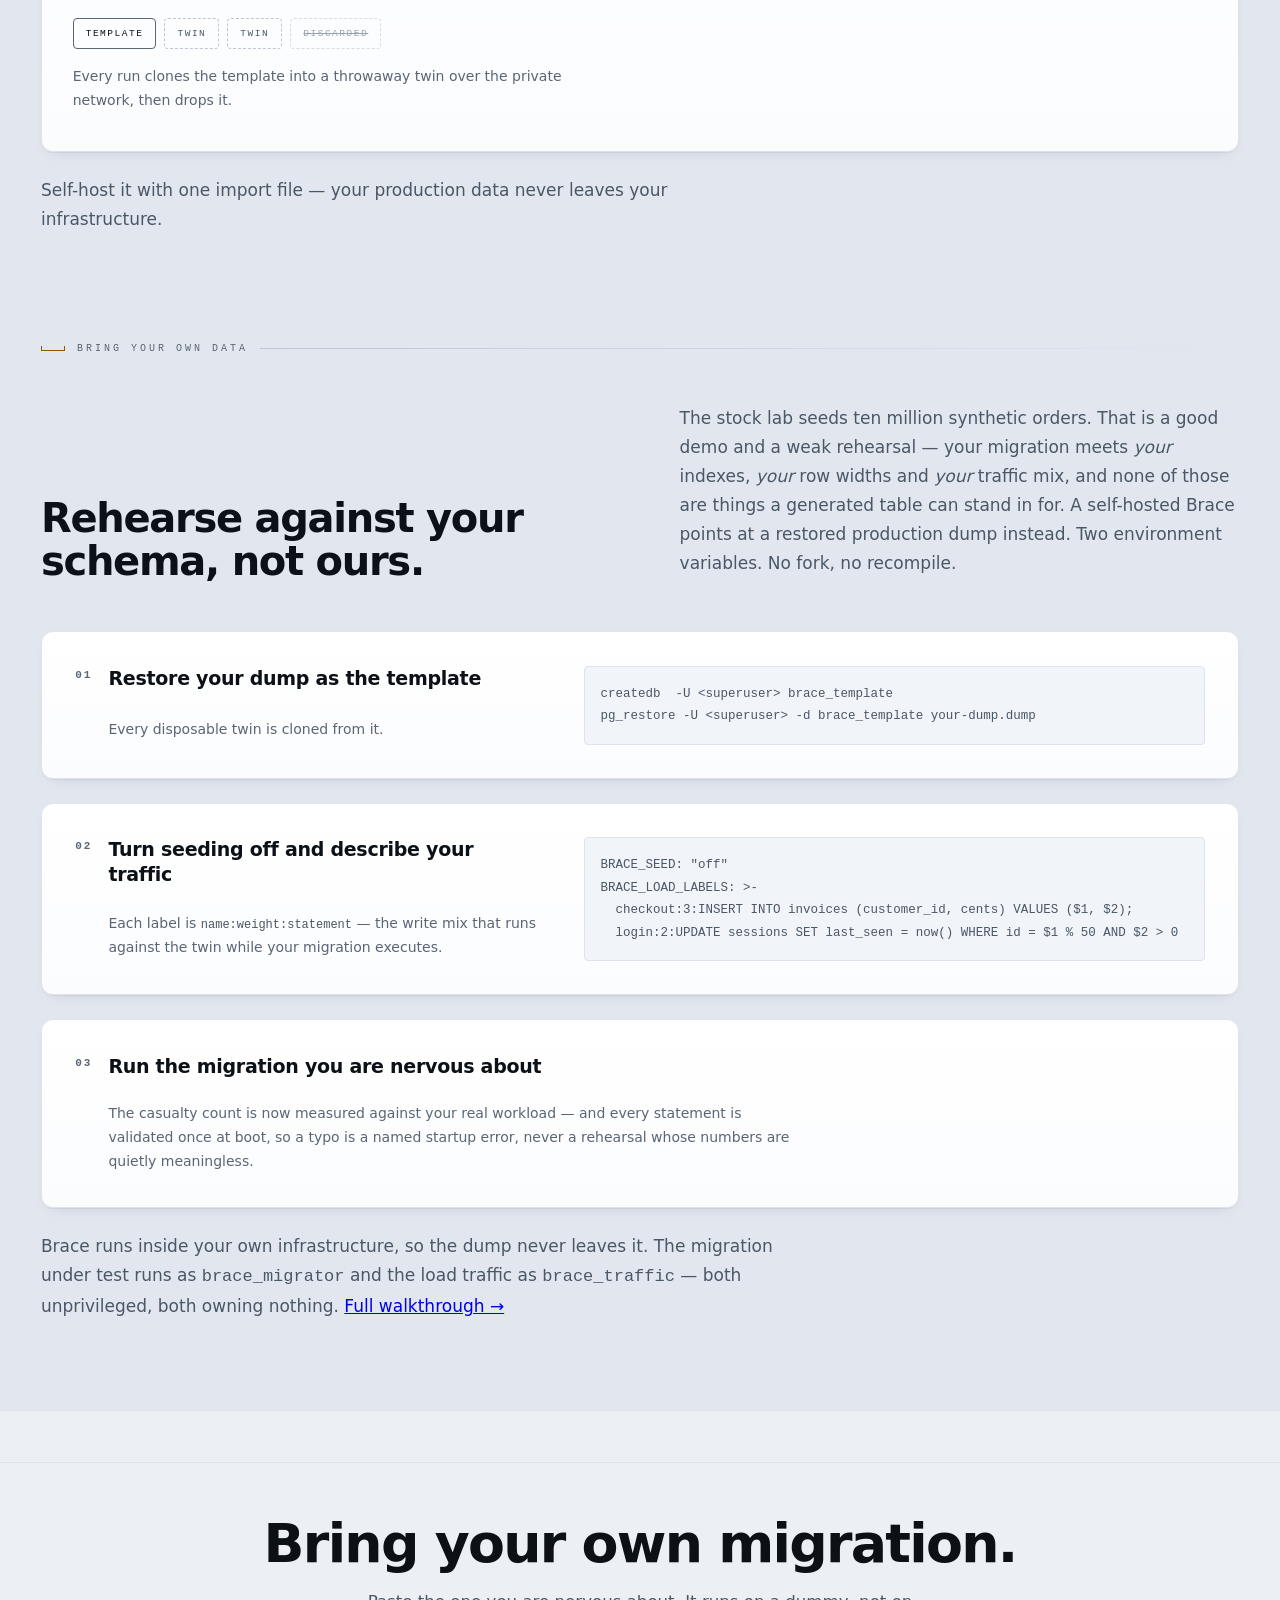
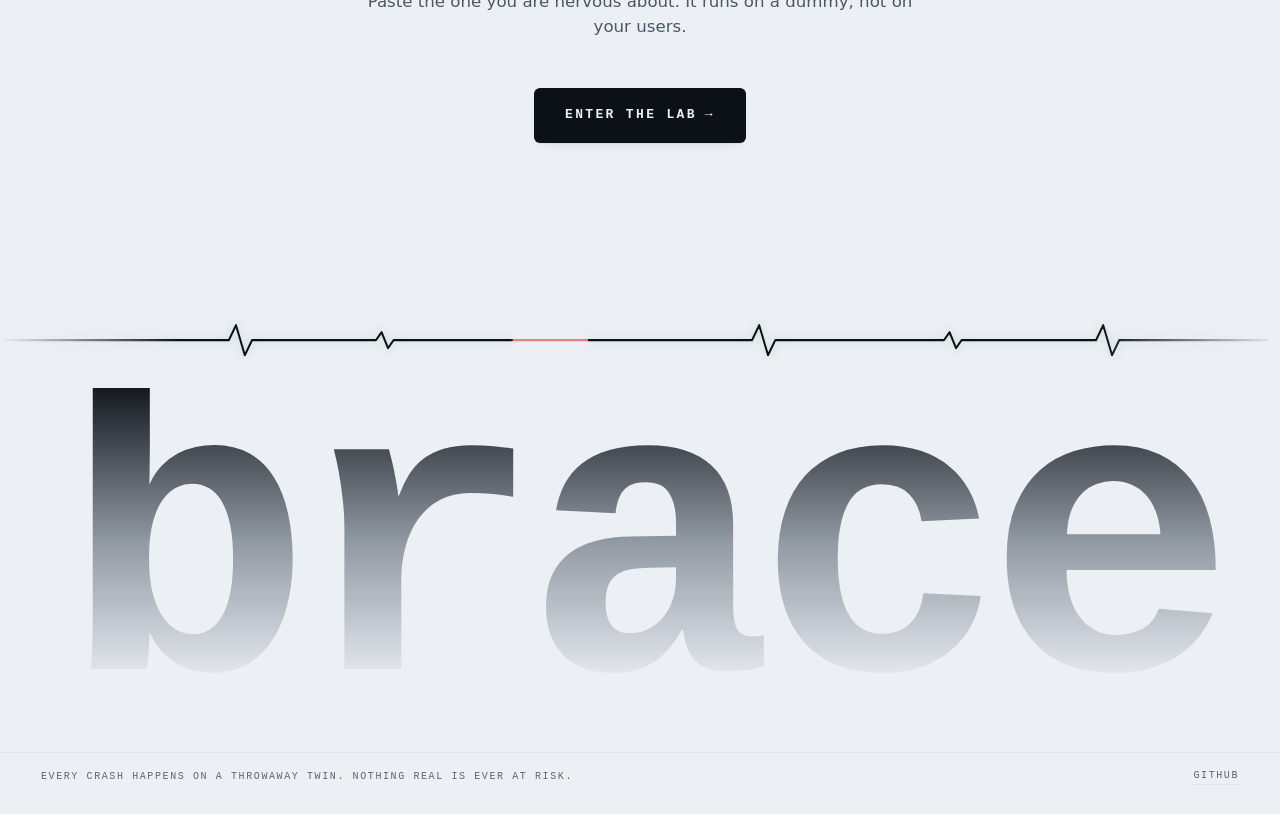
==== commit 005afbb7: "web: surface the engine's real output in the lab report The lab discarded the richest fields the eng" ====
--- a/web/index.html
+++ b/web/index.html
@@ -200,7 +200,7 @@
   <header class="sec__head reveal">
     <span class="eyebrow">incidents on record</span>
     <h2>This is what a blocking lock does in production.</h2>
-    <p class="sec__lede">Three published incidents, three years running. Every one of them was a migration that passed review, passed staging, and then met real traffic.</p>
+    <p class="sec__lede">Three documented cases, three years running. Every one of them was a migration that passed review, passed staging, and then met real traffic.</p>
   </header>
 
   <ol class="receipts">
--- a/web/style.css
+++ b/web/style.css
@@ -98,6 +98,7 @@
   /* ── canvas tokens — read by app.js / landing.js ─────────── */
   --chart-green-rgb: 47,224,138;
   --chart-red-rgb:   255,59,48;
+  --chart-idle-rgb:  132,146,168;   /* resting trace — neutral, never alarms */
   --chart-area-alpha:.20;
   --chart-grid:      rgba(120,160,200,.07);
   --chart-axis:      rgba(148,165,185,.34);
@@ -232,6 +233,7 @@
 
   --chart-green-rgb: 11,143,85;
   --chart-red-rgb:   207,26,16;
+  --chart-idle-rgb:  110,124,144;   /* resting trace — neutral, never alarms */
   --chart-area-alpha:.18;
   --chart-grid:      rgba(40,70,110,.10);
   --chart-axis:      rgba(74,87,101,.44);
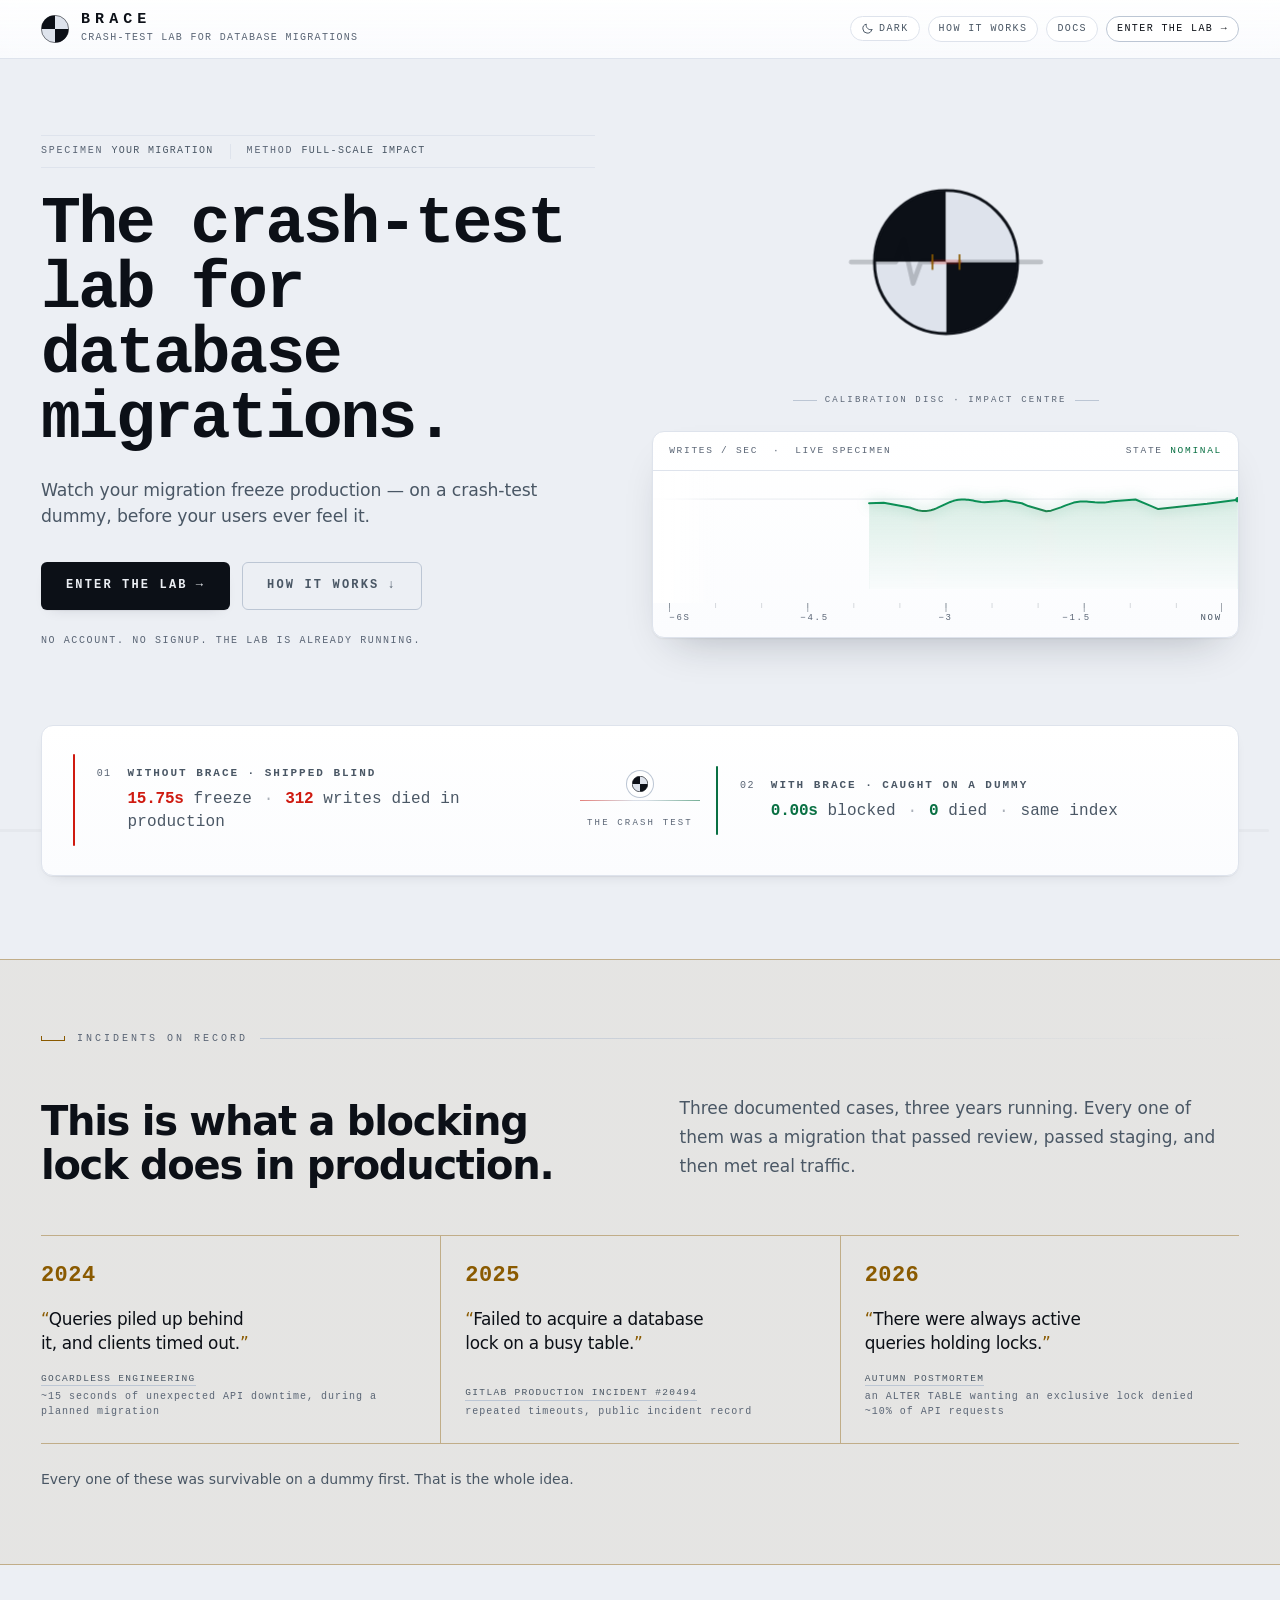
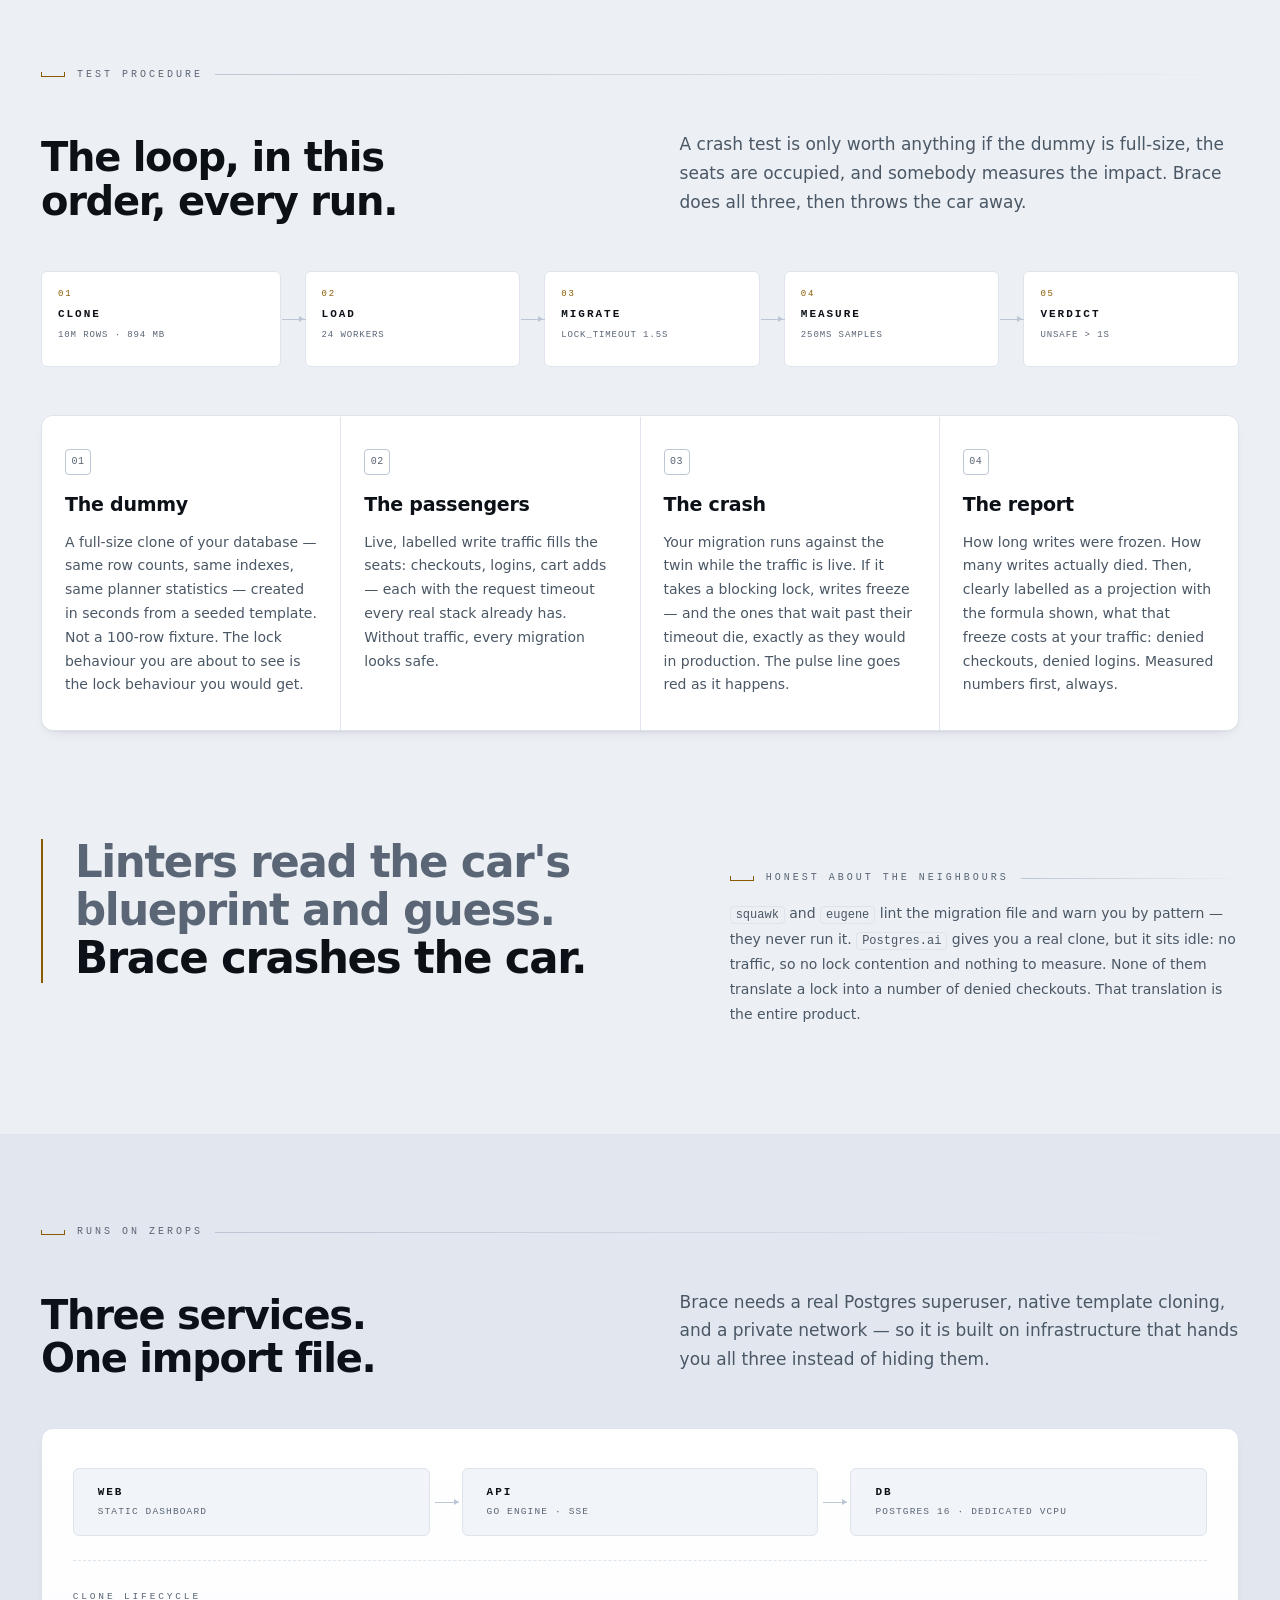
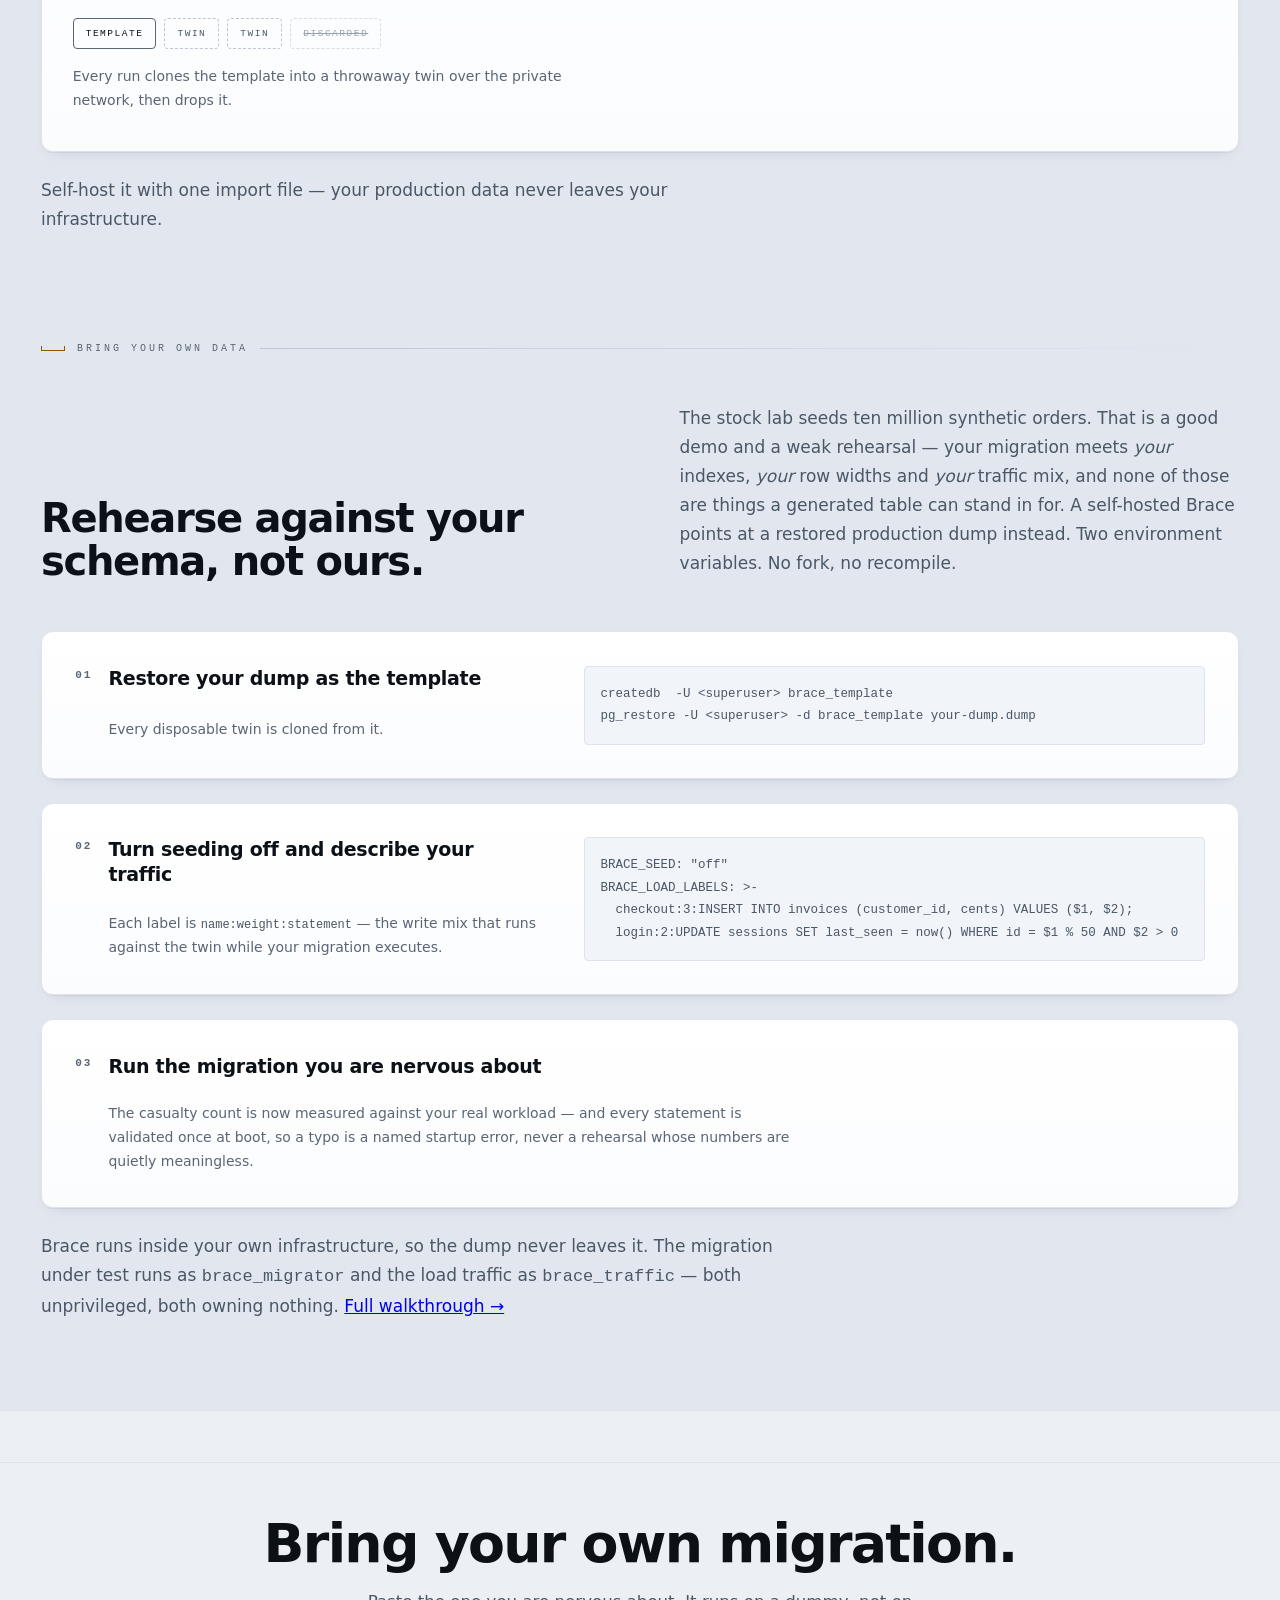
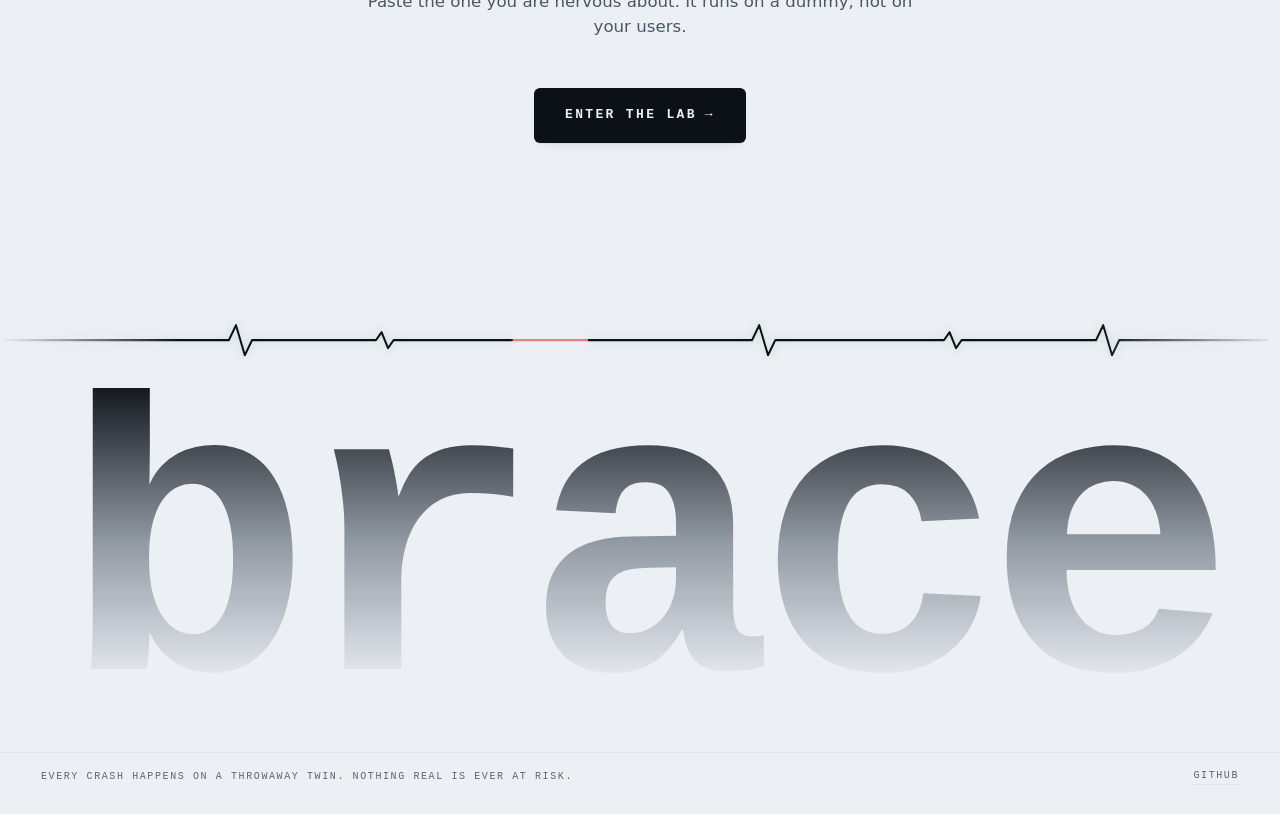
==== commit fba7de8f: "web: on-site docs page (kills the 404 doc links) The site's BYOD/self-host links pointed at the priv" ====
--- a/web/index.html
+++ b/web/index.html
@@ -76,6 +76,7 @@
     </button>
 
     <a class="chip chip--back" href="#how">how it works</a>
+    <a class="chip chip--back" href="docs.html">docs</a>
     <a class="chip chip--go" href="lab.html">enter the lab →</a>
   </div>
 </header>
@@ -366,7 +367,7 @@
     </li>
   </ol>
 
-  <p class="selfhost reveal">Brace runs inside your own infrastructure, so the dump never leaves it. The migration under test runs as <code>brace_migrator</code> and the load traffic as <code>brace_traffic</code> — both unprivileged, both owning nothing. <a href="https://github.com/vinayaksonthalia/brace/blob/main/docs/BYOD.md">Full walkthrough →</a></p>
+  <p class="selfhost reveal">Brace runs inside your own infrastructure, so the dump never leaves it. The migration under test runs as <code>brace_migrator</code> and the load traffic as <code>brace_traffic</code> — both unprivileged, both owning nothing. <a href="docs.html#byod">Full walkthrough →</a></p>
 </section>
 
 </div><!-- /.band--quiet -->
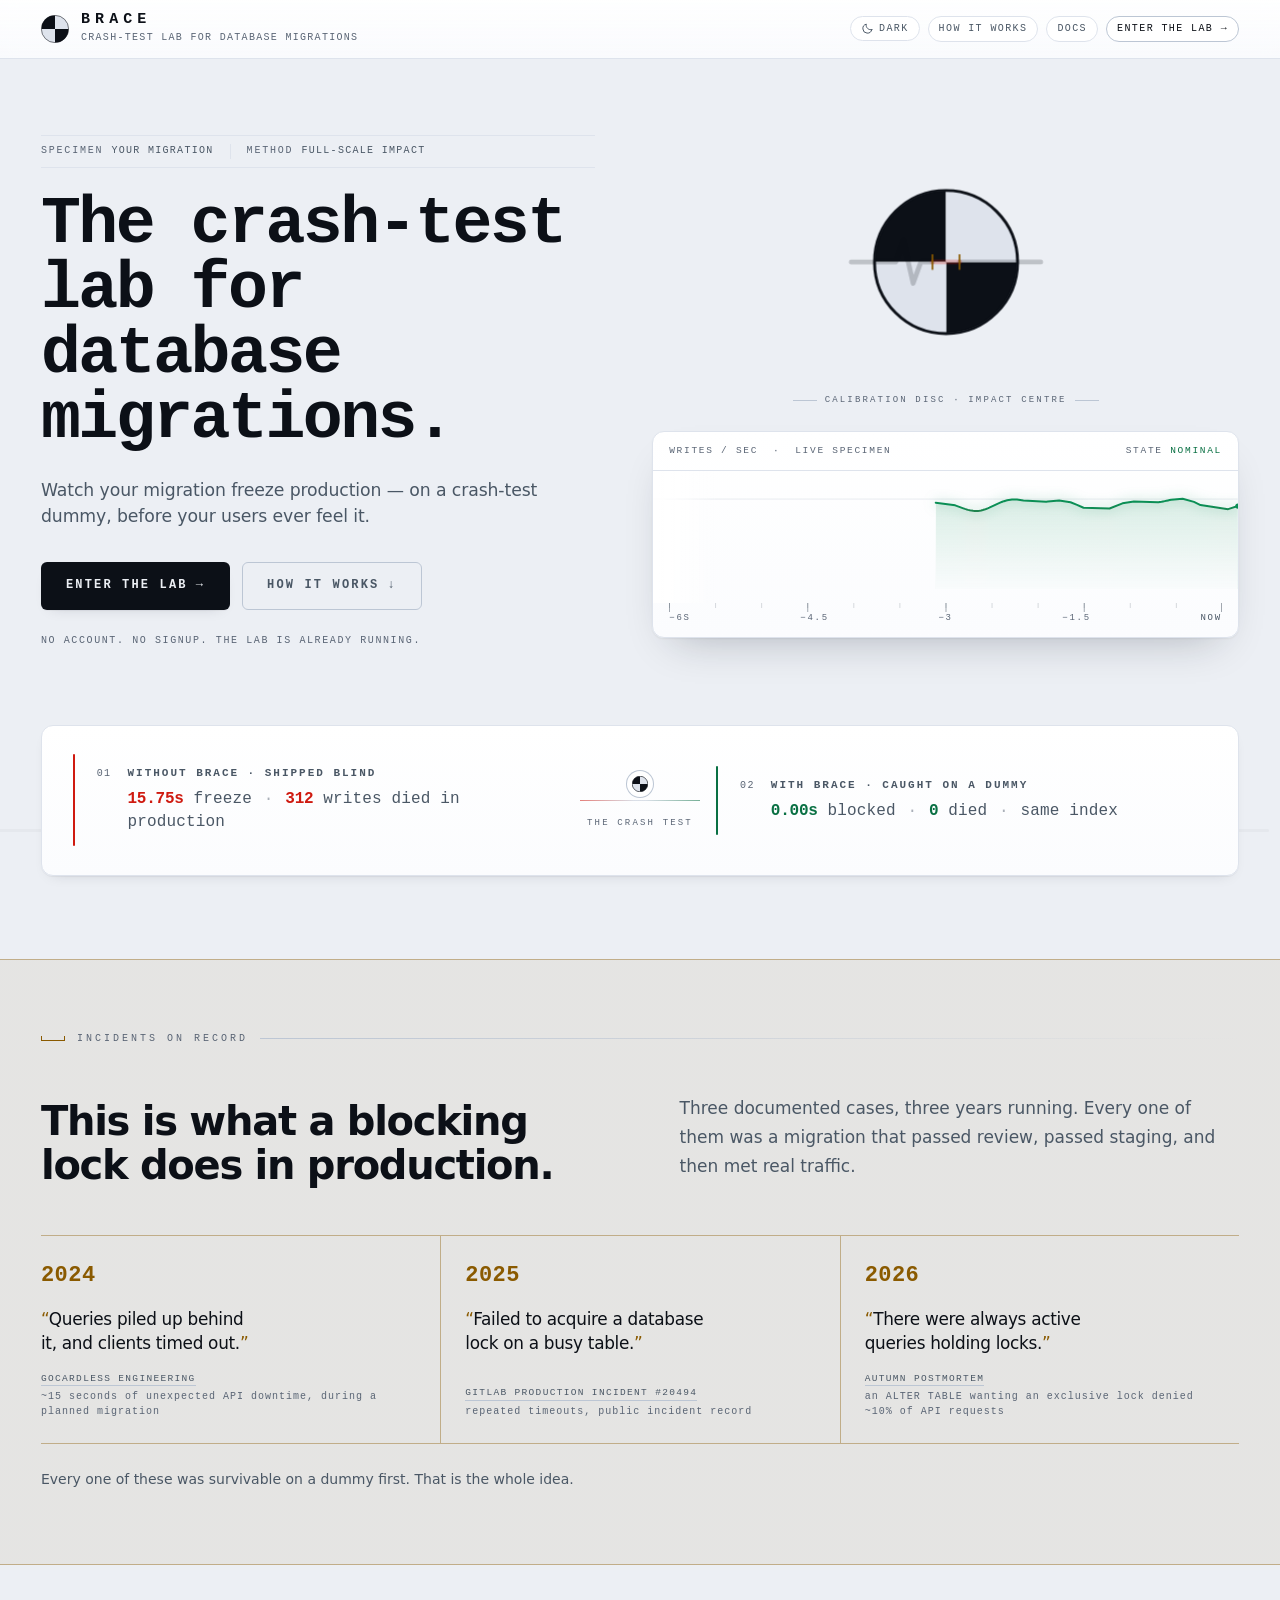
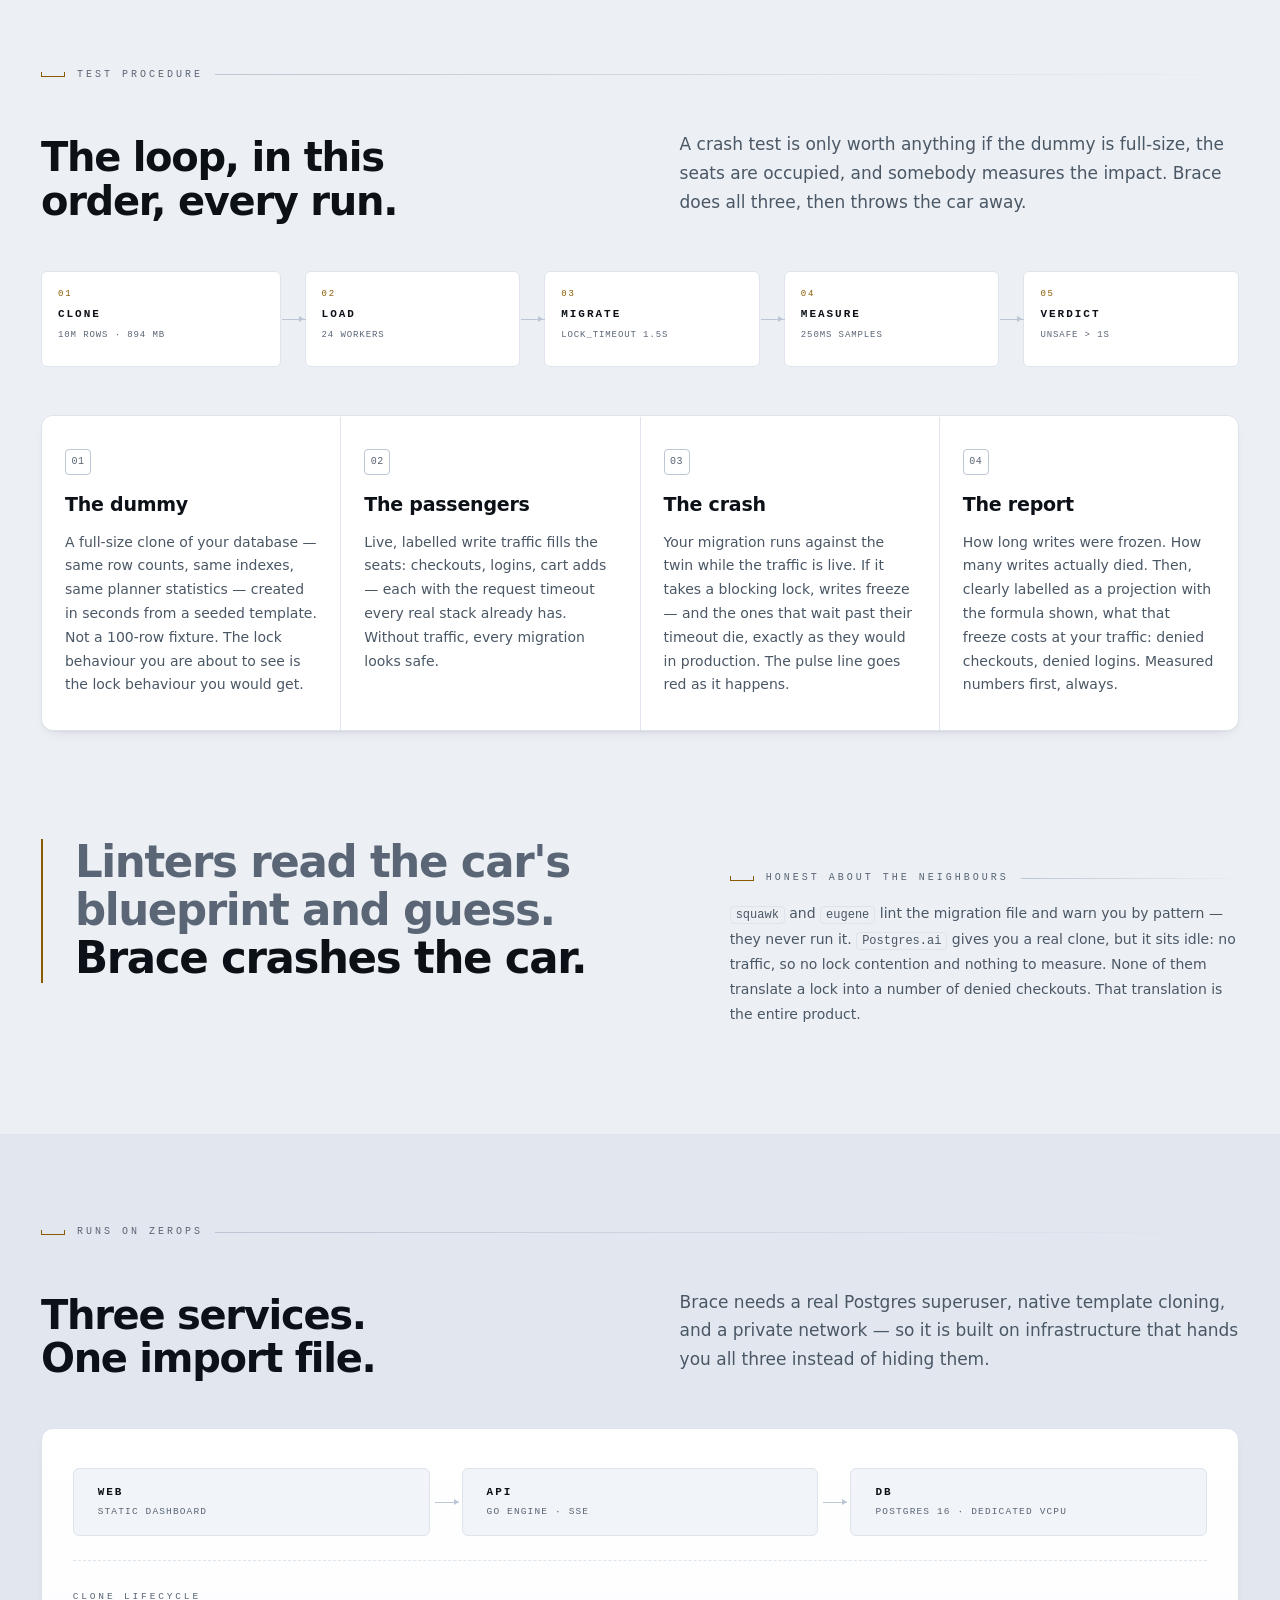
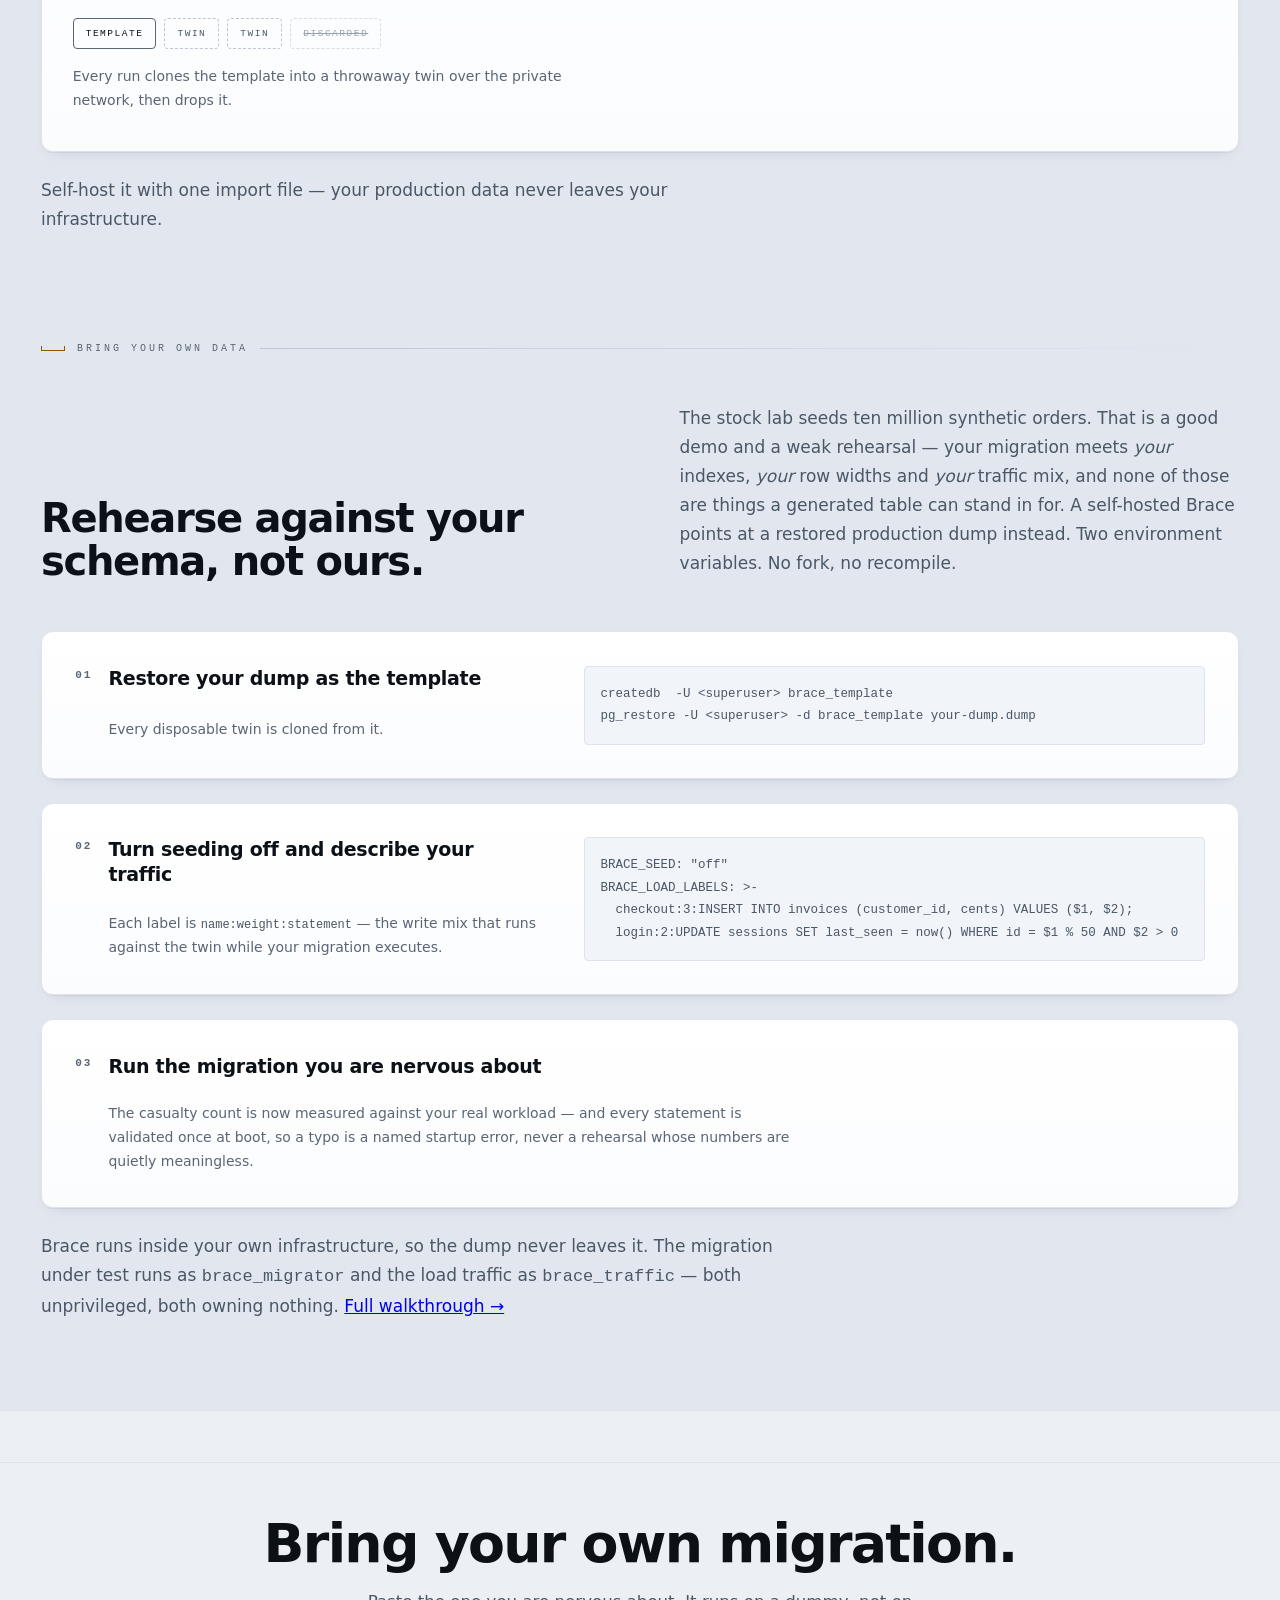
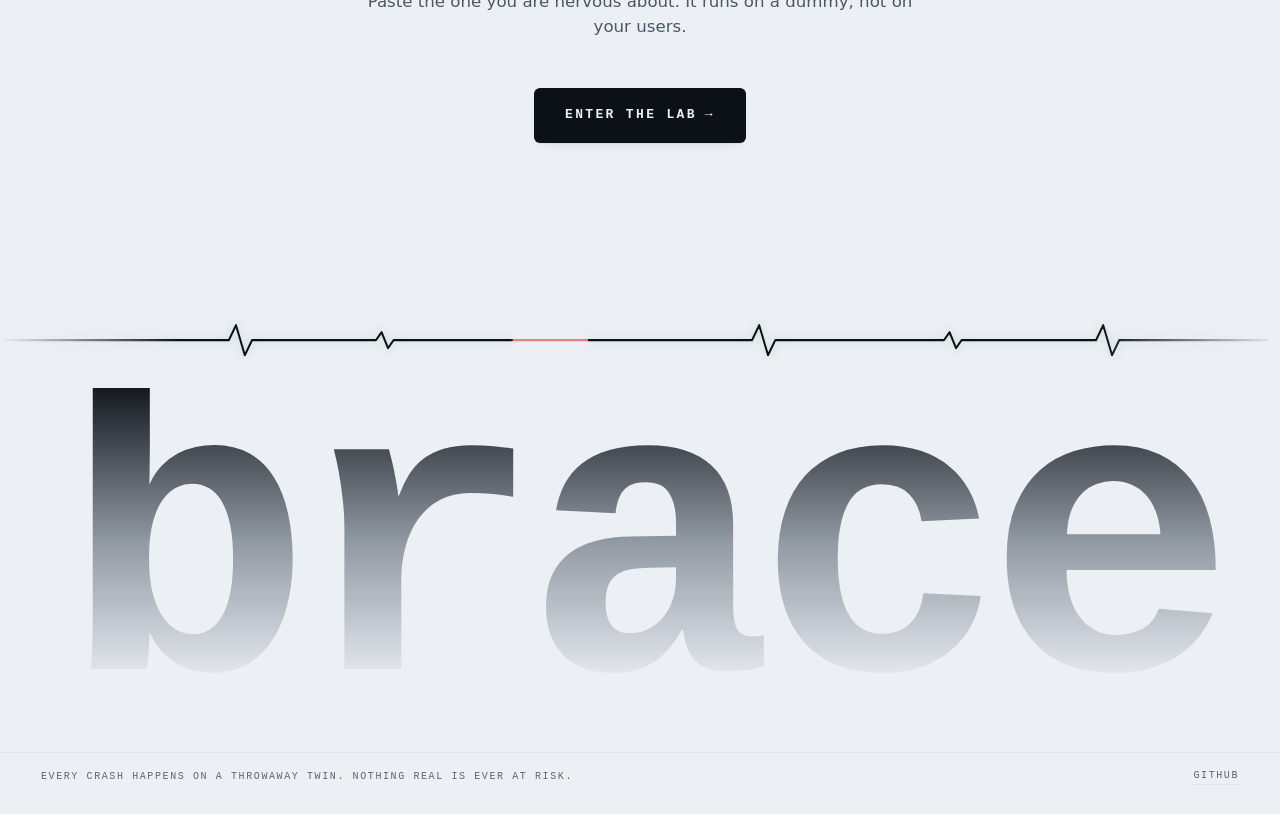
==== commit 5d98a654: "docs: hostile-mode lock-queue diagram; The stack above Honesty; cache-bust assets - Add a hostile-mo" ====
--- a/web/index.html
+++ b/web/index.html
@@ -18,8 +18,8 @@
 <script>(function(){var t;try{t=localStorage.getItem('brace:theme');}catch(e){}
 if(t!=='light'&&t!=='dark'){t=window.matchMedia&&window.matchMedia('(prefers-color-scheme: light)').matches?'light':'dark';}
 document.documentElement.setAttribute('data-theme',t);})();</script>
-<link rel="stylesheet" href="style.css">
-<link rel="stylesheet" href="landing.css">
+<link rel="stylesheet" href="style.css?v=6">
+<link rel="stylesheet" href="landing.css?v=6">
 </head>
 <body class="landing">
 
@@ -413,7 +413,7 @@
   <a href="https://github.com/vinayaksonthalia/brace" class="foot__link" target="_blank" rel="noopener noreferrer" data-repo>GitHub</a>
 </footer>
 
-<script src="theme.js"></script>
-<script src="landing.js"></script>
+<script src="theme.js?v=6"></script>
+<script src="landing.js?v=6"></script>
 </body>
 </html>
--- a/web/style.css
+++ b/web/style.css
@@ -382,8 +382,13 @@
   100% { stroke-dashoffset:0;   opacity:0; }
 }
 
-/* the rail mark: the loop only, kept quiet — no assembly, no bloom */
-.mark--live .m-pulse{ stroke-opacity:.5; animation:m-draw 4.4s linear infinite; }
+/* the rail mark: a live instrument, not a static glyph. A rhythmic heartbeat
+   across the mark, in time with a gentle breathe of the ring, so the logo reads
+   as "the lab is running" — the same idea as the live scope, at 28px. Both
+   animate FROM an offset, so reduced-motion still freezes it fully assembled. */
+.mark--live .m-pulse{ stroke-opacity:.8; animation:m-draw 2.4s linear infinite; }
+.mark--live .mark__ring{ animation:mark-breathe 2.4s ease-in-out infinite; }
+@keyframes mark-breathe{ 0%,100%{ opacity:.5; } 50%{ opacity:1; } }
 
 /* ── the hero lockup: calibration assembly, once, then the loop ──
    Quadrant pairs counter-rotate into register, the ring draws itself
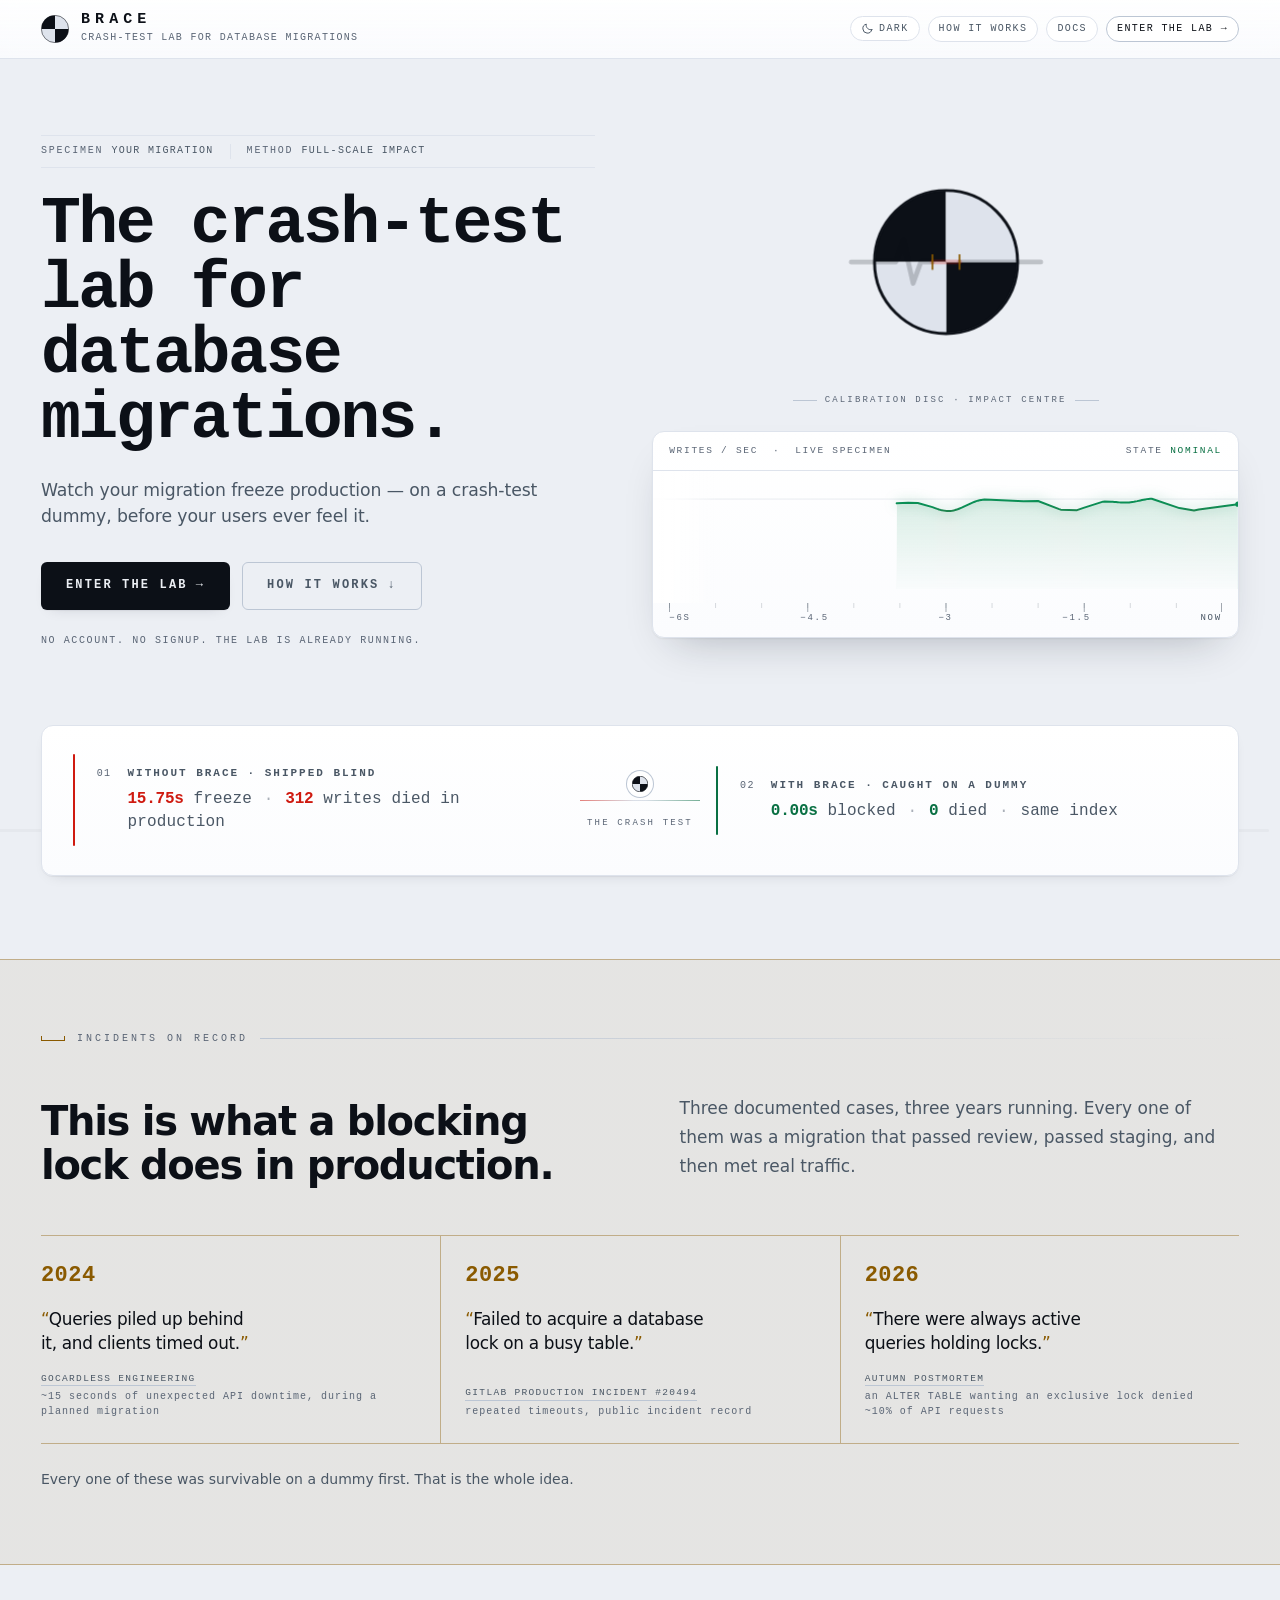
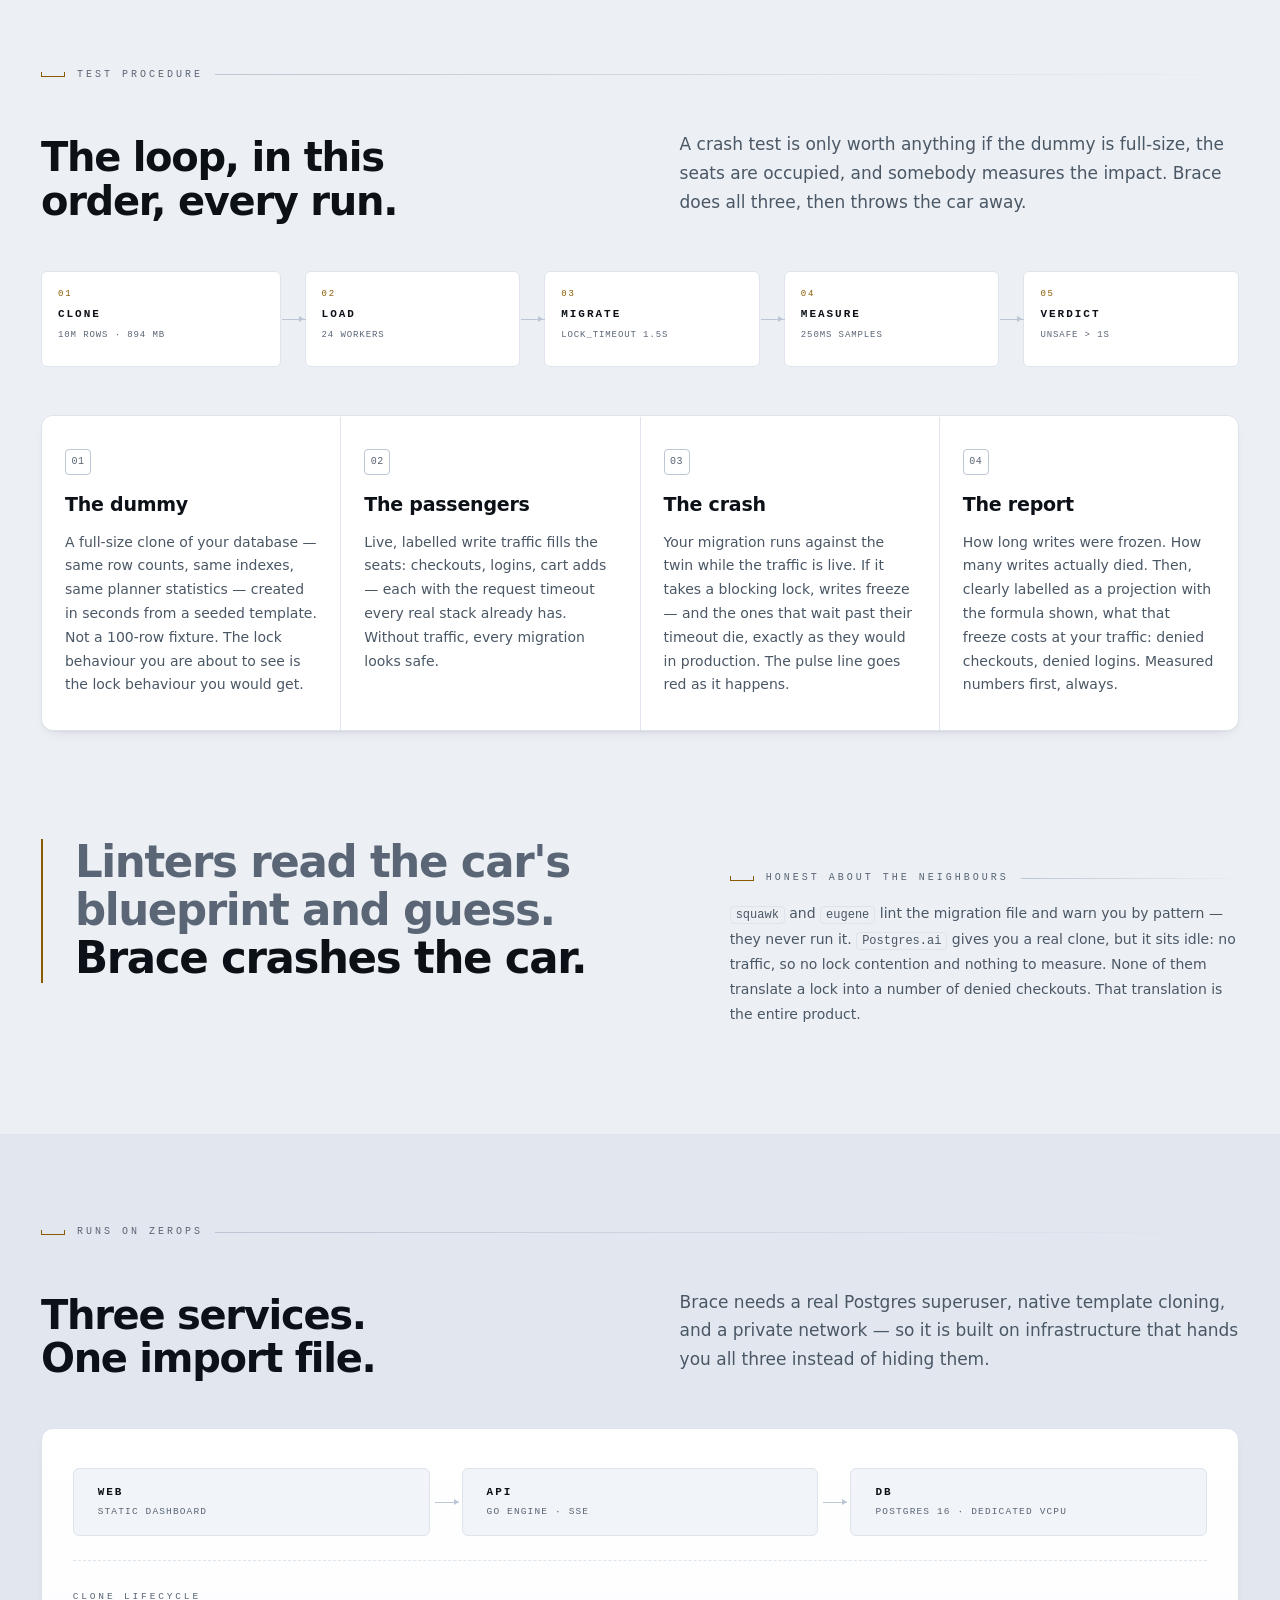
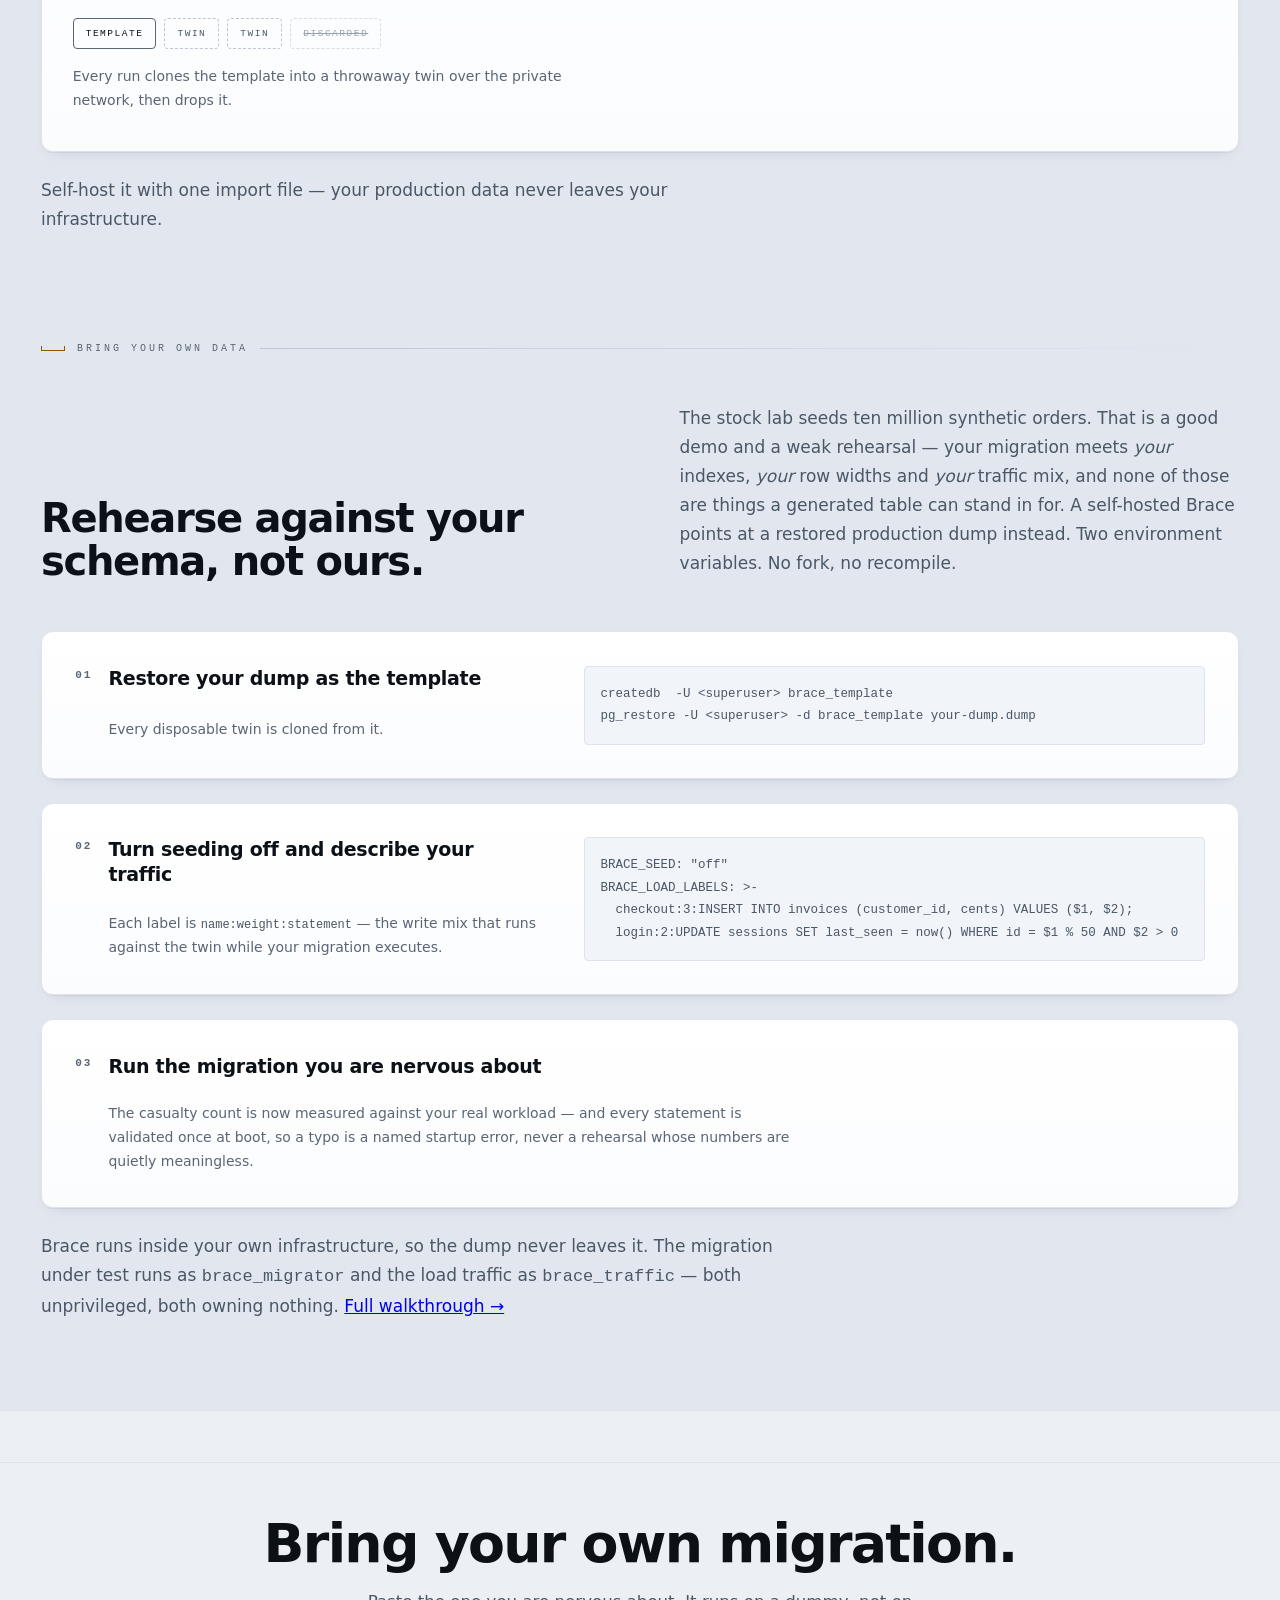
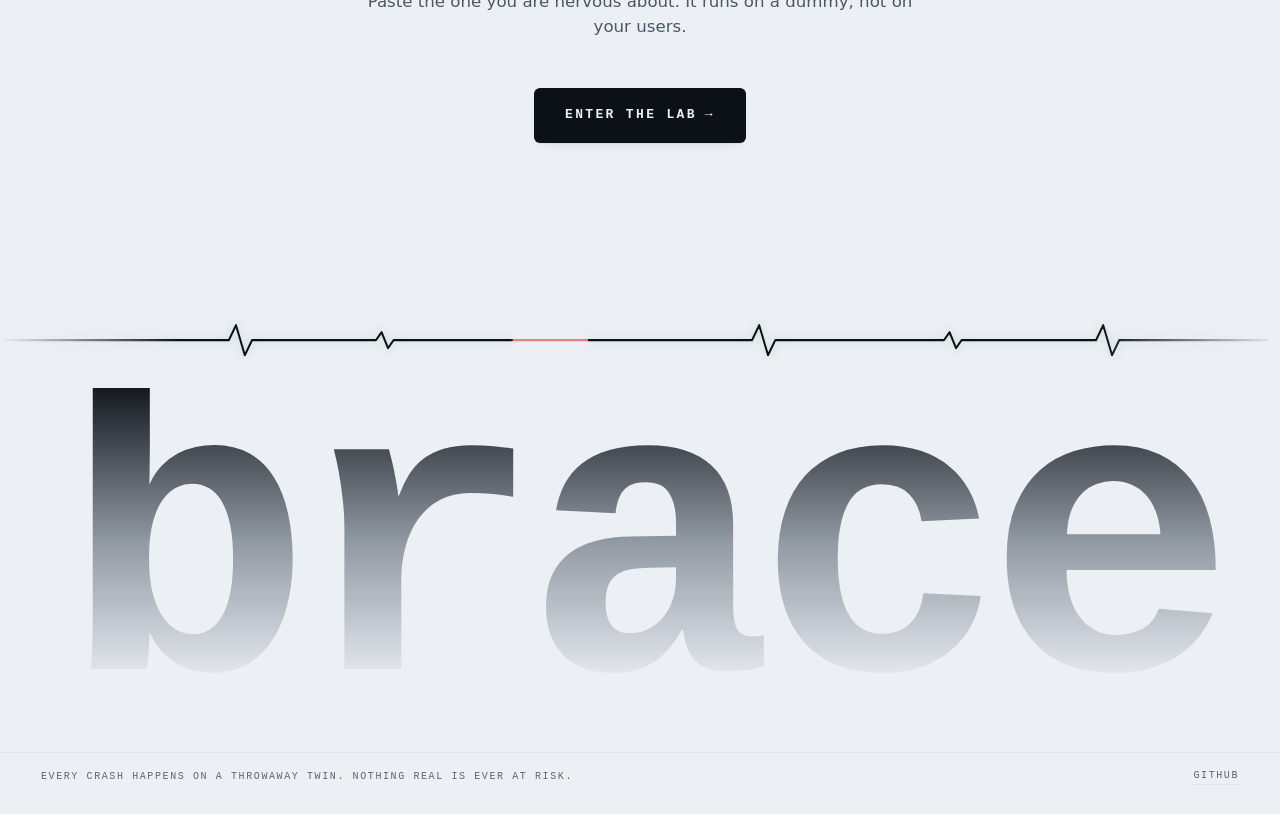
==== commit 6f8de95c: "web: cache-bust to v=7 (Wave A docs.html/app.js changes)" ====
--- a/web/index.html
+++ b/web/index.html
@@ -18,8 +18,8 @@
 <script>(function(){var t;try{t=localStorage.getItem('brace:theme');}catch(e){}
 if(t!=='light'&&t!=='dark'){t=window.matchMedia&&window.matchMedia('(prefers-color-scheme: light)').matches?'light':'dark';}
 document.documentElement.setAttribute('data-theme',t);})();</script>
-<link rel="stylesheet" href="style.css?v=6">
-<link rel="stylesheet" href="landing.css?v=6">
+<link rel="stylesheet" href="style.css?v=7">
+<link rel="stylesheet" href="landing.css?v=7">
 </head>
 <body class="landing">
 
@@ -413,7 +413,7 @@
   <a href="https://github.com/vinayaksonthalia/brace" class="foot__link" target="_blank" rel="noopener noreferrer" data-repo>GitHub</a>
 </footer>
 
-<script src="theme.js?v=6"></script>
-<script src="landing.js?v=6"></script>
+<script src="theme.js?v=7"></script>
+<script src="landing.js?v=7"></script>
 </body>
 </html>
